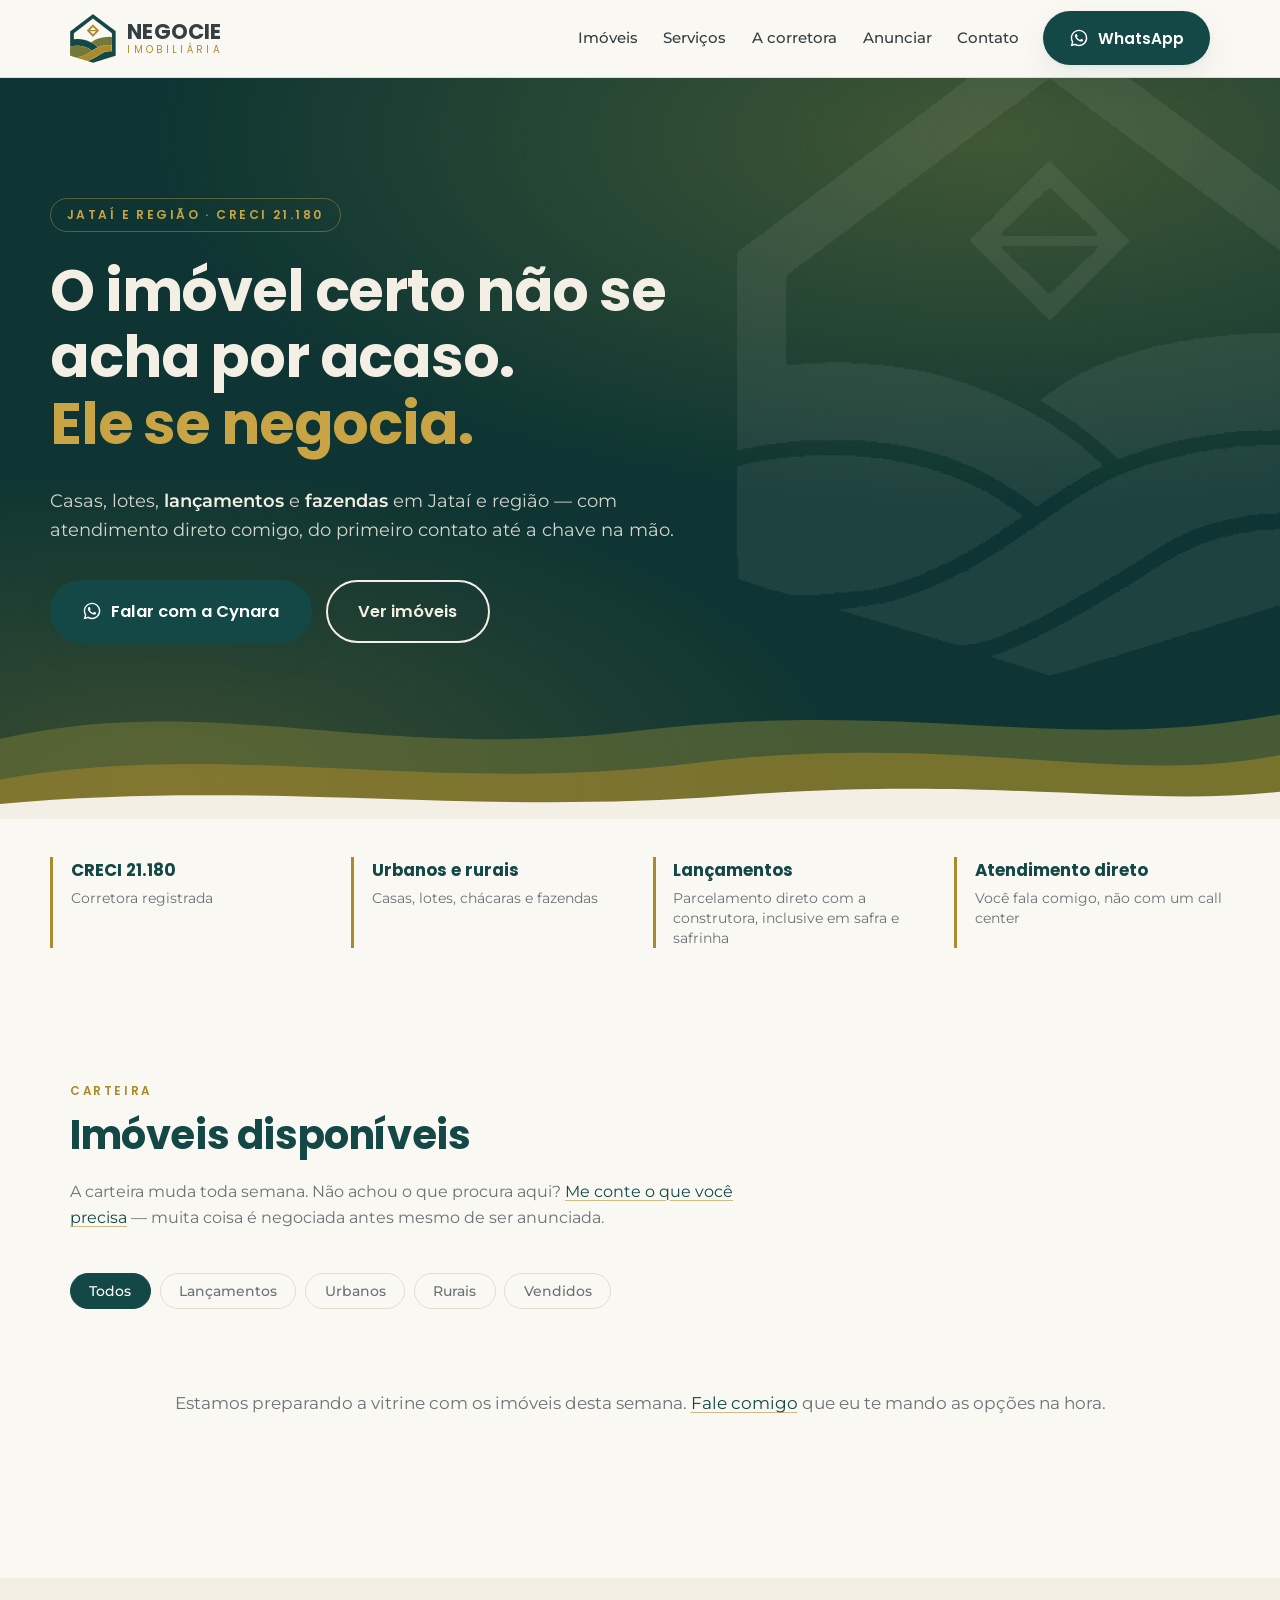
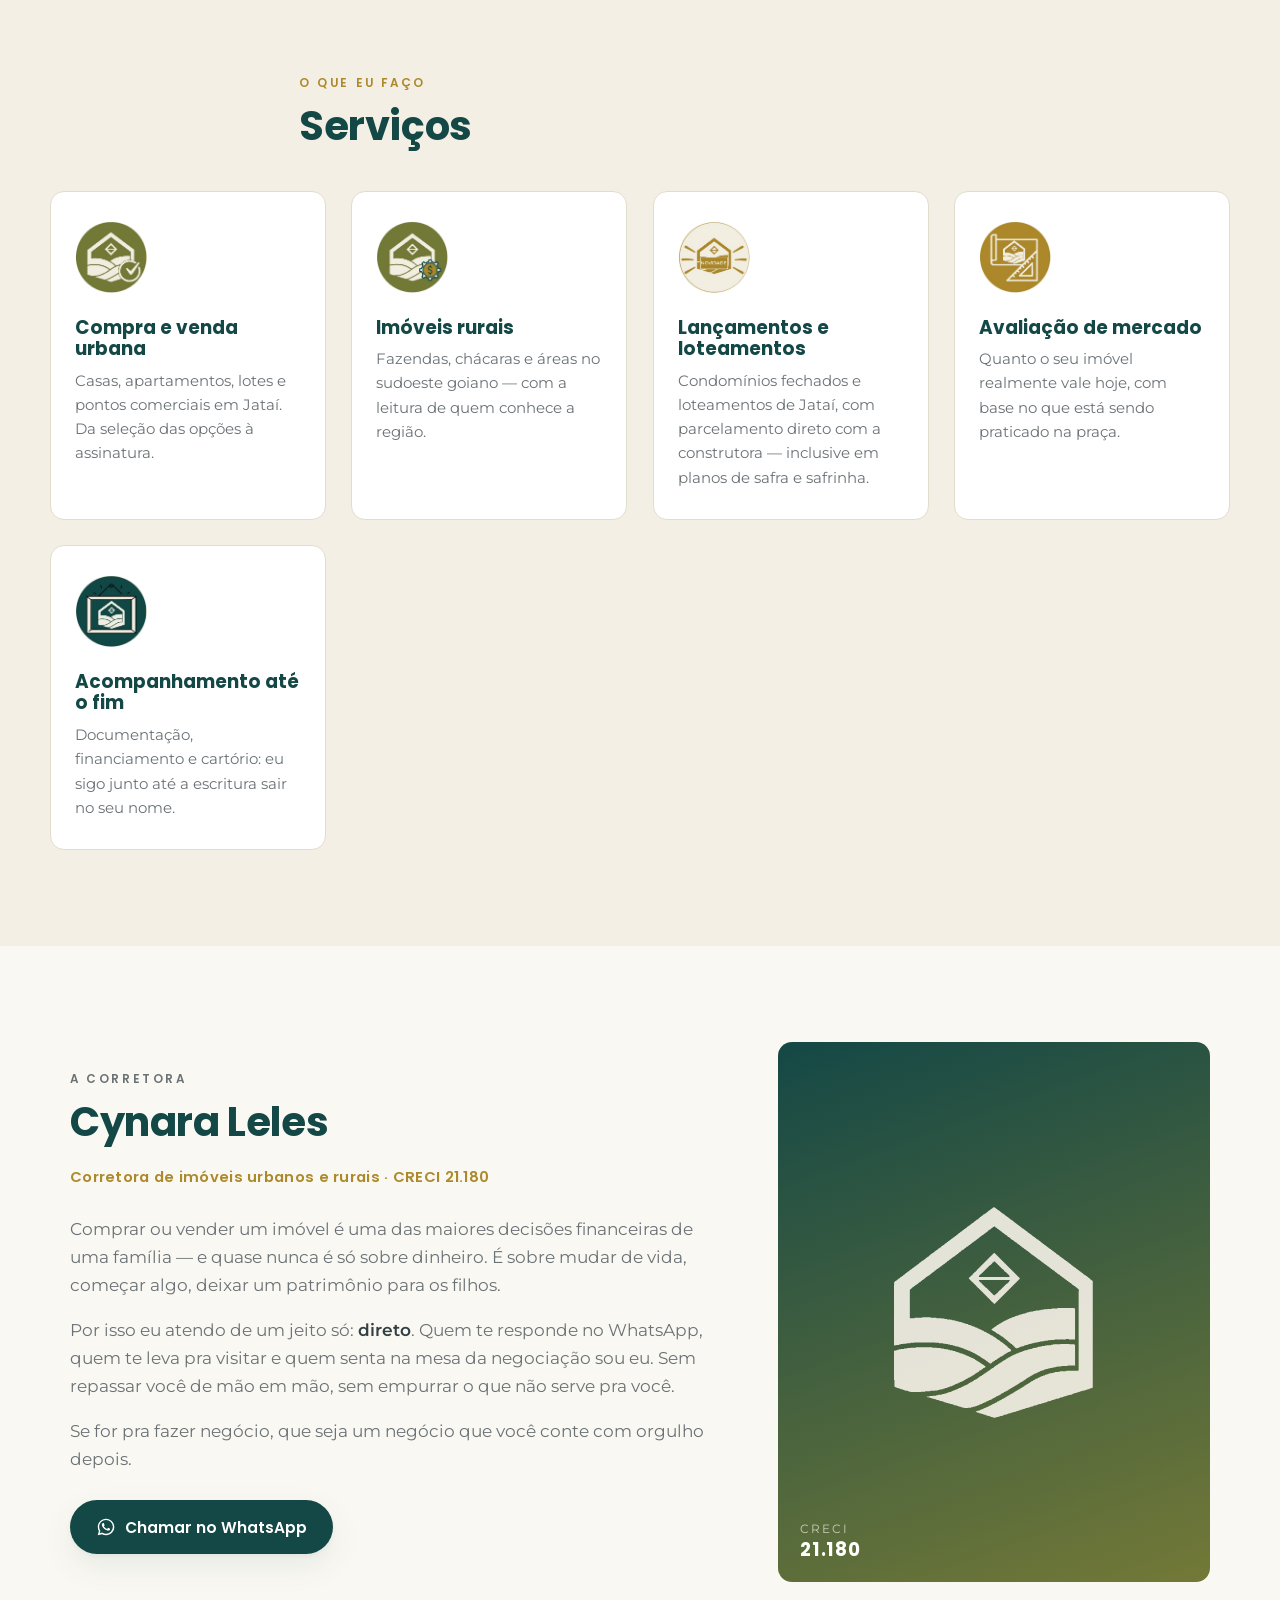
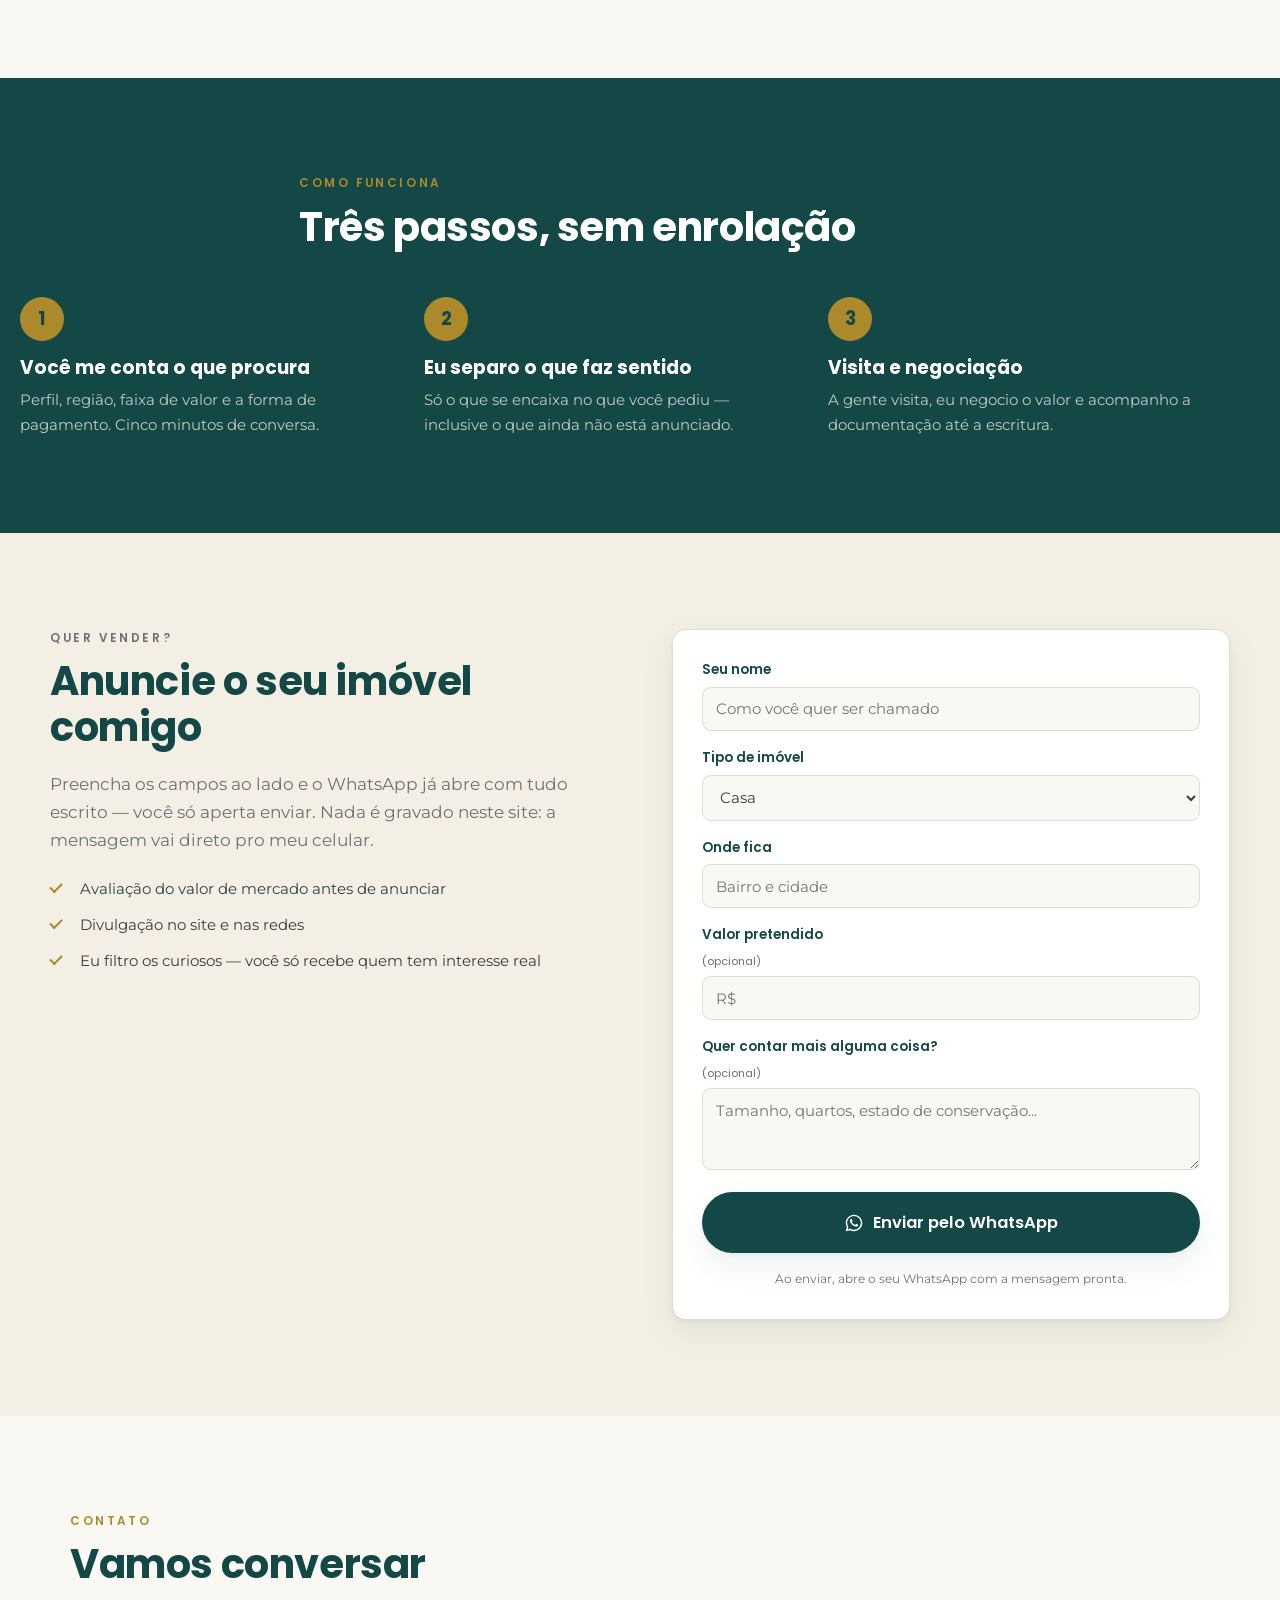
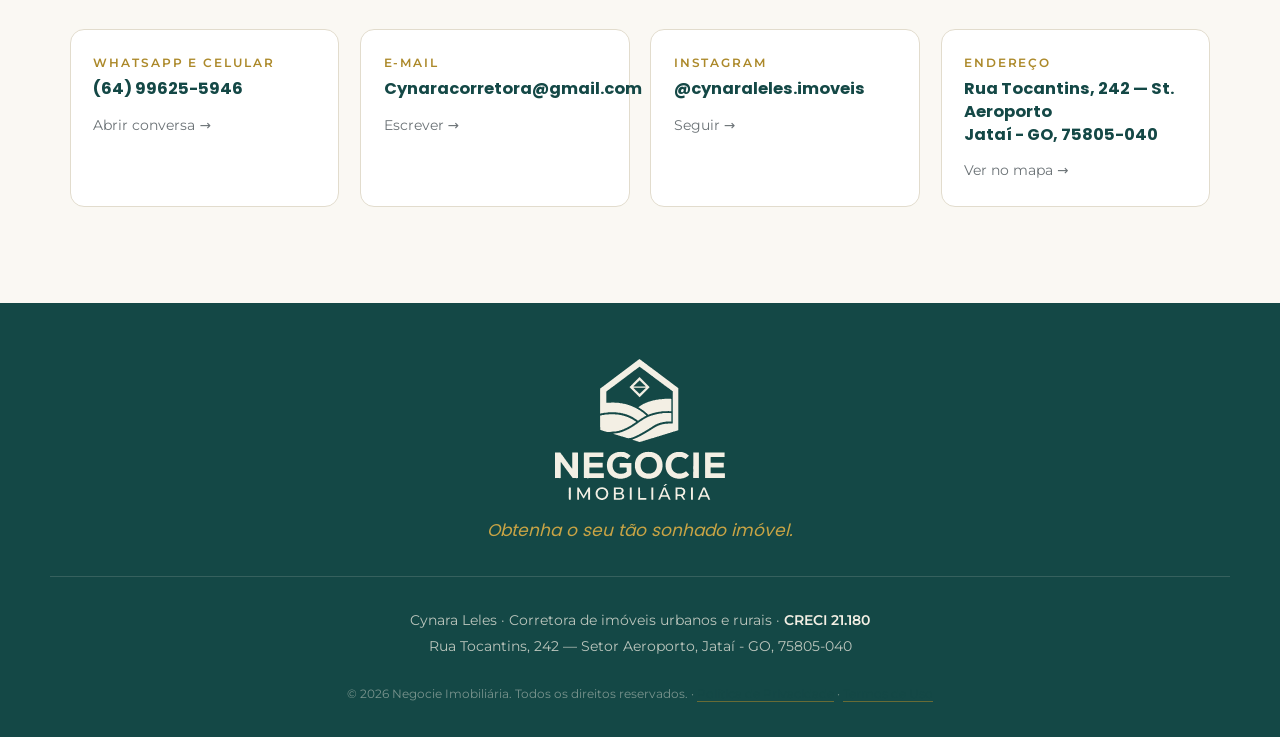
==== index.html @ e9efc26b "servidor: dominio proprio (canonical, sitemap, robots com AdsBot) + llms.txt - pronto pro zeles-serv" ====
<!DOCTYPE html>
<html lang="pt-BR">
<head>
<meta charset="utf-8">
<meta name="viewport" content="width=device-width, initial-scale=1">

<title>Negocie Imobiliária — Cynara Leles, corretora em Jataí-GO | CRECI 21.180</title>
<meta name="description" content="Compra, venda e avaliação de imóveis urbanos e rurais em Jataí e região. Atendimento direto com a corretora Cynara Leles, CRECI 21.180.">
<meta name="author" content="Cynara Leles">
<link rel="canonical" href="https://negocieimobiliaria.com.br/">

<!-- Compartilhamento em WhatsApp, Instagram e Facebook -->
<meta property="og:type" content="website">
<meta property="og:locale" content="pt_BR">
<meta property="og:site_name" content="Negocie Imobiliária">
<meta property="og:title" content="Negocie Imobiliária — Cynara Leles, corretora em Jataí-GO">
<meta property="og:description" content="Imóveis urbanos e rurais em Jataí e região. Atendimento direto com a corretora. CRECI 21.180.">
<meta property="og:image" content="https://negocieimobiliaria.com.br/img/marca/negocie_lockup.png">
<meta name="twitter:card" content="summary_large_image">
<meta name="theme-color" content="#144846">

<link rel="icon" href="img/marca/favicon.svg" type="image/svg+xml">
<link rel="apple-touch-icon" href="img/marca/apple-touch-icon.png">

<!-- Fontes da marca servidas pelo próprio site: sem depender do Google para renderizar a identidade dela. Ver fontes/fontes.css. -->
<link rel="stylesheet" href="fontes/fontes.css">

<link rel="stylesheet" href="css/estilo.css">

<!-- Ficha da empresa para o Google (rich result de negócio local) -->
<script type="application/ld+json">
{
  "@context": "https://schema.org",
  "@type": "RealEstateAgent",
  "name": "Negocie Imobiliária — Cynara Leles",
  "description": "Corretora de imóveis urbanos e rurais em Jataí e região. CRECI 21.180.",
  "url": "https://negocieimobiliaria.com.br/",
  "image": "https://negocieimobiliaria.com.br/img/marca/negocie_lockup.png",
  "telephone": "+5564996255946",
  "email": "Cynaracorretora@gmail.com",
  "address": {
    "@type": "PostalAddress",
    "streetAddress": "Rua Tocantins, 242 — Setor Aeroporto",
    "addressLocality": "Jataí",
    "addressRegion": "GO",
    "postalCode": "75805-040",
    "addressCountry": "BR"
  },
  "areaServed": "Jataí e região, Goiás",
  "sameAs": ["https://www.instagram.com/cynaraleles.imoveis/"]
}
</script>
</head>

<body data-pagina="home">

<a class="pular-para-conteudo" href="#imoveis">Pular para os imóveis</a>

<!-- ======================================================== CABEÇALHO -->
<header class="cabecalho" id="topo">
  <div class="faixa">
    <a class="marca" href="#topo" aria-label="Negocie Imobiliária — início">
      <img src="img/marca/negocie_marca.svg" alt="" class="marca__simbolo" width="60" height="64">
      <span class="marca__texto">
        <strong>NEGOCIE</strong>
        <em>IMOBILIÁRIA</em>
      </span>
    </a>

    <nav class="navegacao" id="menu" aria-label="Menu principal">
      <a href="#imoveis">Imóveis</a>
      <a href="#servicos">Serviços</a>
      <a href="#sobre">A corretora</a>
      <a href="#anunciar">Anunciar</a>
      <a href="#contato">Contato</a>
    </nav>

    <a class="botao botao--zap cabecalho__zap" data-zap="Olá, Cynara! Vim pelo site e gostaria de falar com você.">
      <svg class="icone-zap" viewBox="0 0 24 24" aria-hidden="true"><path d="M12.04 2C6.58 2 2.13 6.45 2.13 11.91c0 1.75.46 3.46 1.32 4.96L2 22l5.25-1.38a9.9 9.9 0 0 0 4.79 1.22h.01c5.46 0 9.91-4.45 9.91-9.91S17.5 2 12.04 2zm0 18.02h-.01a8.2 8.2 0 0 1-4.19-1.15l-.3-.18-3.12.82.83-3.04-.2-.31a8.19 8.19 0 0 1-1.26-4.37c0-4.54 3.7-8.23 8.25-8.23a8.23 8.23 0 0 1 0 16.46zm4.52-6.16c-.25-.12-1.47-.72-1.69-.81-.23-.08-.39-.12-.56.13-.16.24-.64.8-.79.97-.14.16-.29.18-.54.06-.25-.12-1.05-.39-1.99-1.23-.74-.66-1.23-1.47-1.38-1.72-.14-.25-.01-.38.11-.5.11-.11.25-.29.37-.43.13-.15.17-.25.25-.41.08-.17.04-.31-.02-.43-.06-.12-.56-1.34-.76-1.84-.2-.48-.4-.42-.56-.43h-.48c-.16 0-.43.06-.65.31-.22.25-.85.83-.85 2.03s.87 2.35.99 2.51c.12.16 1.71 2.61 4.14 3.66.58.25 1.03.4 1.38.51.58.19 1.11.16 1.53.1.47-.07 1.47-.6 1.67-1.18.21-.58.21-1.07.15-1.18-.06-.11-.22-.17-.47-.29z"/></svg>
      WhatsApp
    </a>

    <button class="menu-botao" type="button" aria-expanded="false" aria-controls="menu" aria-label="Abrir menu">
      <span></span><span></span><span></span>
    </button>
  </div>
</header>

<main>

<!-- ============================================================= HERO -->
<section class="hero">
  <div class="hero__conteudo">
    <p class="hero__selo">Jataí e região · CRECI 21.180</p>
    <h1>O imóvel certo não se acha por acaso.<br><span>Ele se negocia.</span></h1>
    <p class="hero__texto">
      Casas, lotes, <strong>lançamentos</strong> e <strong>fazendas</strong> em Jataí e região —
      com atendimento direto comigo, do primeiro contato até a chave na mão.
    </p>
    <div class="hero__acoes">
      <a class="botao botao--zap botao--grande" data-zap="Olá, Cynara! Vim pelo site e quero conversar sobre um imóvel.">
        <svg class="icone-zap" viewBox="0 0 24 24" aria-hidden="true"><path d="M12.04 2C6.58 2 2.13 6.45 2.13 11.91c0 1.75.46 3.46 1.32 4.96L2 22l5.25-1.38a9.9 9.9 0 0 0 4.79 1.22h.01c5.46 0 9.91-4.45 9.91-9.91S17.5 2 12.04 2zm0 18.02h-.01a8.2 8.2 0 0 1-4.19-1.15l-.3-.18-3.12.82.83-3.04-.2-.31a8.19 8.19 0 0 1-1.26-4.37c0-4.54 3.7-8.23 8.25-8.23a8.23 8.23 0 0 1 0 16.46zm4.52-6.16c-.25-.12-1.47-.72-1.69-.81-.23-.08-.39-.12-.56.13-.16.24-.64.8-.79.97-.14.16-.29.18-.54.06-.25-.12-1.05-.39-1.99-1.23-.74-.66-1.23-1.47-1.38-1.72-.14-.25-.01-.38.11-.5.11-.11.25-.29.37-.43.13-.15.17-.25.25-.41.08-.17.04-.31-.02-.43-.06-.12-.56-1.34-.76-1.84-.2-.48-.4-.42-.56-.43h-.48c-.16 0-.43.06-.65.31-.22.25-.85.83-.85 2.03s.87 2.35.99 2.51c.12.16 1.71 2.61 4.14 3.66.58.25 1.03.4 1.38.51.58.19 1.11.16 1.53.1.47-.07 1.47-.6 1.67-1.18.21-.58.21-1.07.15-1.18-.06-.11-.22-.17-.47-.29z"/></svg>
        Falar com a Cynara
      </a>
      <a class="botao botao--vazado botao--grande" href="#imoveis">Ver imóveis</a>
    </div>
  </div>

  <!-- Colinas da marca, redesenhadas em vetor para virar paisagem da página -->
  <svg class="hero__colinas" viewBox="0 0 1440 220" preserveAspectRatio="none" aria-hidden="true">
    <path fill="#737937" d="M0,120 C240,60 420,150 720,110 C1020,70 1200,140 1440,90 L1440,220 L0,220 Z"/>
    <path fill="#ac892a" d="M0,170 C260,120 480,190 780,150 C1080,110 1260,180 1440,140 L1440,220 L0,220 Z"/>
    <path fill="#f3efe4" d="M0,200 C300,170 520,215 820,190 C1120,165 1280,205 1440,185 L1440,220 L0,220 Z"/>
  </svg>
</section>

<!-- ====================================================== CREDENCIAIS -->
<section class="credenciais" aria-label="Credenciais">
  <ul>
    <li><strong>CRECI 21.180</strong><span>Corretora registrada</span></li>
    <li><strong>Urbanos e rurais</strong><span>Casas, lotes, chácaras e fazendas</span></li>
    <li><strong>Lançamentos</strong><span>Parcelamento direto com a construtora, inclusive em safra e safrinha</span></li>
    <li><strong>Atendimento direto</strong><span>Você fala comigo, não com um call center</span></li>
  </ul>
</section>

<!-- ========================================================== IMÓVEIS -->
<section class="secao" id="imoveis">
  <div class="secao__cabeca">
    <p class="olho">Carteira</p>
    <h2>Imóveis disponíveis</h2>
    <p class="secao__texto">
      A carteira muda toda semana. Não achou o que procura aqui?
      <a data-zap="Olá, Cynara! Procuro um imóvel com este perfil:">Me conte o que você precisa</a> — muita coisa
      é negociada antes mesmo de ser anunciada.
    </p>
  </div>

  <div class="filtros" role="group" aria-label="Filtrar imóveis">
    <button class="filtro filtro--ativo" data-filtro="todos">Todos</button>
    <button class="filtro" data-filtro="lancamento">Lançamentos</button>
    <button class="filtro" data-filtro="urbano">Urbanos</button>
    <button class="filtro" data-filtro="rural">Rurais</button>
    <button class="filtro" data-filtro="vendido">Vendidos</button>
  </div>

  <div class="grade" id="grade-imoveis" aria-live="polite"></div>

  <p class="grade__vazio" id="grade-vazio" hidden>
    Nenhum imóvel nesse filtro no momento.
    <a data-zap="Olá, Cynara! Não vi no site o que procuro. Pode me ajudar?">Fale comigo</a> que eu procuro pra você.
  </p>
</section>

<!-- ========================================================= SERVIÇOS -->
<section class="secao secao--creme" id="servicos">
  <div class="secao__cabeca">
    <p class="olho">O que eu faço</p>
    <h2>Serviços</h2>
  </div>

  <div class="servicos">
    <article class="servico">
      <img src="img/selos/selo_disponivel.png" alt="" width="72" height="72">
      <h3>Compra e venda urbana</h3>
      <p>Casas, apartamentos, lotes e pontos comerciais em Jataí. Da seleção das opções à assinatura.</p>
    </article>
    <article class="servico">
      <img src="img/selos/selo_projetos.png" alt="" width="72" height="72">
      <h3>Imóveis rurais</h3>
      <p>Fazendas, chácaras e áreas no sudoeste goiano — com a leitura de quem conhece a região.</p>
    </article>
    <article class="servico">
      <img src="img/selos/selo_novidade.png" alt="" width="72" height="72">
      <h3>Lançamentos e loteamentos</h3>
      <p>Condomínios fechados e loteamentos de Jataí, com parcelamento direto com a construtora — inclusive em planos de safra e safrinha.</p>
    </article>
    <article class="servico">
      <img src="img/selos/selo_arquitetura.png" alt="" width="72" height="72">
      <h3>Avaliação de mercado</h3>
      <p>Quanto o seu imóvel realmente vale hoje, com base no que está sendo praticado na praça.</p>
    </article>
    <article class="servico">
      <img src="img/selos/selo_decoracao.png" alt="" width="72" height="72">
      <h3>Acompanhamento até o fim</h3>
      <p>Documentação, financiamento e cartório: eu sigo junto até a escritura sair no seu nome.</p>
    </article>
  </div>
</section>

<!-- ============================================================ SOBRE -->
<section class="secao sobre" id="sobre">
  <div class="sobre__texto">
    <p class="olho">A corretora</p>
    <h2>Cynara Leles</h2>
    <p class="assinatura">Corretora de imóveis urbanos e rurais · CRECI 21.180</p>
    <p>
      Comprar ou vender um imóvel é uma das maiores decisões financeiras de uma família — e
      quase nunca é só sobre dinheiro. É sobre mudar de vida, começar algo, deixar um patrimônio
      para os filhos.
    </p>
    <p>
      Por isso eu atendo de um jeito só: <strong>direto</strong>. Quem te responde no WhatsApp,
      quem te leva pra visitar e quem senta na mesa da negociação sou eu. Sem repassar você de
      mão em mão, sem empurrar o que não serve pra você.
    </p>
    <p>
      Se for pra fazer negócio, que seja um negócio que você conte com orgulho depois.
    </p>
    <a class="botao botao--zap" data-zap="Olá, Cynara! Vim pelo site e quero conversar com você.">
      <svg class="icone-zap" viewBox="0 0 24 24" aria-hidden="true"><path d="M12.04 2C6.58 2 2.13 6.45 2.13 11.91c0 1.75.46 3.46 1.32 4.96L2 22l5.25-1.38a9.9 9.9 0 0 0 4.79 1.22h.01c5.46 0 9.91-4.45 9.91-9.91S17.5 2 12.04 2zm0 18.02h-.01a8.2 8.2 0 0 1-4.19-1.15l-.3-.18-3.12.82.83-3.04-.2-.31a8.19 8.19 0 0 1-1.26-4.37c0-4.54 3.7-8.23 8.25-8.23a8.23 8.23 0 0 1 0 16.46zm4.52-6.16c-.25-.12-1.47-.72-1.69-.81-.23-.08-.39-.12-.56.13-.16.24-.64.8-.79.97-.14.16-.29.18-.54.06-.25-.12-1.05-.39-1.99-1.23-.74-.66-1.23-1.47-1.38-1.72-.14-.25-.01-.38.11-.5.11-.11.25-.29.37-.43.13-.15.17-.25.25-.41.08-.17.04-.31-.02-.43-.06-.12-.56-1.34-.76-1.84-.2-.48-.4-.42-.56-.43h-.48c-.16 0-.43.06-.65.31-.22.25-.85.83-.85 2.03s.87 2.35.99 2.51c.12.16 1.71 2.61 4.14 3.66.58.25 1.03.4 1.38.51.58.19 1.11.16 1.53.1.47-.07 1.47-.6 1.67-1.18.21-.58.21-1.07.15-1.18-.06-.11-.22-.17-.47-.29z"/></svg>
      Chamar no WhatsApp
    </a>
  </div>

  <!-- TROCAR pela foto da Cynara: img/cynara.jpg (retrato, 900x1100 px) -->
  <div class="sobre__retrato" data-slot-foto>
    <span class="sobre__marca" aria-hidden="true"></span>
    <p class="sobre__legenda">CRECI<br><strong>21.180</strong></p>
  </div>
</section>

<!-- ====================================================== COMO FUNCIONA -->
<section class="secao secao--verde" id="como">
  <div class="secao__cabeca">
    <p class="olho">Como funciona</p>
    <h2>Três passos, sem enrolação</h2>
  </div>
  <ol class="passos">
    <li><span>1</span><h3>Você me conta o que procura</h3><p>Perfil, região, faixa de valor e a forma de pagamento. Cinco minutos de conversa.</p></li>
    <li><span>2</span><h3>Eu separo o que faz sentido</h3><p>Só o que se encaixa no que você pediu — inclusive o que ainda não está anunciado.</p></li>
    <li><span>3</span><h3>Visita e negociação</h3><p>A gente visita, eu negocio o valor e acompanho a documentação até a escritura.</p></li>
  </ol>
</section>

<!-- ========================================================= ANUNCIAR -->
<section class="secao secao--creme" id="anunciar">
  <div class="anunciar">
    <div class="anunciar__texto">
      <p class="olho">Quer vender?</p>
      <h2>Anuncie o seu imóvel comigo</h2>
      <p>
        Preencha os campos ao lado e o WhatsApp já abre com tudo escrito — você só aperta enviar.
        Nada é gravado neste site: a mensagem vai direto pro meu celular.
      </p>
      <ul class="anunciar__lista">
        <li>Avaliação do valor de mercado antes de anunciar</li>
        <li>Divulgação no site e nas redes</li>
        <li>Eu filtro os curiosos — você só recebe quem tem interesse real</li>
      </ul>
    </div>

    <form class="formulario" id="form-anunciar">
      <label>Seu nome
        <input type="text" name="nome" required autocomplete="name" placeholder="Como você quer ser chamado">
      </label>
      <label>Tipo de imóvel
        <select name="tipo">
          <option>Casa</option><option>Apartamento</option><option>Lote / terreno</option>
          <option>Ponto comercial</option><option>Chácara</option><option>Fazenda / área rural</option>
          <option>Outro</option>
        </select>
      </label>
      <label>Onde fica
        <input type="text" name="local" required placeholder="Bairro e cidade">
      </label>
      <label>Valor pretendido <small>(opcional)</small>
        <input type="text" name="valor" inputmode="numeric" placeholder="R$">
      </label>
      <label>Quer contar mais alguma coisa? <small>(opcional)</small>
        <textarea name="obs" rows="3" placeholder="Tamanho, quartos, estado de conservação..."></textarea>
      </label>
      <button class="botao botao--zap botao--grande" type="submit">
        <svg class="icone-zap" viewBox="0 0 24 24" aria-hidden="true"><path d="M12.04 2C6.58 2 2.13 6.45 2.13 11.91c0 1.75.46 3.46 1.32 4.96L2 22l5.25-1.38a9.9 9.9 0 0 0 4.79 1.22h.01c5.46 0 9.91-4.45 9.91-9.91S17.5 2 12.04 2zm0 18.02h-.01a8.2 8.2 0 0 1-4.19-1.15l-.3-.18-3.12.82.83-3.04-.2-.31a8.19 8.19 0 0 1-1.26-4.37c0-4.54 3.7-8.23 8.25-8.23a8.23 8.23 0 0 1 0 16.46zm4.52-6.16c-.25-.12-1.47-.72-1.69-.81-.23-.08-.39-.12-.56.13-.16.24-.64.8-.79.97-.14.16-.29.18-.54.06-.25-.12-1.05-.39-1.99-1.23-.74-.66-1.23-1.47-1.38-1.72-.14-.25-.01-.38.11-.5.11-.11.25-.29.37-.43.13-.15.17-.25.25-.41.08-.17.04-.31-.02-.43-.06-.12-.56-1.34-.76-1.84-.2-.48-.4-.42-.56-.43h-.48c-.16 0-.43.06-.65.31-.22.25-.85.83-.85 2.03s.87 2.35.99 2.51c.12.16 1.71 2.61 4.14 3.66.58.25 1.03.4 1.38.51.58.19 1.11.16 1.53.1.47-.07 1.47-.6 1.67-1.18.21-.58.21-1.07.15-1.18-.06-.11-.22-.17-.47-.29z"/></svg>
        Enviar pelo WhatsApp
      </button>
      <p class="formulario__aviso">Ao enviar, abre o seu WhatsApp com a mensagem pronta.</p>
    </form>
  </div>
</section>

<!-- ========================================================== CONTATO -->
<section class="secao" id="contato">
  <div class="secao__cabeca">
    <p class="olho">Contato</p>
    <h2>Vamos conversar</h2>
  </div>

  <div class="contatos">
    <a class="contato" data-zap="Olá, Cynara! Vim pelo site.">
      <span class="contato__rotulo">WhatsApp e celular</span>
      <strong>(64) 99625-5946</strong>
      <span class="contato__acao">Abrir conversa →</span>
    </a>
    <a class="contato" href="mailto:Cynaracorretora@gmail.com">
      <span class="contato__rotulo">E-mail</span>
      <strong>Cynaracorretora@gmail.com</strong>
      <span class="contato__acao">Escrever →</span>
    </a>
    <a class="contato" href="https://www.instagram.com/cynaraleles.imoveis/" target="_blank" rel="noopener">
      <span class="contato__rotulo">Instagram</span>
      <strong>@cynaraleles.imoveis</strong>
      <span class="contato__acao">Seguir →</span>
    </a>
    <a class="contato" href="https://www.google.com/maps/search/?api=1&query=Rua+Tocantins+242+Setor+Aeroporto+Jata%C3%AD+GO+75805-040" target="_blank" rel="noopener">
      <span class="contato__rotulo">Endereço</span>
      <strong>Rua Tocantins, 242 — St. Aeroporto<br>Jataí - GO, 75805-040</strong>
      <span class="contato__acao">Ver no mapa →</span>
    </a>
  </div>
</section>

</main>

<!-- ========================================================== RODAPÉ -->
<footer class="rodape">
  <div class="rodape__topo">
    <span class="rodape__marca" role="img" aria-label="Negocie Imobiliária"></span>
    <p class="rodape__lema">Obtenha o seu tão sonhado imóvel.</p>
  </div>
  <div class="rodape__linha">
    <p>Cynara Leles · Corretora de imóveis urbanos e rurais · <strong>CRECI 21.180</strong></p>
    <p>Rua Tocantins, 242 — Setor Aeroporto, Jataí - GO, 75805-040</p>
  </div>
  <p class="rodape__miudo">© <span id="ano"></span> Negocie Imobiliária. Todos os direitos reservados. · <a href="privacidade.html">Política de Privacidade</a> · <a href="termos.html">Termos de Uso</a></p>
</footer>

<!-- Botão flutuante de WhatsApp (celular) -->
<a class="zap-flutuante" data-zap="Olá, Cynara! Vim pelo site." aria-label="Falar no WhatsApp">
  <svg viewBox="0 0 24 24" aria-hidden="true"><path d="M12.04 2C6.58 2 2.13 6.45 2.13 11.91c0 1.75.46 3.46 1.32 4.96L2 22l5.25-1.38a9.9 9.9 0 0 0 4.79 1.22h.01c5.46 0 9.91-4.45 9.91-9.91S17.5 2 12.04 2zm0 18.02h-.01a8.2 8.2 0 0 1-4.19-1.15l-.3-.18-3.12.82.83-3.04-.2-.31a8.19 8.19 0 0 1-1.26-4.37c0-4.54 3.7-8.23 8.25-8.23a8.23 8.23 0 0 1 0 16.46zm4.52-6.16c-.25-.12-1.47-.72-1.69-.81-.23-.08-.39-.12-.56.13-.16.24-.64.8-.79.97-.14.16-.29.18-.54.06-.25-.12-1.05-.39-1.99-1.23-.74-.66-1.23-1.47-1.38-1.72-.14-.25-.01-.38.11-.5.11-.11.25-.29.37-.43.13-.15.17-.25.25-.41.08-.17.04-.31-.02-.43-.06-.12-.56-1.34-.76-1.84-.2-.48-.4-.42-.56-.43h-.48c-.16 0-.43.06-.65.31-.22.25-.85.83-.85 2.03s.87 2.35.99 2.51c.12.16 1.71 2.61 4.14 3.66.58.25 1.03.4 1.38.51.58.19 1.11.16 1.53.1.47-.07 1.47-.6 1.67-1.18.21-.58.21-1.07.15-1.18-.06-.11-.22-.17-.47-.29z"/></svg>
</a>

<script src="js/config.js"></script>
<script src="js/rastreio.js"></script>
<!-- A carteira de imóveis. É o arquivo que muda toda semana — veja o comentário no topo dele. -->
<script src="js/imoveis.js"></script>
<script src="js/site.js"></script>
</body>
</html>
---- fontes/fontes.css ----
/* =============================================================================
   FONTES DA MARCA — Poppins e Montserrat, servidas pelo proprio site
   =============================================================================
   Baixadas do Google Fonts em 09/08/2026 e guardadas aqui de proposito.

   Por que nao usar o CDN do Google:
   - o site deixa de depender de um terceiro para renderizar a propria marca;
   - carrega mais rapido (uma conexao a menos) e funciona offline;
   - nao entrega o IP de cada visitante ao Google sem necessidade;
   - e a pre-visualizacao local e a copia de arquivo unico passam a mostrar a
     tipografia CERTA, em vez de cair calada numa fonte do sistema.

   Licenca: SIL Open Font License 1.1 — uso comercial e redistribuicao
   permitidos. Poppins: Indian Type Foundry / Jonny Pinhorn.
   Montserrat: Julieta Ulanovsky e colaboradores.

   Este arquivo e GERADO. Para atualizar, rode de novo o download e remonte.
   ========================================================================== */

/* cyrillic-ext */
@font-face {
  font-family: 'Montserrat';
  font-style: normal;
  font-weight: 400;
  font-display: swap;
  src: url('JTUSjIg1_i6t8kCHKm459WRhyzbi.woff2') format('woff2');
  unicode-range: U+0460-052F, U+1C80-1C8A, U+20B4, U+2DE0-2DFF, U+A640-A69F, U+FE2E-FE2F;
}

/* cyrillic */
@font-face {
  font-family: 'Montserrat';
  font-style: normal;
  font-weight: 400;
  font-display: swap;
  src: url('JTUSjIg1_i6t8kCHKm459W1hyzbi.woff2') format('woff2');
  unicode-range: U+0301, U+0400-045F, U+0490-0491, U+04B0-04B1, U+2116;
}

/* vietnamese */
@font-face {
  font-family: 'Montserrat';
  font-style: normal;
  font-weight: 400;
  font-display: swap;
  src: url('JTUSjIg1_i6t8kCHKm459WZhyzbi.woff2') format('woff2');
  unicode-range: U+0102-0103, U+0110-0111, U+0128-0129, U+0168-0169, U+01A0-01A1, U+01AF-01B0, U+0300-0301, U+0303-0304, U+0308-0309, U+0323, U+0329, U+1EA0-1EF9, U+20AB;
}

/* latin-ext */
@font-face {
  font-family: 'Montserrat';
  font-style: normal;
  font-weight: 400;
  font-display: swap;
  src: url('JTUSjIg1_i6t8kCHKm459Wdhyzbi.woff2') format('woff2');
  unicode-range: U+0100-02BA, U+02BD-02C5, U+02C7-02CC, U+02CE-02D7, U+02DD-02FF, U+0304, U+0308, U+0329, U+1D00-1DBF, U+1E00-1E9F, U+1EF2-1EFF, U+2020, U+20A0-20AB, U+20AD-20C0, U+2113, U+2C60-2C7F, U+A720-A7FF;
}

/* latin */
@font-face {
  font-family: 'Montserrat';
  font-style: normal;
  font-weight: 400;
  font-display: swap;
  src: url('JTUSjIg1_i6t8kCHKm459Wlhyw.woff2') format('woff2');
  unicode-range: U+0000-00FF, U+0131, U+0152-0153, U+02BB-02BC, U+02C6, U+02DA, U+02DC, U+0304, U+0308, U+0329, U+2000-206F, U+20AC, U+2122, U+2191, U+2193, U+2212, U+2215, U+FEFF, U+FFFD;
}

/* cyrillic-ext */
@font-face {
  font-family: 'Montserrat';
  font-style: normal;
  font-weight: 500;
  font-display: swap;
  src: url('JTUSjIg1_i6t8kCHKm459WRhyzbi.woff2') format('woff2');
  unicode-range: U+0460-052F, U+1C80-1C8A, U+20B4, U+2DE0-2DFF, U+A640-A69F, U+FE2E-FE2F;
}

/* cyrillic */
@font-face {
  font-family: 'Montserrat';
  font-style: normal;
  font-weight: 500;
  font-display: swap;
  src: url('JTUSjIg1_i6t8kCHKm459W1hyzbi.woff2') format('woff2');
  unicode-range: U+0301, U+0400-045F, U+0490-0491, U+04B0-04B1, U+2116;
}

/* vietnamese */
@font-face {
  font-family: 'Montserrat';
  font-style: normal;
  font-weight: 500;
  font-display: swap;
  src: url('JTUSjIg1_i6t8kCHKm459WZhyzbi.woff2') format('woff2');
  unicode-range: U+0102-0103, U+0110-0111, U+0128-0129, U+0168-0169, U+01A0-01A1, U+01AF-01B0, U+0300-0301, U+0303-0304, U+0308-0309, U+0323, U+0329, U+1EA0-1EF9, U+20AB;
}

/* latin-ext */
@font-face {
  font-family: 'Montserrat';
  font-style: normal;
  font-weight: 500;
  font-display: swap;
  src: url('JTUSjIg1_i6t8kCHKm459Wdhyzbi.woff2') format('woff2');
  unicode-range: U+0100-02BA, U+02BD-02C5, U+02C7-02CC, U+02CE-02D7, U+02DD-02FF, U+0304, U+0308, U+0329, U+1D00-1DBF, U+1E00-1E9F, U+1EF2-1EFF, U+2020, U+20A0-20AB, U+20AD-20C0, U+2113, U+2C60-2C7F, U+A720-A7FF;
}

/* latin */
@font-face {
  font-family: 'Montserrat';
  font-style: normal;
  font-weight: 500;
  font-display: swap;
  src: url('JTUSjIg1_i6t8kCHKm459Wlhyw.woff2') format('woff2');
  unicode-range: U+0000-00FF, U+0131, U+0152-0153, U+02BB-02BC, U+02C6, U+02DA, U+02DC, U+0304, U+0308, U+0329, U+2000-206F, U+20AC, U+2122, U+2191, U+2193, U+2212, U+2215, U+FEFF, U+FFFD;
}

/* cyrillic-ext */
@font-face {
  font-family: 'Montserrat';
  font-style: normal;
  font-weight: 600;
  font-display: swap;
  src: url('JTUSjIg1_i6t8kCHKm459WRhyzbi.woff2') format('woff2');
  unicode-range: U+0460-052F, U+1C80-1C8A, U+20B4, U+2DE0-2DFF, U+A640-A69F, U+FE2E-FE2F;
}

/* cyrillic */
@font-face {
  font-family: 'Montserrat';
  font-style: normal;
  font-weight: 600;
  font-display: swap;
  src: url('JTUSjIg1_i6t8kCHKm459W1hyzbi.woff2') format('woff2');
  unicode-range: U+0301, U+0400-045F, U+0490-0491, U+04B0-04B1, U+2116;
}

/* vietnamese */
@font-face {
  font-family: 'Montserrat';
  font-style: normal;
  font-weight: 600;
  font-display: swap;
  src: url('JTUSjIg1_i6t8kCHKm459WZhyzbi.woff2') format('woff2');
  unicode-range: U+0102-0103, U+0110-0111, U+0128-0129, U+0168-0169, U+01A0-01A1, U+01AF-01B0, U+0300-0301, U+0303-0304, U+0308-0309, U+0323, U+0329, U+1EA0-1EF9, U+20AB;
}

/* latin-ext */
@font-face {
  font-family: 'Montserrat';
  font-style: normal;
  font-weight: 600;
  font-display: swap;
  src: url('JTUSjIg1_i6t8kCHKm459Wdhyzbi.woff2') format('woff2');
  unicode-range: U+0100-02BA, U+02BD-02C5, U+02C7-02CC, U+02CE-02D7, U+02DD-02FF, U+0304, U+0308, U+0329, U+1D00-1DBF, U+1E00-1E9F, U+1EF2-1EFF, U+2020, U+20A0-20AB, U+20AD-20C0, U+2113, U+2C60-2C7F, U+A720-A7FF;
}

/* latin */
@font-face {
  font-family: 'Montserrat';
  font-style: normal;
  font-weight: 600;
  font-display: swap;
  src: url('JTUSjIg1_i6t8kCHKm459Wlhyw.woff2') format('woff2');
  unicode-range: U+0000-00FF, U+0131, U+0152-0153, U+02BB-02BC, U+02C6, U+02DA, U+02DC, U+0304, U+0308, U+0329, U+2000-206F, U+20AC, U+2122, U+2191, U+2193, U+2212, U+2215, U+FEFF, U+FFFD;
}

/* devanagari */
@font-face {
  font-family: 'Poppins';
  font-style: normal;
  font-weight: 400;
  font-display: swap;
  src: url('pxiEyp8kv8JHgFVrJJbecmNE.woff2') format('woff2');
  unicode-range: U+0900-097F, U+1CD0-1CF9, U+200C-200D, U+20A8, U+20B9, U+20F0, U+25CC, U+A830-A839, U+A8E0-A8FF, U+11B00-11B09;
}

/* latin-ext */
@font-face {
  font-family: 'Poppins';
  font-style: normal;
  font-weight: 400;
  font-display: swap;
  src: url('pxiEyp8kv8JHgFVrJJnecmNE.woff2') format('woff2');
  unicode-range: U+0100-02BA, U+02BD-02C5, U+02C7-02CC, U+02CE-02D7, U+02DD-02FF, U+0304, U+0308, U+0329, U+1D00-1DBF, U+1E00-1E9F, U+1EF2-1EFF, U+2020, U+20A0-20AB, U+20AD-20C0, U+2113, U+2C60-2C7F, U+A720-A7FF;
}

/* latin */
@font-face {
  font-family: 'Poppins';
  font-style: normal;
  font-weight: 400;
  font-display: swap;
  src: url('pxiEyp8kv8JHgFVrJJfecg.woff2') format('woff2');
  unicode-range: U+0000-00FF, U+0131, U+0152-0153, U+02BB-02BC, U+02C6, U+02DA, U+02DC, U+0304, U+0308, U+0329, U+2000-206F, U+20AC, U+2122, U+2191, U+2193, U+2212, U+2215, U+FEFF, U+FFFD;
}

/* devanagari */
@font-face {
  font-family: 'Poppins';
  font-style: normal;
  font-weight: 600;
  font-display: swap;
  src: url('pxiByp8kv8JHgFVrLEj6Z11lFc-K.woff2') format('woff2');
  unicode-range: U+0900-097F, U+1CD0-1CF9, U+200C-200D, U+20A8, U+20B9, U+20F0, U+25CC, U+A830-A839, U+A8E0-A8FF, U+11B00-11B09;
}

/* latin-ext */
@font-face {
  font-family: 'Poppins';
  font-style: normal;
  font-weight: 600;
  font-display: swap;
  src: url('pxiByp8kv8JHgFVrLEj6Z1JlFc-K.woff2') format('woff2');
  unicode-range: U+0100-02BA, U+02BD-02C5, U+02C7-02CC, U+02CE-02D7, U+02DD-02FF, U+0304, U+0308, U+0329, U+1D00-1DBF, U+1E00-1E9F, U+1EF2-1EFF, U+2020, U+20A0-20AB, U+20AD-20C0, U+2113, U+2C60-2C7F, U+A720-A7FF;
}

/* latin */
@font-face {
  font-family: 'Poppins';
  font-style: normal;
  font-weight: 600;
  font-display: swap;
  src: url('pxiByp8kv8JHgFVrLEj6Z1xlFQ.woff2') format('woff2');
  unicode-range: U+0000-00FF, U+0131, U+0152-0153, U+02BB-02BC, U+02C6, U+02DA, U+02DC, U+0304, U+0308, U+0329, U+2000-206F, U+20AC, U+2122, U+2191, U+2193, U+2212, U+2215, U+FEFF, U+FFFD;
}

/* devanagari */
@font-face {
  font-family: 'Poppins';
  font-style: normal;
  font-weight: 700;
  font-display: swap;
  src: url('pxiByp8kv8JHgFVrLCz7Z11lFc-K.woff2') format('woff2');
  unicode-range: U+0900-097F, U+1CD0-1CF9, U+200C-200D, U+20A8, U+20B9, U+20F0, U+25CC, U+A830-A839, U+A8E0-A8FF, U+11B00-11B09;
}

/* latin-ext */
@font-face {
  font-family: 'Poppins';
  font-style: normal;
  font-weight: 700;
  font-display: swap;
  src: url('pxiByp8kv8JHgFVrLCz7Z1JlFc-K.woff2') format('woff2');
  unicode-range: U+0100-02BA, U+02BD-02C5, U+02C7-02CC, U+02CE-02D7, U+02DD-02FF, U+0304, U+0308, U+0329, U+1D00-1DBF, U+1E00-1E9F, U+1EF2-1EFF, U+2020, U+20A0-20AB, U+20AD-20C0, U+2113, U+2C60-2C7F, U+A720-A7FF;
}

/* latin */
@font-face {
  font-family: 'Poppins';
  font-style: normal;
  font-weight: 700;
  font-display: swap;
  src: url('pxiByp8kv8JHgFVrLCz7Z1xlFQ.woff2') format('woff2');
  unicode-range: U+0000-00FF, U+0131, U+0152-0153, U+02BB-02BC, U+02C6, U+02DA, U+02DC, U+0304, U+0308, U+0329, U+2000-206F, U+20AC, U+2122, U+2191, U+2193, U+2212, U+2215, U+FEFF, U+FFFD;
}
---- css/estilo.css ----
/* =============================================================================
   NEGOCIE IMOBILIÁRIA — folha de estilo v1
   Cores e tipografia vêm do manual de marca (pasta Logo\, agosto/2026).
   Nada de cor solta: tudo sai das variáveis abaixo.
   ========================================================================== */

:root {
  /* Paleta oficial do manual */
  --verde-escuro: #144846;
  --verde-oliva:  #737937;
  --dourado:      #ac892a;
  --grafite:      #333f43;
  --creme:        #f3efe4;

  /* Derivadas — só clareamento/escurecimento das oficiais */
  --verde-fundo:  #0e3533;
  --creme-claro:  #faf8f3;
  --dourado-claro:#c9a445;
  --borda:        #e2dccd;
  --texto:        #333f43;
  --texto-suave:  #6b7276;
  --zap:          #25d366;

  --largura: 1180px;
  --raio: 14px;
  --sombra: 0 2px 4px rgba(20,72,70,.05), 0 12px 32px rgba(20,72,70,.08);
  --sombra-alta: 0 4px 8px rgba(20,72,70,.06), 0 20px 48px rgba(20,72,70,.14);
  --transicao: .22s cubic-bezier(.4,0,.2,1);

  --fonte-titulo: 'Poppins', 'Segoe UI', system-ui, -apple-system, sans-serif;
  --fonte-texto:  'Montserrat', 'Segoe UI', system-ui, -apple-system, sans-serif;
}

*, *::before, *::after { box-sizing: border-box; }

html { scroll-behavior: smooth; scroll-padding-top: 90px; }

body {
  margin: 0;
  background: var(--creme-claro);
  color: var(--texto);
  font-family: var(--fonte-texto);
  font-size: 17px;
  line-height: 1.65;
  -webkit-font-smoothing: antialiased;
}

h1, h2, h3 { font-family: var(--fonte-titulo); font-weight: 700; line-height: 1.15; margin: 0 0 .5em; }
h1 { font-size: clamp(2.1rem, 5.2vw, 3.6rem); letter-spacing: -.02em; }
h2 { font-size: clamp(1.7rem, 3.4vw, 2.5rem); letter-spacing: -.01em; color: var(--verde-escuro); }
h3 { font-size: 1.16rem; }
p  { margin: 0 0 1em; }
a  { color: var(--verde-escuro); text-decoration-color: rgba(172,137,42,.55); text-underline-offset: 3px; }
img, svg { max-width: 100%; }

.pular-para-conteudo {
  position: absolute; left: -9999px; top: 0; z-index: 200;
  background: var(--verde-escuro); color: #fff; padding: .8rem 1.2rem; border-radius: 0 0 8px 0;
}
.pular-para-conteudo:focus { left: 0; }

/* ------------------------------------------------------------------ BOTÕES */
.botao {
  display: inline-flex; align-items: center; gap: .55rem;
  padding: .78rem 1.5rem; border: 2px solid transparent; border-radius: 999px;
  font-family: var(--fonte-titulo); font-weight: 600; font-size: .96rem;
  text-decoration: none; cursor: pointer; white-space: nowrap;
  transition: transform var(--transicao), box-shadow var(--transicao), background var(--transicao);
}
.botao:hover { transform: translateY(-2px); }
.botao--grande { padding: 1rem 1.9rem; font-size: 1.03rem; }

.botao--zap { background: var(--verde-escuro); color: #fff; box-shadow: var(--sombra); }
.botao--zap:hover { background: #1a5b58; box-shadow: var(--sombra-alta); }

.botao--vazado { border-color: currentColor; color: var(--creme); background: transparent; }
.botao--vazado:hover { background: rgba(243,239,228,.12); }

.icone-zap { width: 20px; height: 20px; fill: currentColor; flex: none; }

/* --------------------------------------------------------------- CABEÇALHO */
.cabecalho {
  position: sticky; top: 0; z-index: 100;
  background: rgba(250,248,243,.92);
  backdrop-filter: saturate(180%) blur(12px);
  border-bottom: 1px solid var(--borda);
}
.faixa {
  max-width: var(--largura); margin: 0 auto; padding: .7rem 1.25rem;
  display: flex; align-items: center; gap: 1.5rem;
}
.marca { display: flex; align-items: center; gap: .7rem; text-decoration: none; margin-right: auto; }
.marca__simbolo { width: 46px; height: auto; display: block; }
.marca__texto { display: flex; flex-direction: column; line-height: 1; font-family: var(--fonte-titulo); }
.marca__texto strong { font-size: 1.32rem; font-weight: 700; letter-spacing: .01em; color: var(--grafite); }
.marca__texto em {
  font-style: normal; font-size: .615rem; font-weight: 500;
  letter-spacing: .34em; color: var(--dourado); margin-top: 3px;
}

.navegacao { display: flex; gap: 1.6rem; }
.navegacao a {
  font-size: .93rem; font-weight: 500; text-decoration: none; color: var(--texto);
  position: relative; padding: .25rem 0;
}
.navegacao a::after {
  content: ''; position: absolute; left: 0; right: 100%; bottom: 0; height: 2px;
  background: var(--dourado); transition: right var(--transicao);
}
.navegacao a:hover::after { right: 0; }

.menu-botao {
  display: none; flex-direction: column; gap: 5px; background: none; border: 0;
  padding: .5rem; cursor: pointer;
}
.menu-botao span { width: 24px; height: 2px; background: var(--verde-escuro); border-radius: 2px; transition: var(--transicao); }
.menu-botao[aria-expanded="true"] span:nth-child(1) { transform: translateY(7px) rotate(45deg); }
.menu-botao[aria-expanded="true"] span:nth-child(2) { opacity: 0; }
.menu-botao[aria-expanded="true"] span:nth-child(3) { transform: translateY(-7px) rotate(-45deg); }

/* -------------------------------------------------------------------- HERO */
.hero {
  position: relative; overflow: hidden;
  background:
    radial-gradient(120% 90% at 78% 8%, rgba(115,121,55,.5) 0%, transparent 55%),
    radial-gradient(90% 70% at 12% 95%, rgba(172,137,42,.28) 0%, transparent 60%),
    var(--verde-fundo);
  color: var(--creme);
  padding: clamp(4rem, 11vw, 7.5rem) 1.25rem clamp(8rem, 15vw, 11rem);
}
/* Marca d'água do símbolo, como no papel timbrado do manual.

   Por que usamos o arquivo _creme.svg e não uma máscara colorida pelo CSS:
   duas armadilhas medidas em 09/08/2026.
   1) SVG com fill="currentColor" só obedece o CSS quando entra INLINE no HTML.
      Carregado por <img> ou background-image, ele ignora a página e cai no
      preto — foi o defeito que apareceu no rodapé no primeiro print.
   2) A saída óbvia (mask-image + background-color) é pior: máscara com SVG
      externo NÃO carrega em file://, porque cada arquivo local é uma origem
      opaca. Funcionaria no servidor e falharia calada na pré-visualização.
   Por isso a cor vai gravada dentro do arquivo, em variantes geradas pelo
   01_marca\00_extrair_logo_v1.py. Funciona nos dois mundos. */
.hero::before {
  content: ''; position: absolute; top: -8%; right: -6%; width: min(58vw, 620px); aspect-ratio: 472/501;
  background: url('../img/marca/negocie_simbolo_creme.svg') center/contain no-repeat;
  opacity: .07; pointer-events: none;
}
.hero__conteudo { position: relative; max-width: var(--largura); margin: 0 auto; }
.hero__selo {
  display: inline-block; font-family: var(--fonte-titulo); font-size: .76rem; font-weight: 600;
  letter-spacing: .2em; text-transform: uppercase; color: var(--dourado-claro);
  border: 1px solid rgba(201,164,69,.4); border-radius: 999px; padding: .4rem 1rem; margin-bottom: 1.6rem;
}
.hero h1 { max-width: 16ch; }
.hero h1 span { color: var(--dourado-claro); }
.hero__texto { max-width: 52ch; font-size: 1.12rem; color: rgba(243,239,228,.86); margin-bottom: 2.2rem; }
.hero__texto strong { color: var(--creme); font-weight: 600; }
.hero__acoes { display: flex; flex-wrap: wrap; gap: .9rem; }

.hero__colinas { position: absolute; left: 0; right: 0; bottom: -1px; width: 100%; height: clamp(90px, 14vw, 190px); display: block; }
.hero__colinas path:first-child { opacity: .55; }
.hero__colinas path:nth-child(2) { opacity: .5; }

/* ------------------------------------------------------------- CREDENCIAIS */
.credenciais { background: var(--creme-claro); padding: 0 1.25rem; }
.credenciais ul {
  max-width: var(--largura); margin: 0 auto; padding: 2.4rem 0; list-style: none;
  display: grid; grid-template-columns: repeat(auto-fit, minmax(190px, 1fr)); gap: 1.6rem;
}
.credenciais li {
  display: flex; flex-direction: column; gap: .15rem;
  padding-left: 1.1rem; border-left: 3px solid var(--dourado);
}
.credenciais strong { font-family: var(--fonte-titulo); font-size: 1.05rem; color: var(--verde-escuro); }
.credenciais span { font-size: .87rem; color: var(--texto-suave); line-height: 1.45; }

/* ------------------------------------------------------------------ SEÇÕES */
.secao { max-width: var(--largura); margin: 0 auto; padding: clamp(3.5rem, 8vw, 6rem) 1.25rem; }
.secao--creme { max-width: none; background: var(--creme); }
.secao--creme > * { max-width: var(--largura); margin-left: auto; margin-right: auto; }
.secao--verde { max-width: none; background: var(--verde-escuro); color: var(--creme); }
.secao--verde h2 { color: #fff; }
.secao--verde > * { max-width: var(--largura); margin-left: auto; margin-right: auto; }

.secao__cabeca { margin-bottom: 2.6rem; max-width: 62ch; }
.olho {
  font-family: var(--fonte-titulo); font-size: .74rem; font-weight: 600;
  letter-spacing: .22em; text-transform: uppercase; color: var(--dourado); margin-bottom: .6rem;
}
.secao__texto { color: var(--texto-suave); font-size: 1.02rem; }
.secao--verde .secao__texto { color: rgba(243,239,228,.8); }

/* ----------------------------------------------------------------- FILTROS */
.filtros { display: flex; flex-wrap: wrap; gap: .55rem; margin-bottom: 2rem; }
.filtro {
  background: transparent; border: 1.5px solid var(--borda); border-radius: 999px;
  padding: .5rem 1.15rem; font-family: var(--fonte-texto); font-size: .9rem; font-weight: 500;
  color: var(--texto-suave); cursor: pointer; transition: var(--transicao);
}
.filtro:hover { border-color: var(--dourado); color: var(--verde-escuro); }
.filtro--ativo { background: var(--verde-escuro); border-color: var(--verde-escuro); color: #fff; }

/* -------------------------------------------------- GRADE DE IMÓVEIS */
.grade { display: grid; grid-template-columns: repeat(auto-fill, minmax(310px, 1fr)); gap: 1.8rem; }
.grade__vazio { text-align: center; color: var(--texto-suave); padding: 3rem 1rem; }

.card {
  background: #fff; border: 1px solid var(--borda); border-radius: var(--raio);
  overflow: hidden; display: flex; flex-direction: column;
  box-shadow: var(--sombra); transition: transform var(--transicao), box-shadow var(--transicao);
}
.card:hover { transform: translateY(-4px); box-shadow: var(--sombra-alta); }
.card--vendido { opacity: .82; }

.card__foto { position: relative; aspect-ratio: 4/3; overflow: hidden; background: var(--creme); }
/* só a FOTO ocupa o quadro; o selo tem tamanho próprio (ver .card__selo) */
.card__foto > img.card__imagem { width: 100%; height: 100%; object-fit: cover; display: block; }

/* Sem foto: paisagem da marca, em vez de um retângulo cinza */
.card__foto--marca {
  background:
    linear-gradient(180deg, #1a5b58 0%, var(--verde-escuro) 55%, var(--verde-oliva) 100%);
  display: flex; align-items: center; justify-content: center;
}
.card__foto--marca::after {
  content: ''; position: absolute; inset: 0; opacity: .3;
  background: url('../img/marca/negocie_simbolo_creme.svg') center/34% no-repeat;
}
.card__foto--marca .card__semfoto {
  position: absolute; bottom: .7rem; left: 0; right: 0; text-align: center;
  font-size: .72rem; letter-spacing: .16em; text-transform: uppercase; color: rgba(243,239,228,.6);
}

.card__selo {
  position: absolute; top: .8rem; left: .8rem; z-index: 2;
  width: 58px; height: 58px; object-fit: contain;
  filter: drop-shadow(0 3px 8px rgba(0,0,0,.28));
}
.card__exemplo {
  position: absolute; top: .95rem; right: .8rem; background: var(--grafite); color: #fff;
  font-family: var(--fonte-titulo); font-size: .64rem; font-weight: 700; letter-spacing: .16em;
  padding: .28rem .6rem; border-radius: 4px;
}

.card__corpo { padding: 1.3rem 1.4rem 1.5rem; display: flex; flex-direction: column; flex: 1; }
.card__codigo { font-size: .72rem; letter-spacing: .14em; text-transform: uppercase; color: var(--dourado); font-weight: 600; }
.card__titulo { font-size: 1.15rem; margin: .35rem 0 .3rem; color: var(--verde-escuro); }
.card__local { font-size: .89rem; color: var(--texto-suave); margin-bottom: .9rem; }
.card__preco { font-family: var(--fonte-titulo); font-size: 1.42rem; font-weight: 700; color: var(--grafite); margin-bottom: .9rem; }
.card__preco small { font-size: .78rem; font-weight: 500; color: var(--texto-suave); display: block; letter-spacing: .04em; }

.card__atributos { list-style: none; margin: 0 0 1.2rem; padding: .85rem 0 0; border-top: 1px solid var(--borda);
  display: flex; flex-wrap: wrap; gap: .35rem 1.1rem; font-size: .85rem; color: var(--texto-suave); }
.card__atributos li strong { color: var(--texto); font-weight: 600; }

.card__acao { margin-top: auto; }
.card .botao { width: 100%; justify-content: center; }

/* ---------------------------------------------------------------- SERVIÇOS */
.servicos { display: grid; grid-template-columns: repeat(auto-fit, minmax(230px, 1fr)); gap: 1.6rem; }
.servico { background: #fff; border: 1px solid var(--borda); border-radius: var(--raio); padding: 1.8rem 1.5rem; }
.servico img { margin-bottom: 1rem; }
.servico h3 { color: var(--verde-escuro); }
.servico p { font-size: .92rem; color: var(--texto-suave); margin: 0; }

/* ------------------------------------------------------------------- SOBRE */
.sobre { display: grid; grid-template-columns: 1.25fr .85fr; gap: clamp(2rem, 6vw, 4.5rem); align-items: center; }
.sobre__texto p { color: var(--texto-suave); }
.sobre__texto .assinatura {
  font-family: var(--fonte-titulo); font-weight: 600; color: var(--dourado);
  font-size: .92rem; letter-spacing: .02em; margin-bottom: 1.6rem;
}
.sobre__texto strong { color: var(--texto); }
.sobre__texto .botao { margin-top: .6rem; }

.sobre__retrato {
  position: relative; aspect-ratio: 4/5; border-radius: var(--raio); overflow: hidden;
  background: linear-gradient(160deg, var(--verde-escuro), var(--verde-oliva));
  display: flex; align-items: center; justify-content: center;
}
.sobre__retrato img.sobre__foto { width: 100%; height: 100%; object-fit: cover; }
.sobre__marca {
  width: 46%; aspect-ratio: 472/501; opacity: .92;
  background: url('../img/marca/negocie_simbolo_creme.svg') center/contain no-repeat;
}
.sobre__legenda {
  position: absolute; bottom: 1.2rem; left: 1.4rem; margin: 0;
  font-size: .72rem; letter-spacing: .18em; text-transform: uppercase; color: rgba(243,239,228,.75); line-height: 1.4;
}
.sobre__legenda strong { font-family: var(--fonte-titulo); font-size: 1.15rem; letter-spacing: .04em; color: #fff; }

/* ------------------------------------------------------------------ PASSOS */
.passos { list-style: none; margin: 0; padding: 0; display: grid; grid-template-columns: repeat(auto-fit, minmax(240px, 1fr)); gap: 2rem; }
.passos li { position: relative; padding-top: .4rem; }
.passos span {
  display: flex; align-items: center; justify-content: center;
  width: 44px; height: 44px; border-radius: 50%; margin-bottom: 1rem;
  background: var(--dourado); color: var(--verde-escuro);
  font-family: var(--fonte-titulo); font-weight: 700; font-size: 1.15rem;
}
.passos h3 { color: #fff; }
.passos p { color: rgba(243,239,228,.78); font-size: .93rem; margin: 0; }

/* ---------------------------------------------------------------- ANUNCIAR */
.anunciar { display: grid; grid-template-columns: 1fr 1fr; gap: clamp(2rem, 5vw, 4rem); align-items: start; }
.anunciar__texto p { color: var(--texto-suave); }
.anunciar__lista { list-style: none; padding: 0; margin: 1.4rem 0 0; }
.anunciar__lista li { position: relative; padding-left: 1.9rem; margin-bottom: .7rem; font-size: .94rem; color: var(--texto); }
.anunciar__lista li::before {
  content: ''; position: absolute; left: 0; top: .42em; width: 12px; height: 7px;
  border-left: 2.5px solid var(--dourado); border-bottom: 2.5px solid var(--dourado); transform: rotate(-45deg);
}

.formulario {
  background: #fff; border: 1px solid var(--borda); border-radius: var(--raio);
  padding: 1.8rem; box-shadow: var(--sombra); display: flex; flex-direction: column; gap: 1rem;
}
.formulario label {
  display: flex; flex-direction: column; gap: .35rem;
  font-family: var(--fonte-titulo); font-size: .84rem; font-weight: 600; color: var(--verde-escuro);
}
.formulario small { font-weight: 400; color: var(--texto-suave); }
.formulario input, .formulario select, .formulario textarea {
  font-family: var(--fonte-texto); font-size: .96rem; color: var(--texto);
  padding: .72rem .85rem; border: 1.5px solid var(--borda); border-radius: 9px;
  background: var(--creme-claro); transition: var(--transicao); width: 100%;
}
.formulario input:focus, .formulario select:focus, .formulario textarea:focus {
  outline: none; border-color: var(--dourado); background: #fff;
  box-shadow: 0 0 0 3px rgba(172,137,42,.15);
}
.formulario textarea { resize: vertical; }
.formulario .botao { justify-content: center; margin-top: .4rem; }
.formulario__aviso { font-size: .78rem; color: var(--texto-suave); text-align: center; margin: 0; }

/* ---------------------------------------------------------------- CONTATOS */
.contatos { display: grid; grid-template-columns: repeat(auto-fit, minmax(250px, 1fr)); gap: 1.3rem; }
.contato {
  display: flex; flex-direction: column; gap: .3rem; text-decoration: none; cursor: pointer;
  background: #fff; border: 1px solid var(--borda); border-radius: var(--raio);
  padding: 1.5rem 1.4rem; transition: var(--transicao);
}
.contato:hover { border-color: var(--dourado); transform: translateY(-3px); box-shadow: var(--sombra); }
.contato__rotulo { font-size: .74rem; letter-spacing: .16em; text-transform: uppercase; color: var(--dourado); font-weight: 600; }
.contato strong { font-family: var(--fonte-titulo); font-size: 1.02rem; color: var(--verde-escuro); line-height: 1.4; }
.contato__acao { font-size: .85rem; color: var(--texto-suave); margin-top: .5rem; }

/* ------------------------------------------------------------------ RODAPÉ */
.rodape { background: var(--verde-escuro); color: rgba(243,239,228,.75); padding: 3.5rem 1.25rem 2rem; text-align: center; }
.rodape__topo { max-width: var(--largura); margin: 0 auto 2rem; }
.rodape__marca {
  display: block; width: 170px; aspect-ratio: 1025/850; margin: 0 auto;
  background: url('../img/marca/negocie_lockup_creme.svg') center/contain no-repeat;
}
.rodape__lema { font-family: var(--fonte-titulo); font-style: italic; color: var(--dourado-claro); margin-top: 1rem; }
.rodape__linha { max-width: var(--largura); margin: 0 auto; padding-top: 1.8rem; border-top: 1px solid rgba(243,239,228,.15); font-size: .89rem; }
.rodape__linha strong { color: var(--creme); }
.rodape__linha p { margin: .2rem 0; }
.rodape__miudo { font-size: .78rem; color: rgba(243,239,228,.45); margin: 1.6rem 0 0; }

/* -------------------------------------------------------- ZAP FLUTUANTE */
.zap-flutuante {
  position: fixed; right: 1.1rem; bottom: 1.1rem; z-index: 90;
  width: 56px; height: 56px; border-radius: 50%; background: var(--zap); color: #fff;
  display: none; align-items: center; justify-content: center; cursor: pointer;
  box-shadow: 0 6px 20px rgba(37,211,102,.4);
}
.zap-flutuante svg { width: 30px; height: 30px; fill: currentColor; }

/* ------------------------------------------------------------ RESPONSIVO */
@media (max-width: 900px) {
  .sobre, .anunciar { grid-template-columns: 1fr; }
  .sobre__retrato { max-width: 360px; }
}

@media (max-width: 780px) {
  .cabecalho__zap { display: none; }
  .menu-botao { display: flex; }
  .navegacao {
    position: absolute; top: 100%; left: 0; right: 0; flex-direction: column; gap: 0;
    background: var(--creme-claro); border-bottom: 1px solid var(--borda);
    padding: .5rem 1.25rem 1.2rem; display: none;
  }
  .navegacao[data-aberto="sim"] { display: flex; }
  .navegacao a { padding: .85rem 0; border-bottom: 1px solid var(--borda); font-size: 1rem; }
  .navegacao a::after { display: none; }
  .zap-flutuante { display: flex; }
  .rodape { padding-bottom: 5.5rem; }
}

@media (prefers-reduced-motion: reduce) {
  html { scroll-behavior: auto; }
  *, *::before, *::after { transition-duration: .01ms !important; animation-duration: .01ms !important; }
}

/* Imprimir: sem fundo escuro, sem botão flutuante */
@media print {
  .cabecalho, .zap-flutuante, .filtros, .formulario { display: none; }
  body { background: #fff; }
  .hero, .secao--verde, .rodape { background: #fff !important; color: #000 !important; }
}

/* =============================================================================
   PÁGINAS DE DESTINO DO GOOGLE ADS (geradas por 01_gerar_landings_v1.py)

   Diferença de propósito em relação à home: a home apresenta o negócio, a
   landing responde a UMA busca. Por isso ela não tem menu — quem chegou por
   "fazenda à venda em jataí" precisa de uma ação possível, não de sete saídas.
   ========================================================================== */

.cabecalho--landing .faixa { gap: 1rem; }
.cabecalho__creci {
  margin-left: auto; margin-right: .6rem;
  font-family: var(--fonte-titulo); font-size: .82rem; font-weight: 600; color: var(--dourado);
}

.hero--landing { padding-top: clamp(3rem, 8vw, 5.5rem); }
.hero--landing h1 { max-width: 18ch; }

.hero__bullets { list-style: none; padding: 0; margin: 0 0 2.2rem; max-width: 54ch; }
.hero__bullets li {
  position: relative; padding-left: 2rem; margin-bottom: .7rem;
  color: rgba(243,239,228,.9); font-size: 1.02rem;
}
.hero__bullets li::before {
  content: ''; position: absolute; left: 0; top: .45em; width: 13px; height: 7px;
  border-left: 2.5px solid var(--dourado-claro); border-bottom: 2.5px solid var(--dourado-claro);
  transform: rotate(-45deg);
}

.hero__miudo { margin-top: 1.2rem; font-size: .86rem; color: rgba(243,239,228,.6); }

/* ------------------------------------------------------------------- FAQ
   Não é enfeite: conteúdo em texto é o que o Google lê para julgar se a página
   responde à busca — e é onde a objeção morre antes de custar um clique. */
.faq { display: grid; gap: .8rem; max-width: 820px; }
.faq__item {
  background: #fff; border: 1px solid var(--borda); border-radius: var(--raio);
  padding: 1.1rem 1.4rem; transition: var(--transicao);
}
.faq__item[open] { border-color: var(--dourado); box-shadow: var(--sombra); }
.faq__item summary {
  cursor: pointer; list-style: none; font-family: var(--fonte-titulo);
  font-weight: 600; font-size: 1.02rem; color: var(--verde-escuro);
  display: flex; justify-content: space-between; align-items: center; gap: 1rem;
}
.faq__item summary::-webkit-details-marker { display: none; }
.faq__item summary::after {
  content: '+'; font-size: 1.5rem; font-weight: 400; color: var(--dourado);
  line-height: 1; flex: none; transition: transform var(--transicao);
}
.faq__item[open] summary::after { transform: rotate(45deg); }
.faq__item p { margin: .9rem 0 0; color: var(--texto-suave); font-size: .96rem; }

/* -------------------------------------------------------- CHAMADA FINAL */
.chamada-final { text-align: center; }
.chamada-final h2 { color: #fff; }
.chamada-final p { color: rgba(243,239,228,.82); margin-bottom: 1.8rem; }
.chamada-final .botao--zap { background: var(--dourado); color: var(--verde-escuro); }
.chamada-final .botao--zap:hover { background: var(--dourado-claro); }

.rodape__linha a { color: var(--dourado-claro); }

@media (max-width: 780px) {
  .cabecalho__creci { display: none; }
  .cabecalho--landing .botao--zap { display: inline-flex; margin-left: auto; }
}
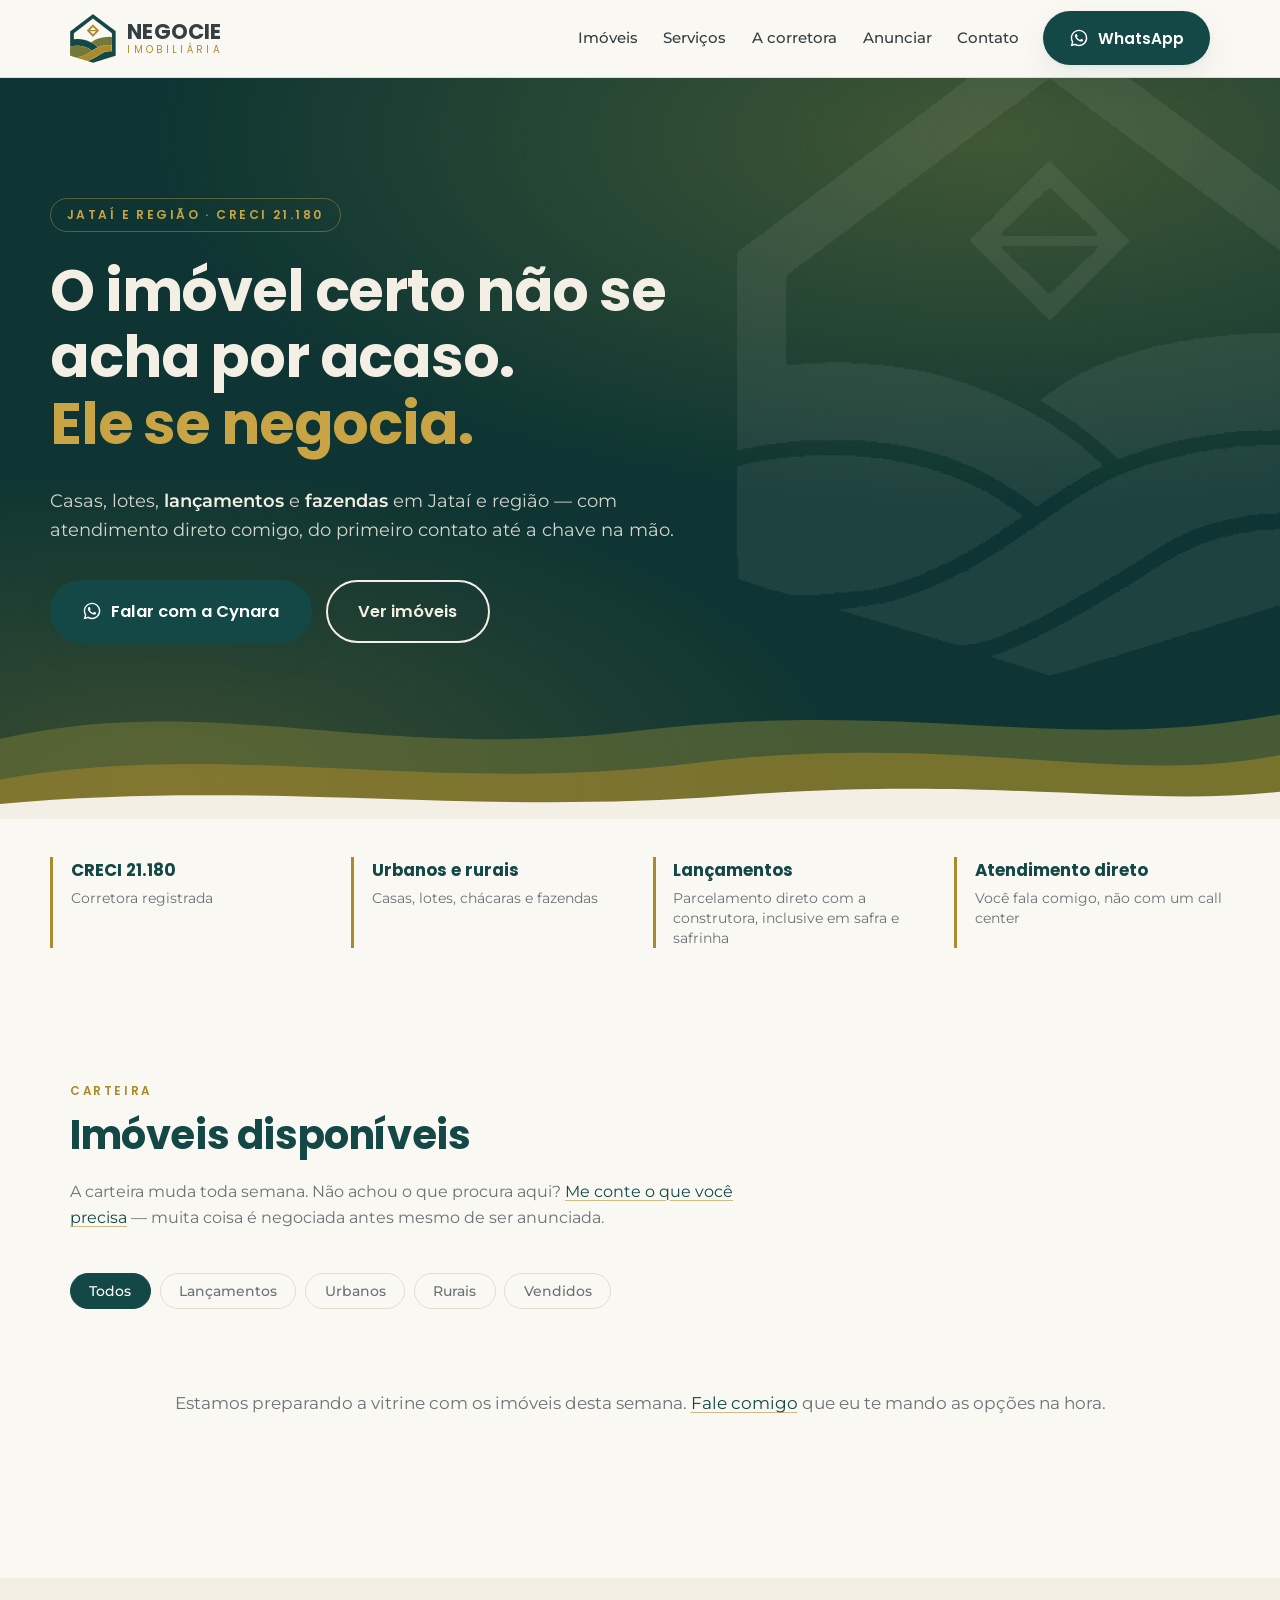
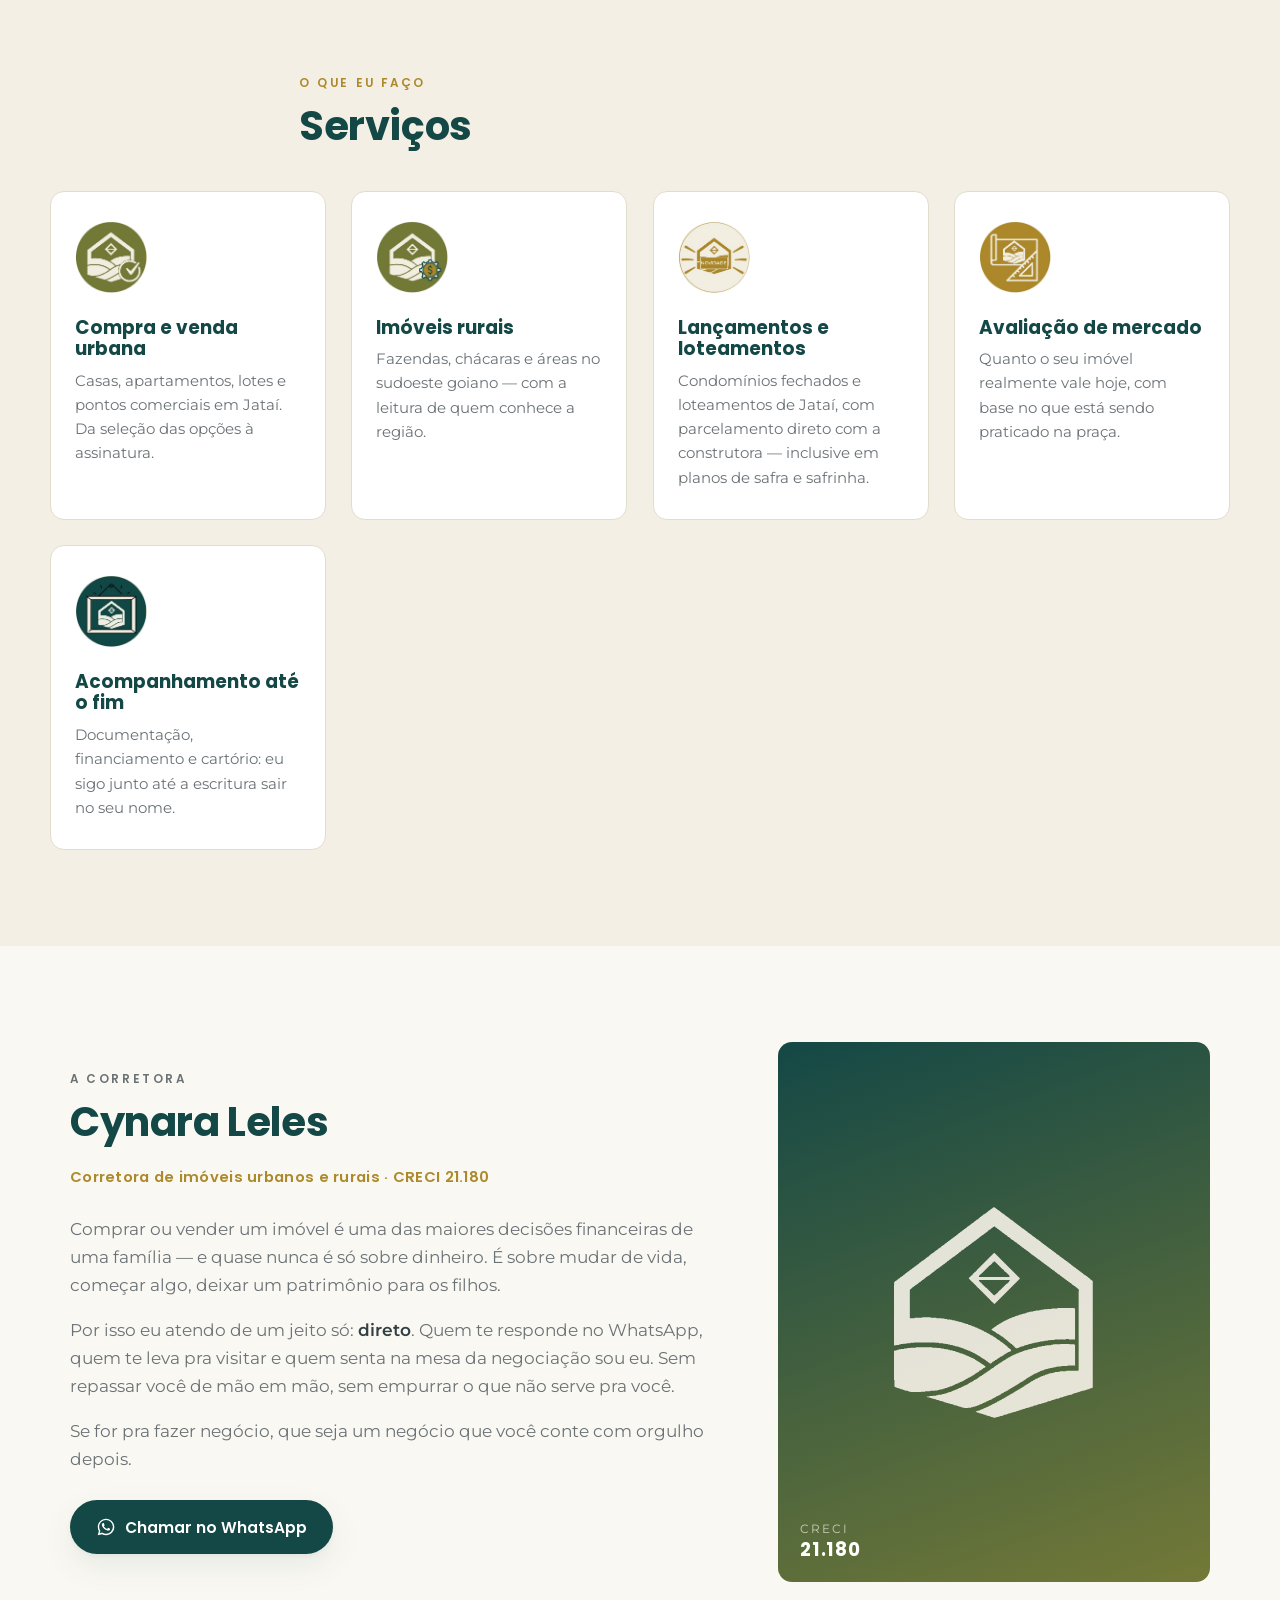
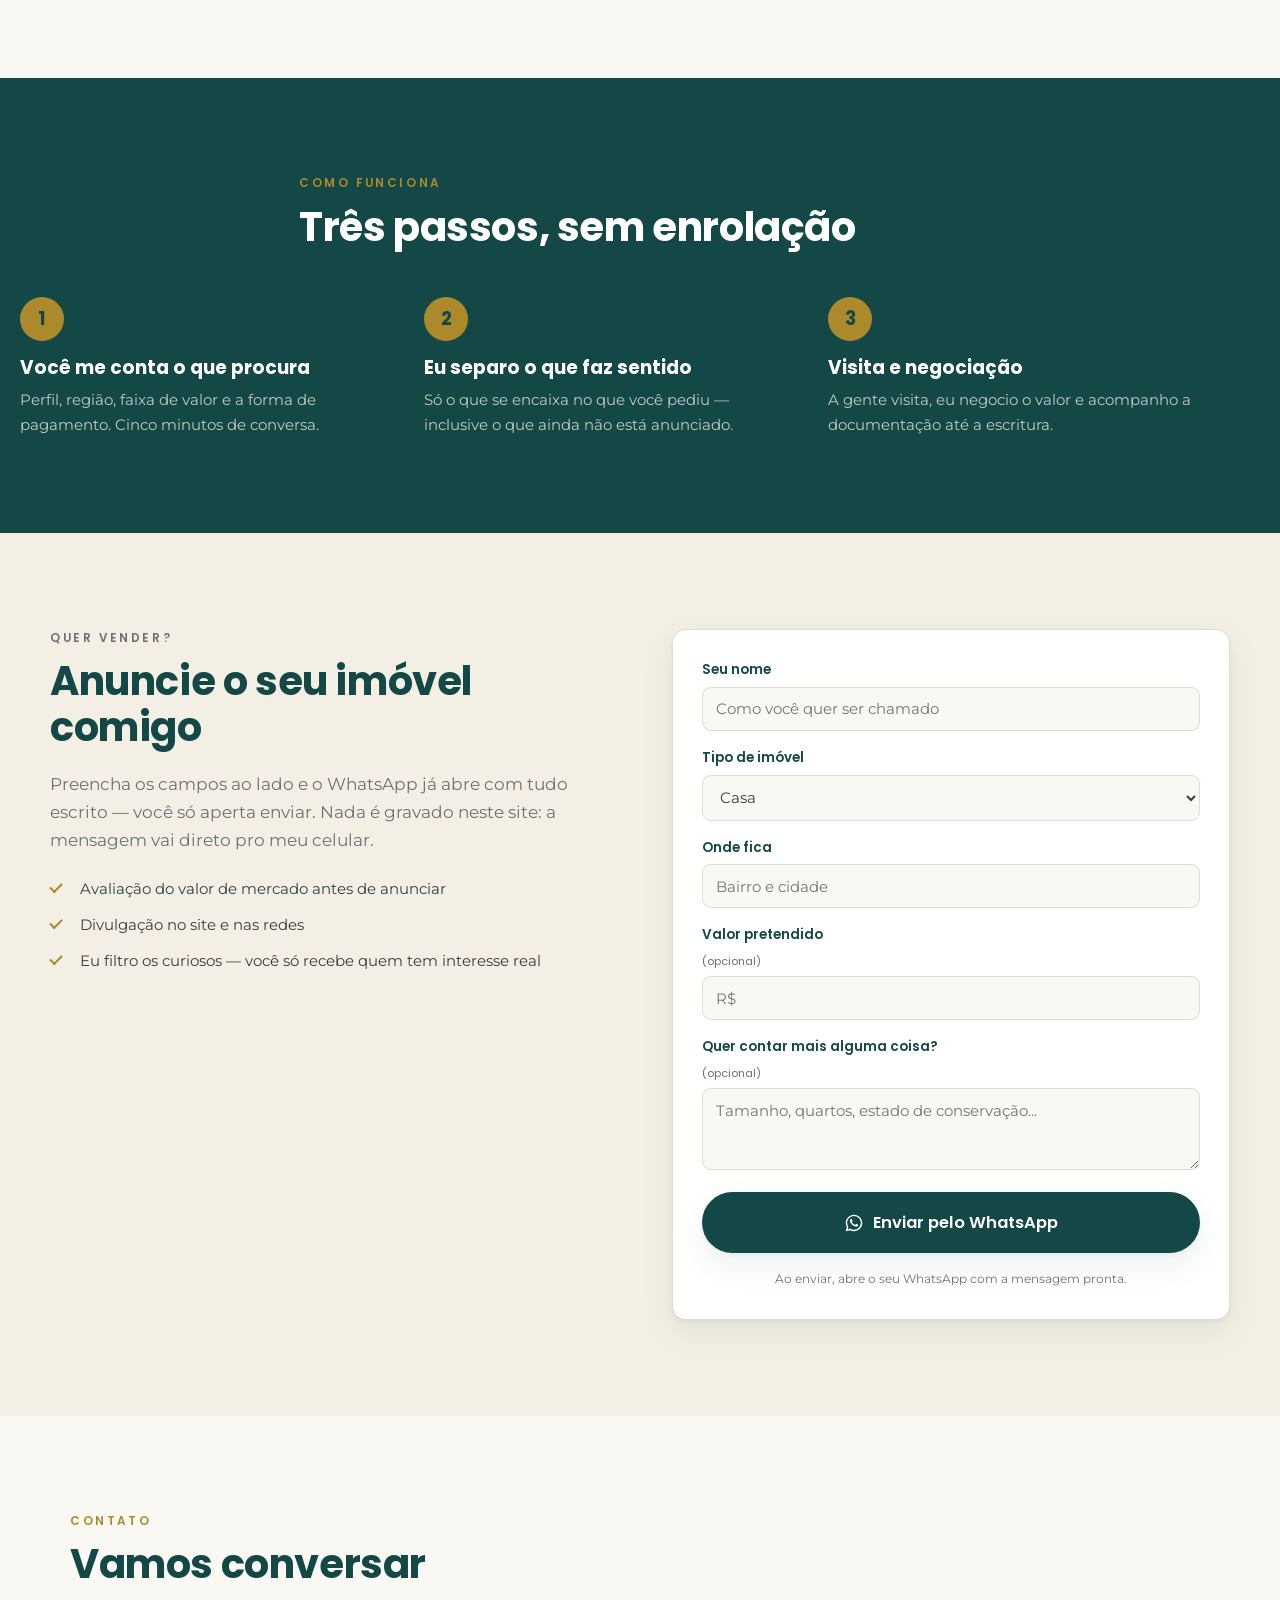
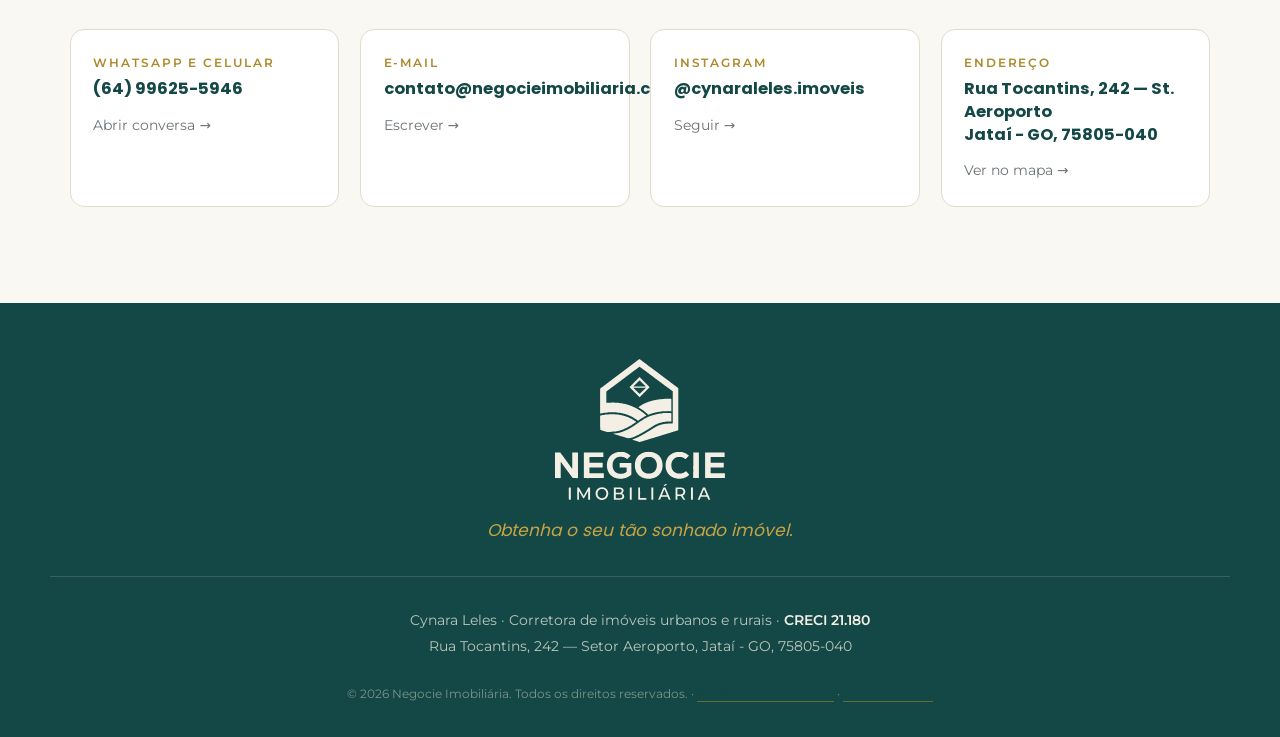
==== commit d32f3dfe: "contato oficial: contato@negocieimobiliaria.com.br no lugar do Gmail pessoal (ordem dele 09/10 17:25" ====
--- a/index.html
+++ b/index.html
@@ -37,7 +37,7 @@
   "url": "https://negocieimobiliaria.com.br/",
   "image": "https://negocieimobiliaria.com.br/img/marca/negocie_lockup.png",
   "telephone": "+5564996255946",
-  "email": "Cynaracorretora@gmail.com",
+  "email": "contato@negocieimobiliaria.com.br",
   "address": {
     "@type": "PostalAddress",
     "streetAddress": "Rua Tocantins, 242 — Setor Aeroporto",
@@ -292,9 +292,9 @@
       <strong>(64) 99625-5946</strong>
       <span class="contato__acao">Abrir conversa →</span>
     </a>
-    <a class="contato" href="mailto:Cynaracorretora@gmail.com">
+    <a class="contato" href="mailto:contato@negocieimobiliaria.com.br">
       <span class="contato__rotulo">E-mail</span>
-      <strong>Cynaracorretora@gmail.com</strong>
+      <strong>contato@negocieimobiliaria.com.br</strong>
       <span class="contato__acao">Escrever →</span>
     </a>
     <a class="contato" href="https://www.instagram.com/cynaraleles.imoveis/" target="_blank" rel="noopener">
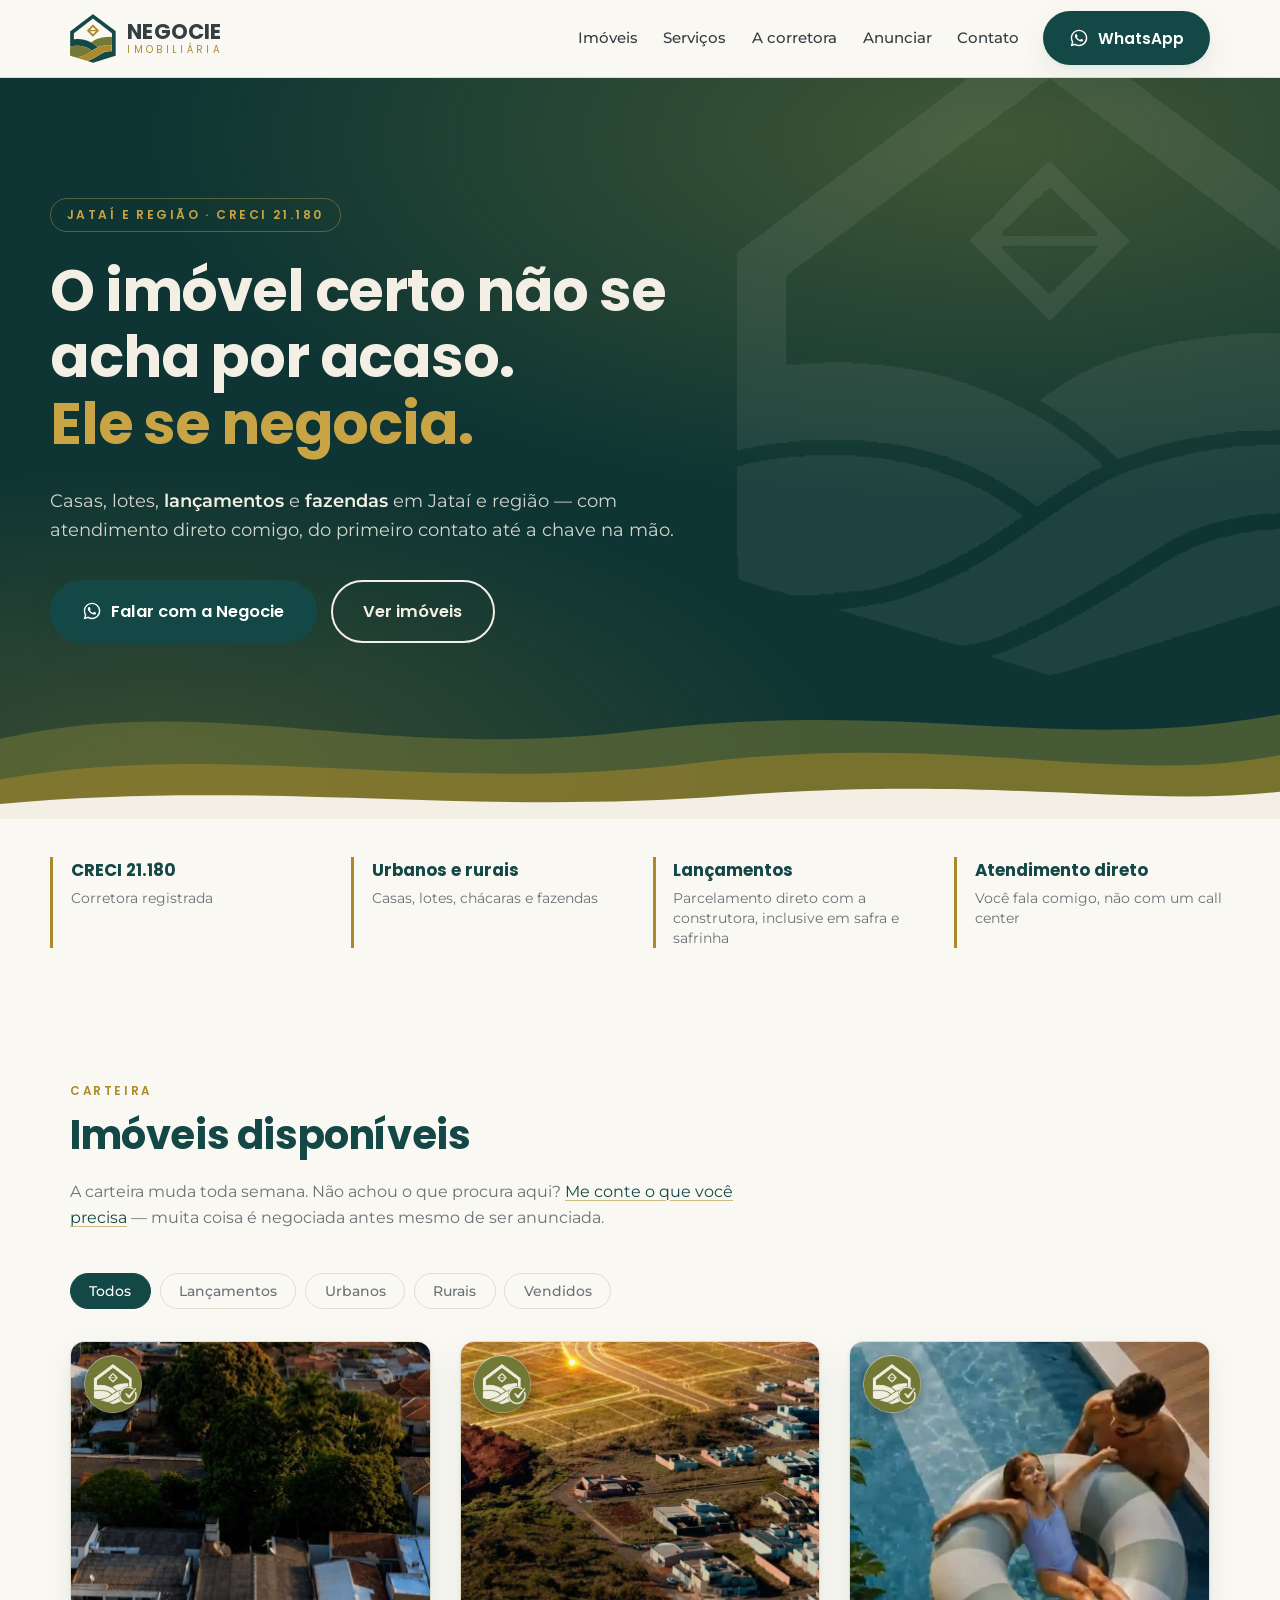
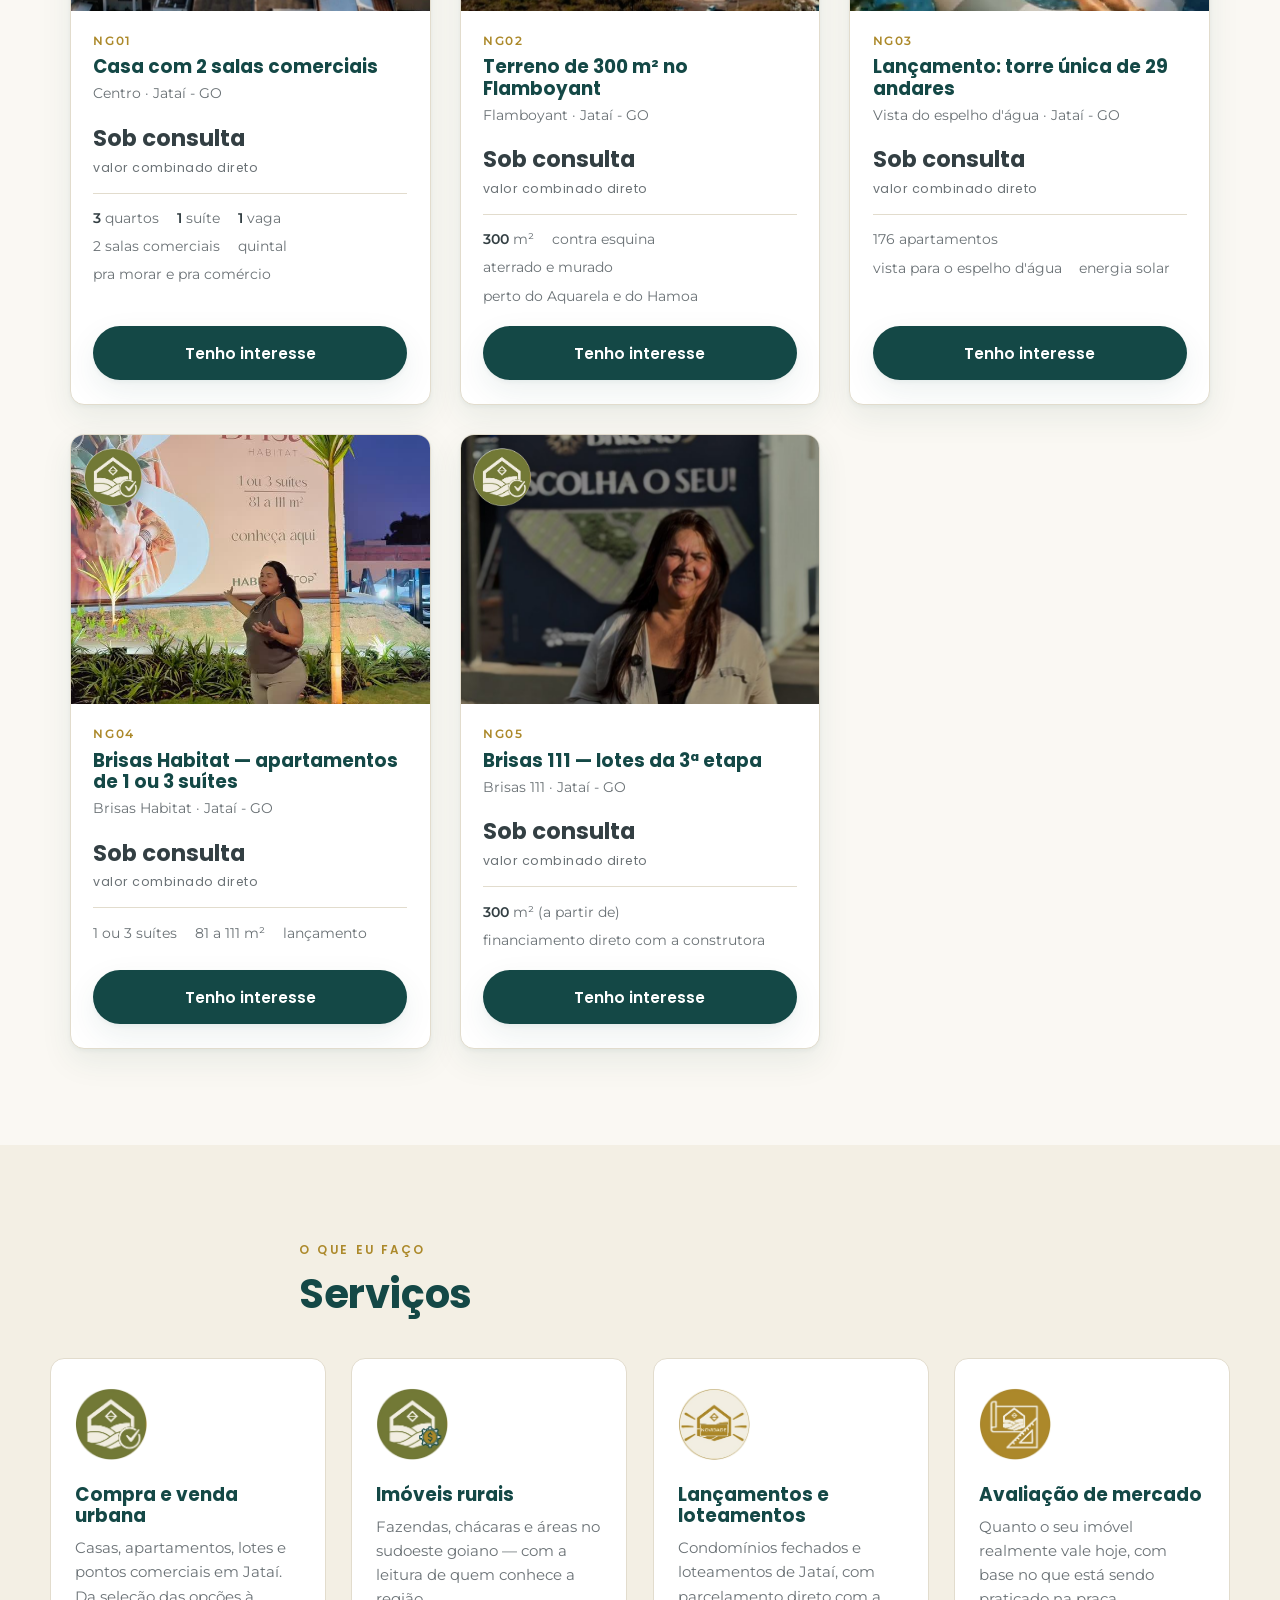
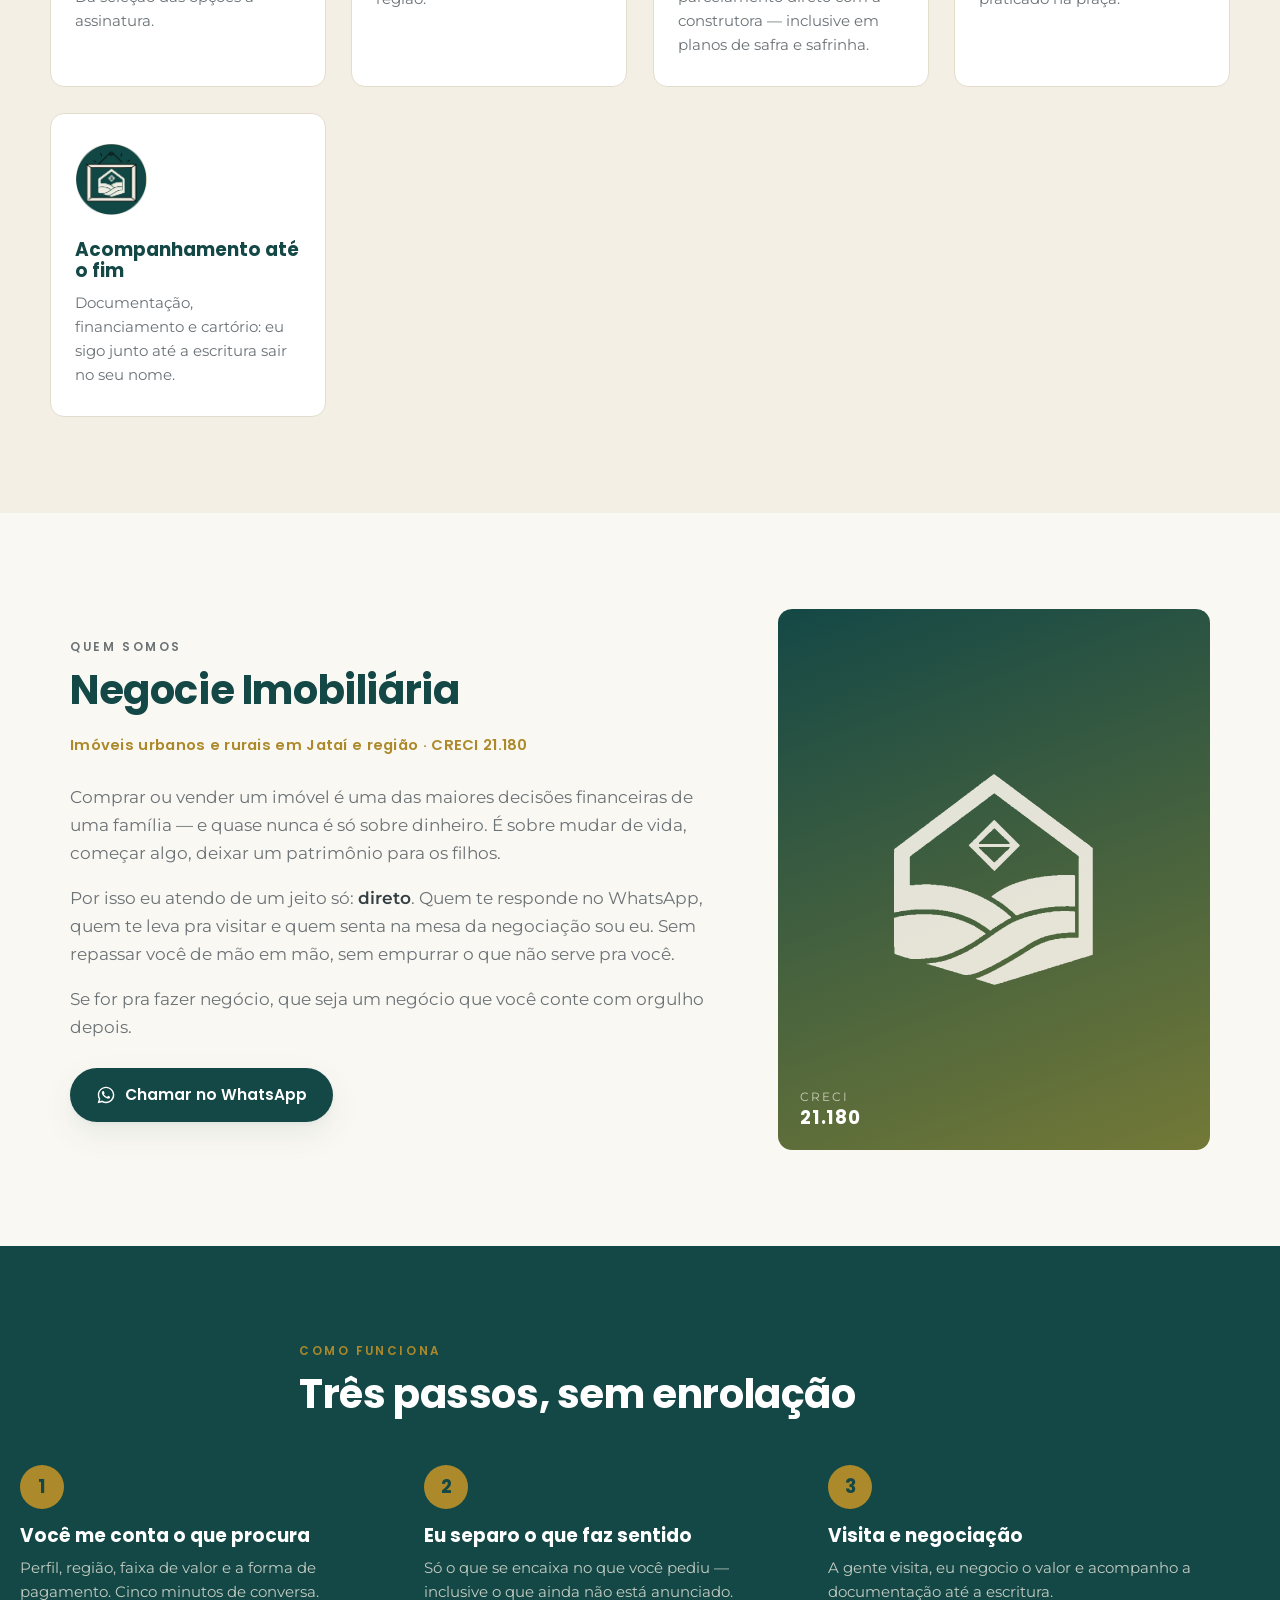
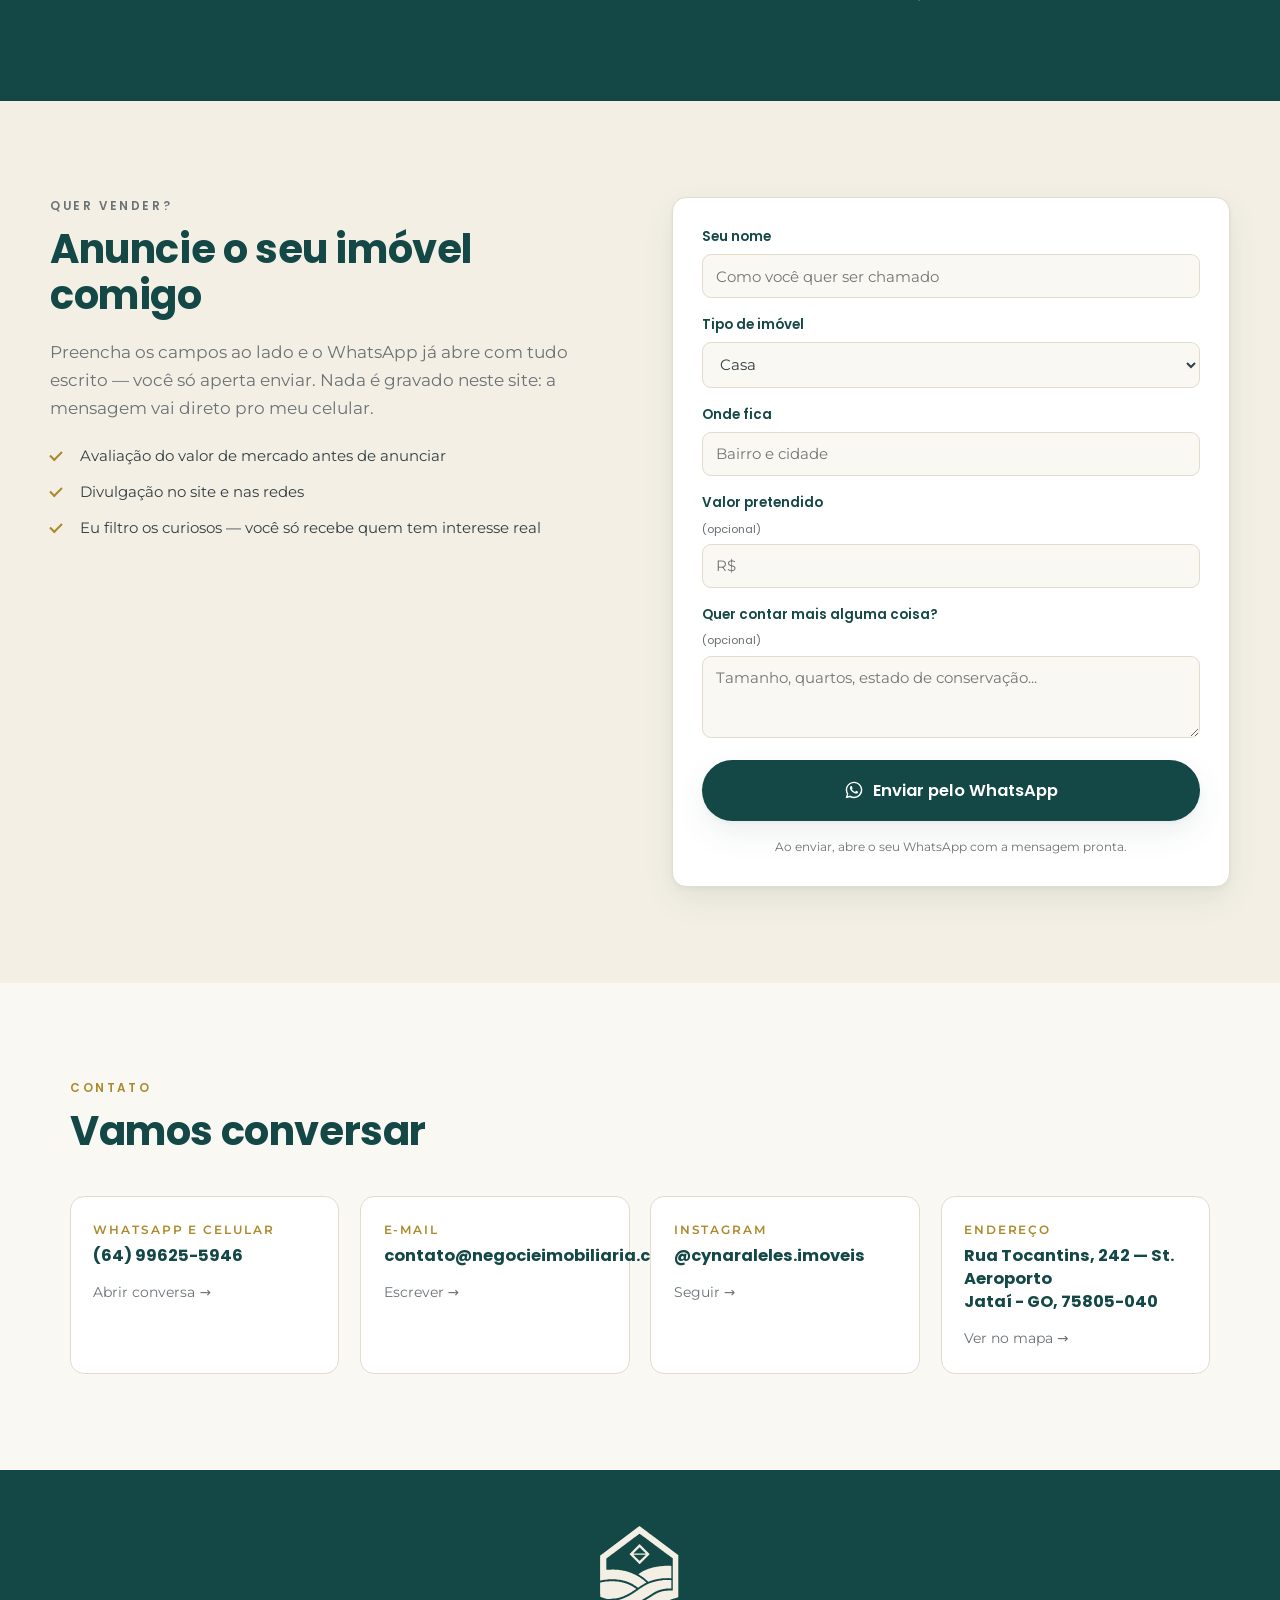
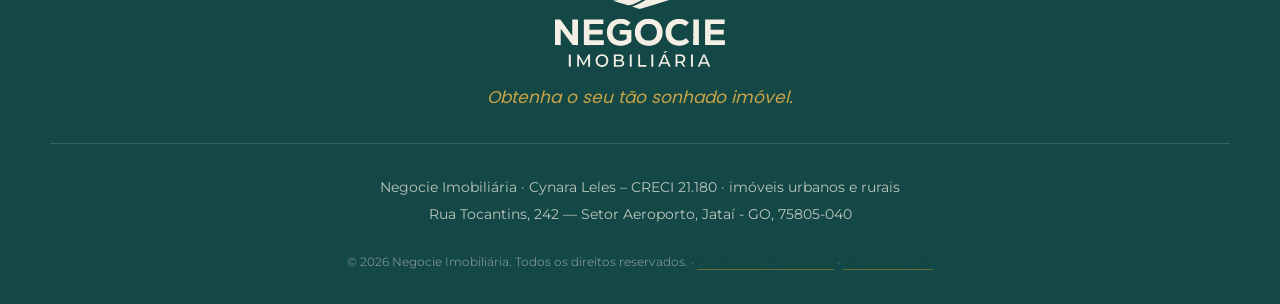
==== commit df4c3949: "nome publico = Negocie Imobiliaria (opcao 1, ordem dele 09/10): titulos, botoes, WhatsApp e Quem som" ====
--- a/index.html
+++ b/index.html
@@ -4,16 +4,16 @@
 <meta charset="utf-8">
 <meta name="viewport" content="width=device-width, initial-scale=1">
 
-<title>Negocie Imobiliária — Cynara Leles, corretora em Jataí-GO | CRECI 21.180</title>
-<meta name="description" content="Compra, venda e avaliação de imóveis urbanos e rurais em Jataí e região. Atendimento direto com a corretora Cynara Leles, CRECI 21.180.">
-<meta name="author" content="Cynara Leles">
+<title>Negocie Imobiliária — imóveis em Jataí-GO | CRECI 21.180</title>
+<meta name="description" content="Compra, venda e avaliação de imóveis urbanos e rurais em Jataí e região. Atendimento direto pelo WhatsApp. CRECI 21.180.">
+<meta name="author" content="Negocie Imobiliária">
 <link rel="canonical" href="https://negocieimobiliaria.com.br/">
 
 <!-- Compartilhamento em WhatsApp, Instagram e Facebook -->
 <meta property="og:type" content="website">
 <meta property="og:locale" content="pt_BR">
 <meta property="og:site_name" content="Negocie Imobiliária">
-<meta property="og:title" content="Negocie Imobiliária — Cynara Leles, corretora em Jataí-GO">
+<meta property="og:title" content="Negocie Imobiliária — imóveis em Jataí-GO">
 <meta property="og:description" content="Imóveis urbanos e rurais em Jataí e região. Atendimento direto com a corretora. CRECI 21.180.">
 <meta property="og:image" content="https://negocieimobiliaria.com.br/img/marca/negocie_lockup.png">
 <meta name="twitter:card" content="summary_large_image">
@@ -32,7 +32,8 @@
 {
   "@context": "https://schema.org",
   "@type": "RealEstateAgent",
-  "name": "Negocie Imobiliária — Cynara Leles",
+  "name": "Negocie Imobiliária",
+  "legalName": "Negocie Imobiliária · Cynara Leles – CRECI 21.180",
   "description": "Corretora de imóveis urbanos e rurais em Jataí e região. CRECI 21.180.",
   "url": "https://negocieimobiliaria.com.br/",
   "image": "https://negocieimobiliaria.com.br/img/marca/negocie_lockup.png",
@@ -75,7 +76,7 @@
       <a href="#contato">Contato</a>
     </nav>
 
-    <a class="botao botao--zap cabecalho__zap" data-zap="Olá, Cynara! Vim pelo site e gostaria de falar com você.">
+    <a class="botao botao--zap cabecalho__zap" data-zap="Olá, Negocie Imobiliária! Vim pelo site e gostaria de falar com você.">
       <svg class="icone-zap" viewBox="0 0 24 24" aria-hidden="true"><path d="M12.04 2C6.58 2 2.13 6.45 2.13 11.91c0 1.75.46 3.46 1.32 4.96L2 22l5.25-1.38a9.9 9.9 0 0 0 4.79 1.22h.01c5.46 0 9.91-4.45 9.91-9.91S17.5 2 12.04 2zm0 18.02h-.01a8.2 8.2 0 0 1-4.19-1.15l-.3-.18-3.12.82.83-3.04-.2-.31a8.19 8.19 0 0 1-1.26-4.37c0-4.54 3.7-8.23 8.25-8.23a8.23 8.23 0 0 1 0 16.46zm4.52-6.16c-.25-.12-1.47-.72-1.69-.81-.23-.08-.39-.12-.56.13-.16.24-.64.8-.79.97-.14.16-.29.18-.54.06-.25-.12-1.05-.39-1.99-1.23-.74-.66-1.23-1.47-1.38-1.72-.14-.25-.01-.38.11-.5.11-.11.25-.29.37-.43.13-.15.17-.25.25-.41.08-.17.04-.31-.02-.43-.06-.12-.56-1.34-.76-1.84-.2-.48-.4-.42-.56-.43h-.48c-.16 0-.43.06-.65.31-.22.25-.85.83-.85 2.03s.87 2.35.99 2.51c.12.16 1.71 2.61 4.14 3.66.58.25 1.03.4 1.38.51.58.19 1.11.16 1.53.1.47-.07 1.47-.6 1.67-1.18.21-.58.21-1.07.15-1.18-.06-.11-.22-.17-.47-.29z"/></svg>
       WhatsApp
     </a>
@@ -98,9 +99,9 @@
       com atendimento direto comigo, do primeiro contato até a chave na mão.
     </p>
     <div class="hero__acoes">
-      <a class="botao botao--zap botao--grande" data-zap="Olá, Cynara! Vim pelo site e quero conversar sobre um imóvel.">
+      <a class="botao botao--zap botao--grande" data-zap="Olá, Negocie Imobiliária! Vim pelo site e quero conversar sobre um imóvel.">
         <svg class="icone-zap" viewBox="0 0 24 24" aria-hidden="true"><path d="M12.04 2C6.58 2 2.13 6.45 2.13 11.91c0 1.75.46 3.46 1.32 4.96L2 22l5.25-1.38a9.9 9.9 0 0 0 4.79 1.22h.01c5.46 0 9.91-4.45 9.91-9.91S17.5 2 12.04 2zm0 18.02h-.01a8.2 8.2 0 0 1-4.19-1.15l-.3-.18-3.12.82.83-3.04-.2-.31a8.19 8.19 0 0 1-1.26-4.37c0-4.54 3.7-8.23 8.25-8.23a8.23 8.23 0 0 1 0 16.46zm4.52-6.16c-.25-.12-1.47-.72-1.69-.81-.23-.08-.39-.12-.56.13-.16.24-.64.8-.79.97-.14.16-.29.18-.54.06-.25-.12-1.05-.39-1.99-1.23-.74-.66-1.23-1.47-1.38-1.72-.14-.25-.01-.38.11-.5.11-.11.25-.29.37-.43.13-.15.17-.25.25-.41.08-.17.04-.31-.02-.43-.06-.12-.56-1.34-.76-1.84-.2-.48-.4-.42-.56-.43h-.48c-.16 0-.43.06-.65.31-.22.25-.85.83-.85 2.03s.87 2.35.99 2.51c.12.16 1.71 2.61 4.14 3.66.58.25 1.03.4 1.38.51.58.19 1.11.16 1.53.1.47-.07 1.47-.6 1.67-1.18.21-.58.21-1.07.15-1.18-.06-.11-.22-.17-.47-.29z"/></svg>
-        Falar com a Cynara
+        Falar com a Negocie
       </a>
       <a class="botao botao--vazado botao--grande" href="#imoveis">Ver imóveis</a>
     </div>
@@ -131,7 +132,7 @@
     <h2>Imóveis disponíveis</h2>
     <p class="secao__texto">
       A carteira muda toda semana. Não achou o que procura aqui?
-      <a data-zap="Olá, Cynara! Procuro um imóvel com este perfil:">Me conte o que você precisa</a> — muita coisa
+      <a data-zap="Olá, Negocie Imobiliária! Procuro um imóvel com este perfil:">Me conte o que você precisa</a> — muita coisa
       é negociada antes mesmo de ser anunciada.
     </p>
   </div>
@@ -148,7 +149,7 @@
 
   <p class="grade__vazio" id="grade-vazio" hidden>
     Nenhum imóvel nesse filtro no momento.
-    <a data-zap="Olá, Cynara! Não vi no site o que procuro. Pode me ajudar?">Fale comigo</a> que eu procuro pra você.
+    <a data-zap="Olá, Negocie Imobiliária! Não vi no site o que procuro. Pode me ajudar?">Fale comigo</a> que eu procuro pra você.
   </p>
 </section>
 
@@ -191,9 +192,9 @@
 <!-- ============================================================ SOBRE -->
 <section class="secao sobre" id="sobre">
   <div class="sobre__texto">
-    <p class="olho">A corretora</p>
-    <h2>Cynara Leles</h2>
-    <p class="assinatura">Corretora de imóveis urbanos e rurais · CRECI 21.180</p>
+    <p class="olho">Quem somos</p>
+    <h2>Negocie Imobiliária</h2>
+    <p class="assinatura">Imóveis urbanos e rurais em Jataí e região · CRECI 21.180</p>
     <p>
       Comprar ou vender um imóvel é uma das maiores decisões financeiras de uma família — e
       quase nunca é só sobre dinheiro. É sobre mudar de vida, começar algo, deixar um patrimônio
@@ -207,7 +208,7 @@
     <p>
       Se for pra fazer negócio, que seja um negócio que você conte com orgulho depois.
     </p>
-    <a class="botao botao--zap" data-zap="Olá, Cynara! Vim pelo site e quero conversar com você.">
+    <a class="botao botao--zap" data-zap="Olá, Negocie Imobiliária! Vim pelo site e quero conversar com você.">
       <svg class="icone-zap" viewBox="0 0 24 24" aria-hidden="true"><path d="M12.04 2C6.58 2 2.13 6.45 2.13 11.91c0 1.75.46 3.46 1.32 4.96L2 22l5.25-1.38a9.9 9.9 0 0 0 4.79 1.22h.01c5.46 0 9.91-4.45 9.91-9.91S17.5 2 12.04 2zm0 18.02h-.01a8.2 8.2 0 0 1-4.19-1.15l-.3-.18-3.12.82.83-3.04-.2-.31a8.19 8.19 0 0 1-1.26-4.37c0-4.54 3.7-8.23 8.25-8.23a8.23 8.23 0 0 1 0 16.46zm4.52-6.16c-.25-.12-1.47-.72-1.69-.81-.23-.08-.39-.12-.56.13-.16.24-.64.8-.79.97-.14.16-.29.18-.54.06-.25-.12-1.05-.39-1.99-1.23-.74-.66-1.23-1.47-1.38-1.72-.14-.25-.01-.38.11-.5.11-.11.25-.29.37-.43.13-.15.17-.25.25-.41.08-.17.04-.31-.02-.43-.06-.12-.56-1.34-.76-1.84-.2-.48-.4-.42-.56-.43h-.48c-.16 0-.43.06-.65.31-.22.25-.85.83-.85 2.03s.87 2.35.99 2.51c.12.16 1.71 2.61 4.14 3.66.58.25 1.03.4 1.38.51.58.19 1.11.16 1.53.1.47-.07 1.47-.6 1.67-1.18.21-.58.21-1.07.15-1.18-.06-.11-.22-.17-.47-.29z"/></svg>
       Chamar no WhatsApp
     </a>
@@ -287,7 +288,7 @@
   </div>
 
   <div class="contatos">
-    <a class="contato" data-zap="Olá, Cynara! Vim pelo site.">
+    <a class="contato" data-zap="Olá, Negocie Imobiliária! Vim pelo site.">
       <span class="contato__rotulo">WhatsApp e celular</span>
       <strong>(64) 99625-5946</strong>
       <span class="contato__acao">Abrir conversa →</span>
@@ -319,14 +320,14 @@
     <p class="rodape__lema">Obtenha o seu tão sonhado imóvel.</p>
   </div>
   <div class="rodape__linha">
-    <p>Cynara Leles · Corretora de imóveis urbanos e rurais · <strong>CRECI 21.180</strong></p>
+    <p class="rodape__legal">Negocie Imobiliária · Cynara Leles – CRECI 21.180 · imóveis urbanos e rurais</p>
     <p>Rua Tocantins, 242 — Setor Aeroporto, Jataí - GO, 75805-040</p>
   </div>
   <p class="rodape__miudo">© <span id="ano"></span> Negocie Imobiliária. Todos os direitos reservados. · <a href="privacidade.html">Política de Privacidade</a> · <a href="termos.html">Termos de Uso</a></p>
 </footer>
 
 <!-- Botão flutuante de WhatsApp (celular) -->
-<a class="zap-flutuante" data-zap="Olá, Cynara! Vim pelo site." aria-label="Falar no WhatsApp">
+<a class="zap-flutuante" data-zap="Olá, Negocie Imobiliária! Vim pelo site." aria-label="Falar no WhatsApp">
   <svg viewBox="0 0 24 24" aria-hidden="true"><path d="M12.04 2C6.58 2 2.13 6.45 2.13 11.91c0 1.75.46 3.46 1.32 4.96L2 22l5.25-1.38a9.9 9.9 0 0 0 4.79 1.22h.01c5.46 0 9.91-4.45 9.91-9.91S17.5 2 12.04 2zm0 18.02h-.01a8.2 8.2 0 0 1-4.19-1.15l-.3-.18-3.12.82.83-3.04-.2-.31a8.19 8.19 0 0 1-1.26-4.37c0-4.54 3.7-8.23 8.25-8.23a8.23 8.23 0 0 1 0 16.46zm4.52-6.16c-.25-.12-1.47-.72-1.69-.81-.23-.08-.39-.12-.56.13-.16.24-.64.8-.79.97-.14.16-.29.18-.54.06-.25-.12-1.05-.39-1.99-1.23-.74-.66-1.23-1.47-1.38-1.72-.14-.25-.01-.38.11-.5.11-.11.25-.29.37-.43.13-.15.17-.25.25-.41.08-.17.04-.31-.02-.43-.06-.12-.56-1.34-.76-1.84-.2-.48-.4-.42-.56-.43h-.48c-.16 0-.43.06-.65.31-.22.25-.85.83-.85 2.03s.87 2.35.99 2.51c.12.16 1.71 2.61 4.14 3.66.58.25 1.03.4 1.38.51.58.19 1.11.16 1.53.1.47-.07 1.47-.6 1.67-1.18.21-.58.21-1.07.15-1.18-.06-.11-.22-.17-.47-.29z"/></svg>
 </a>
 
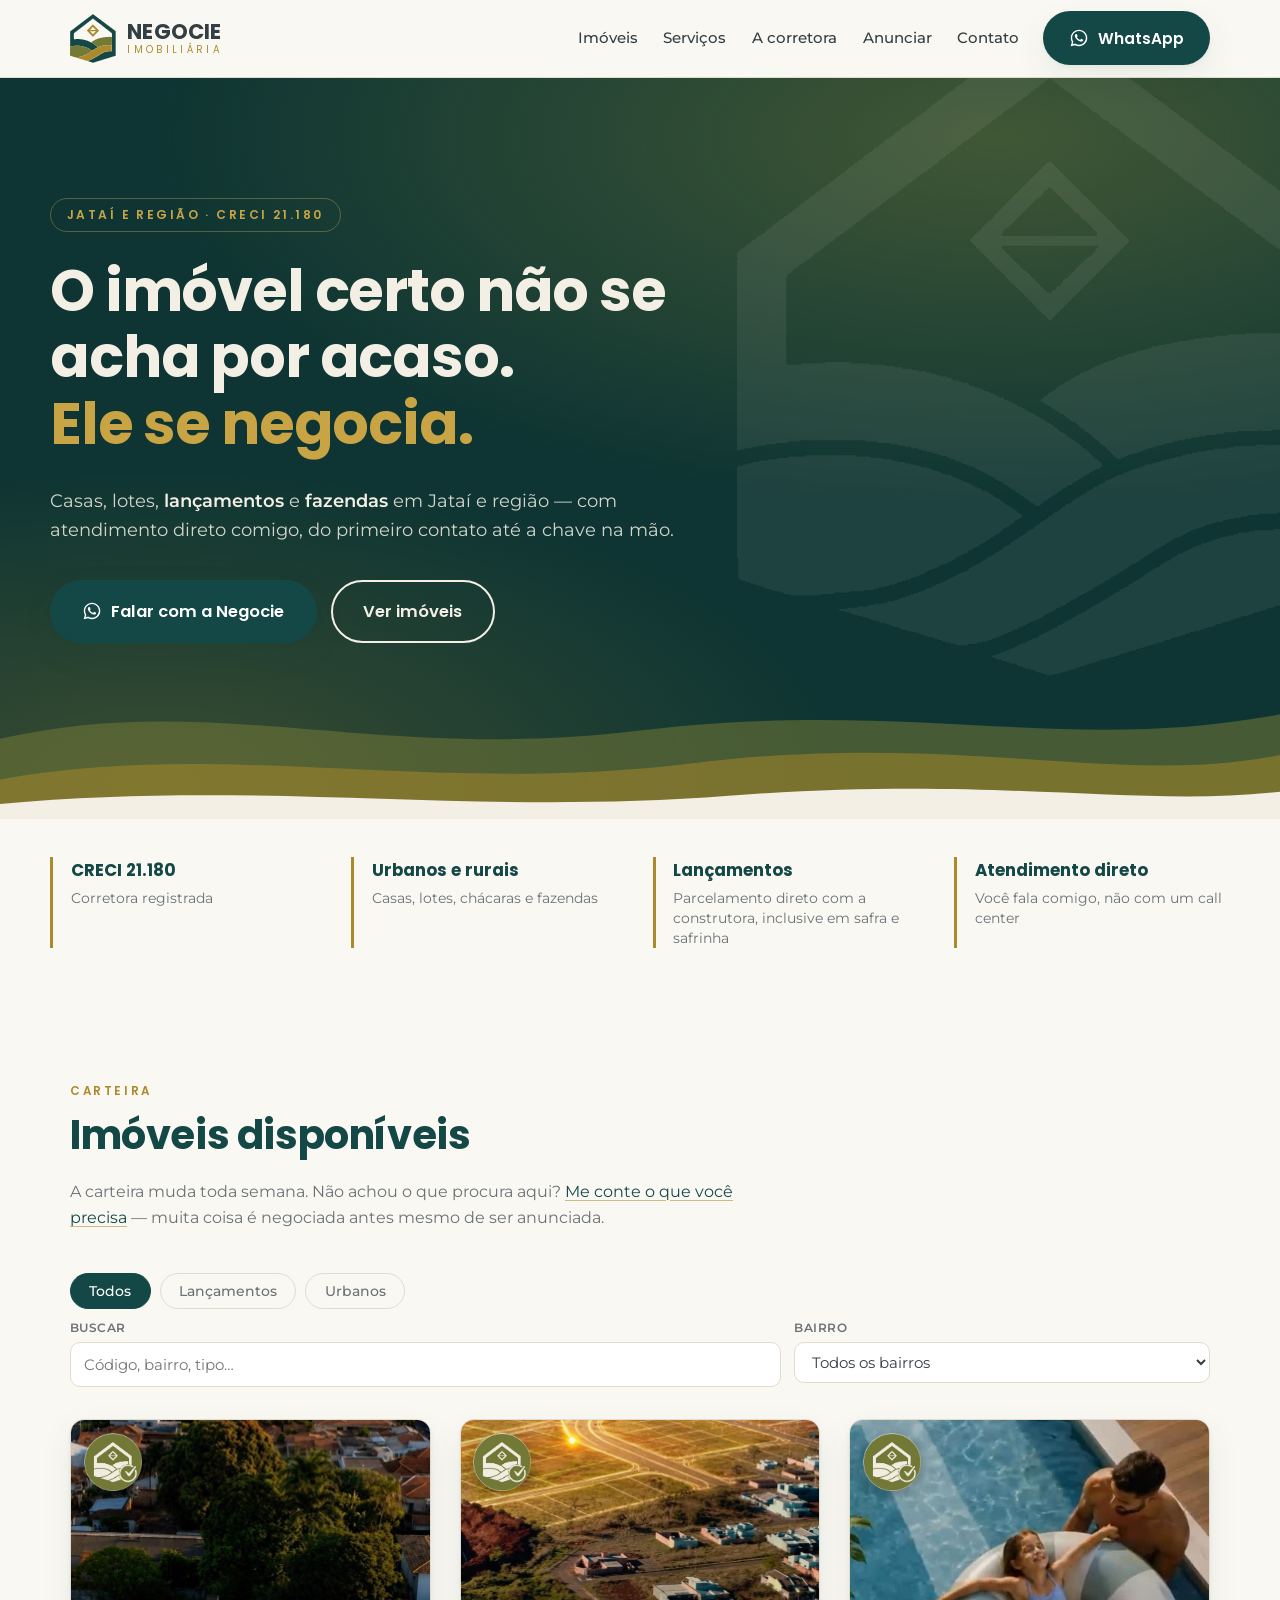
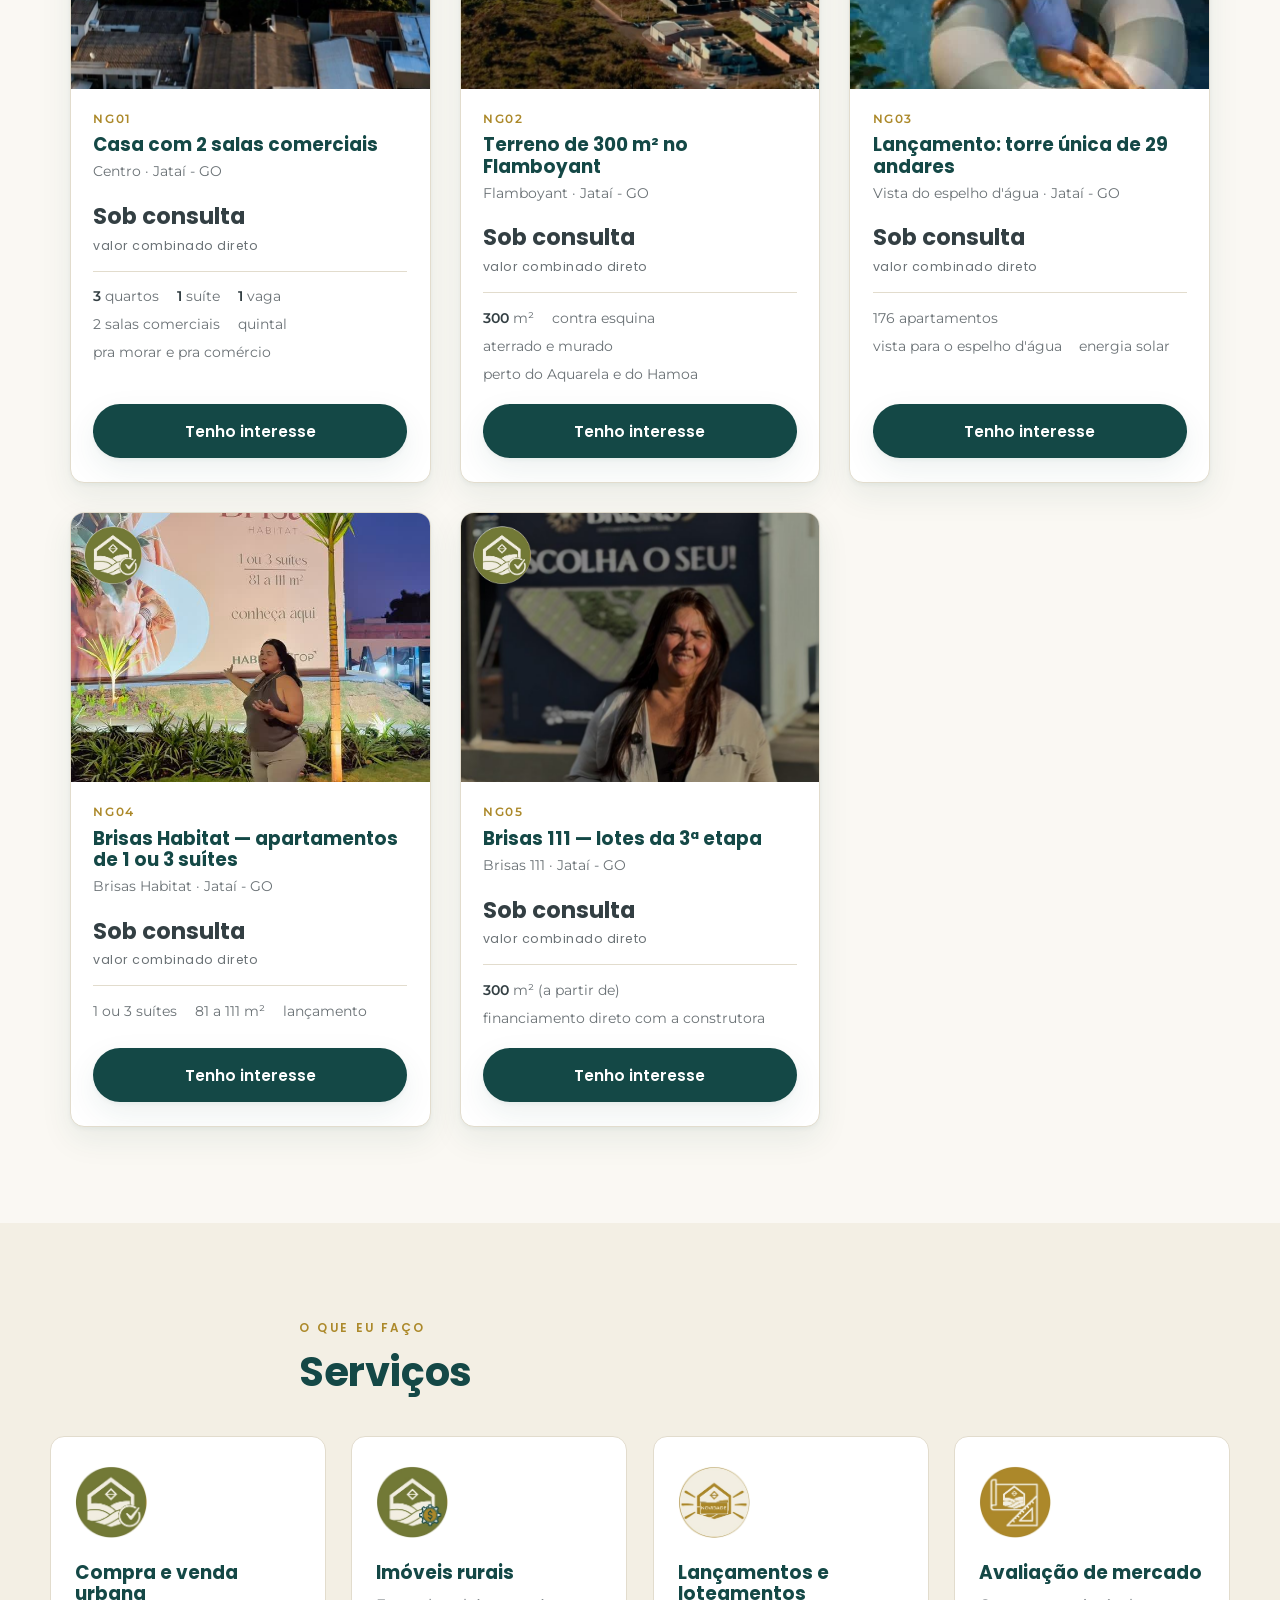
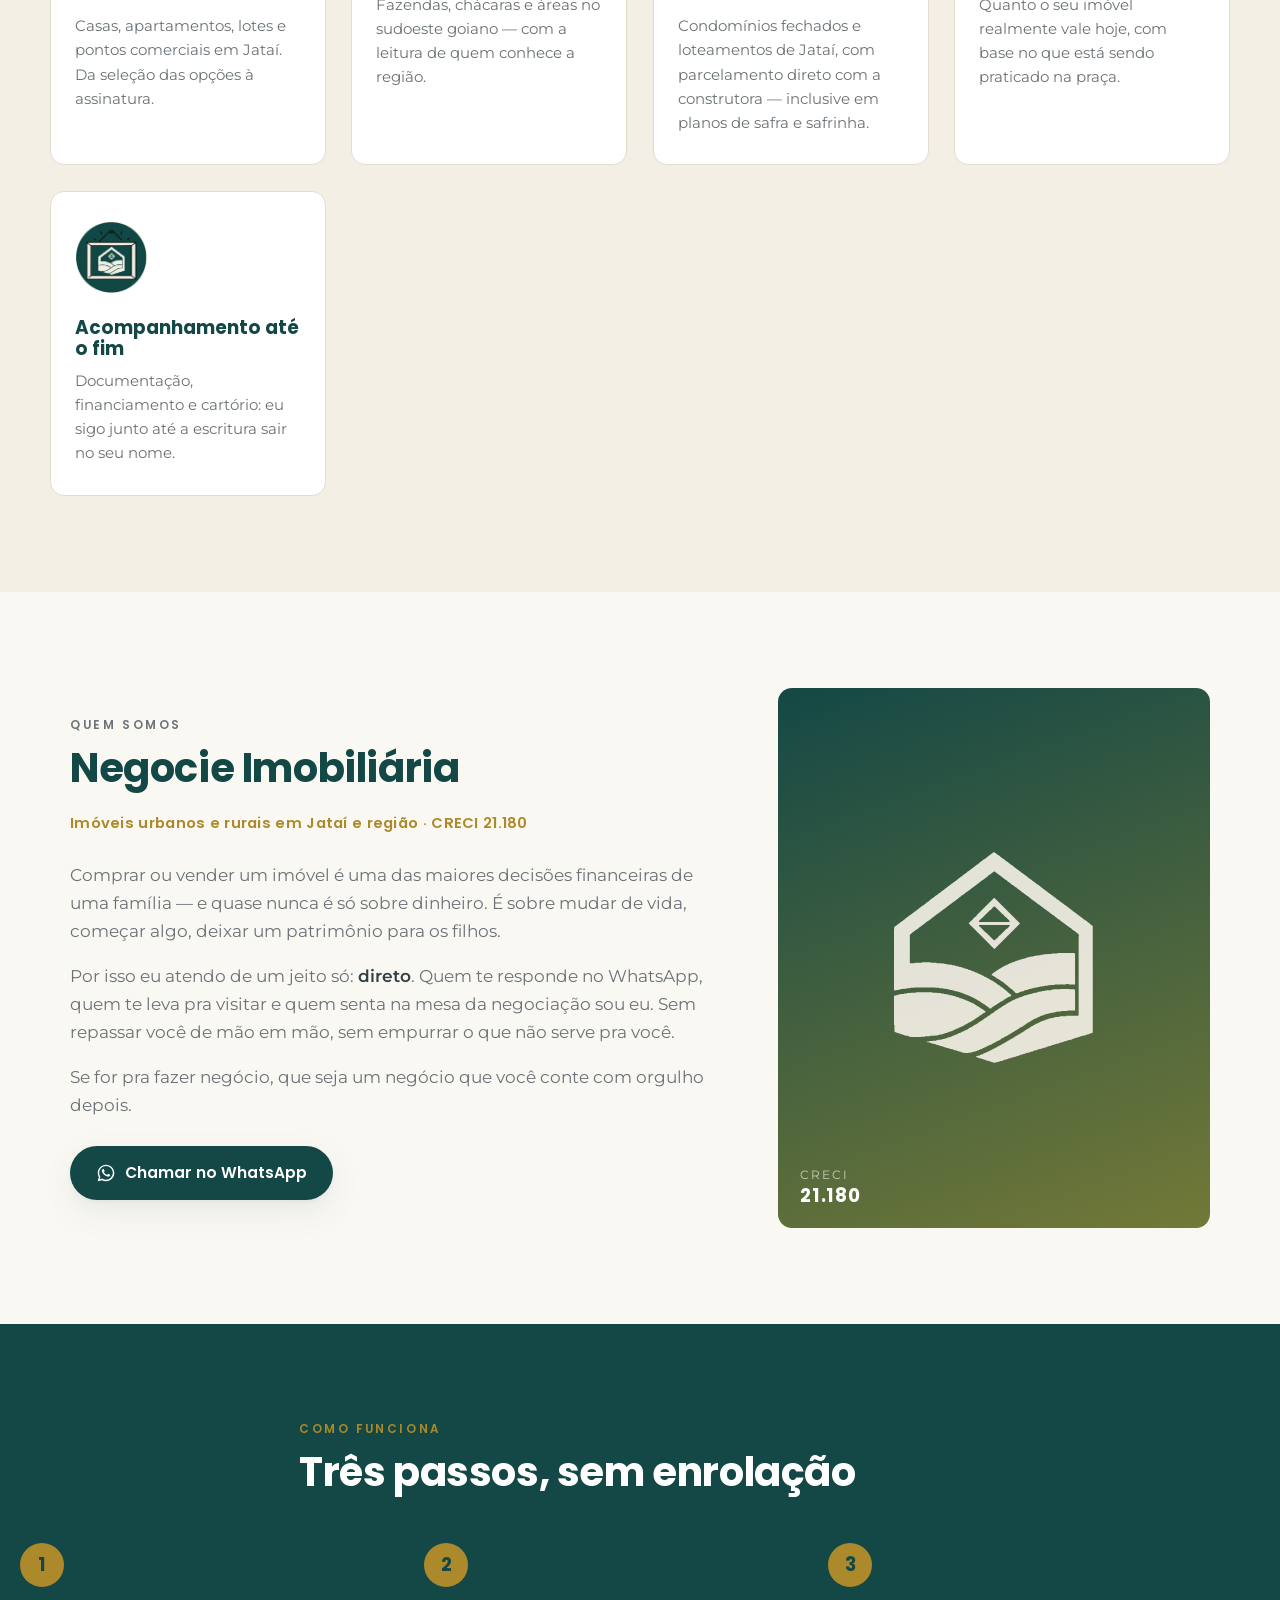
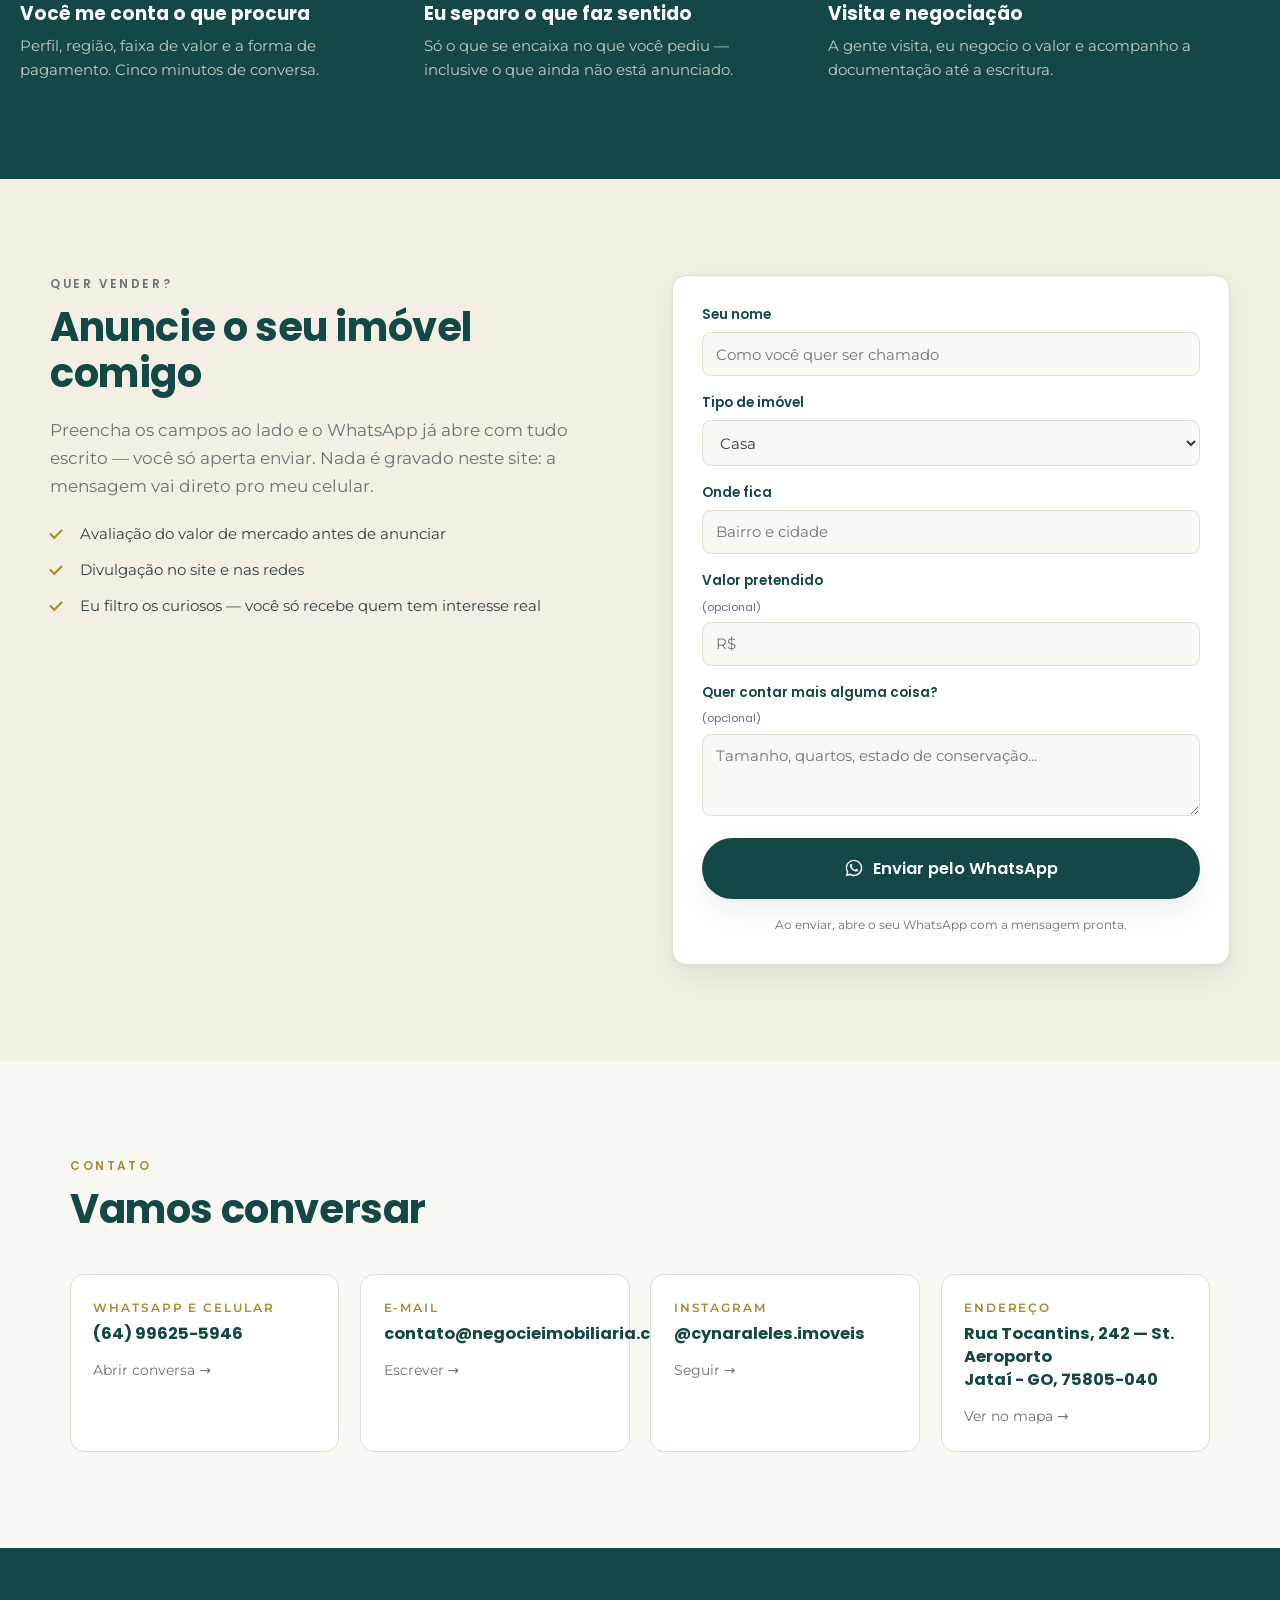
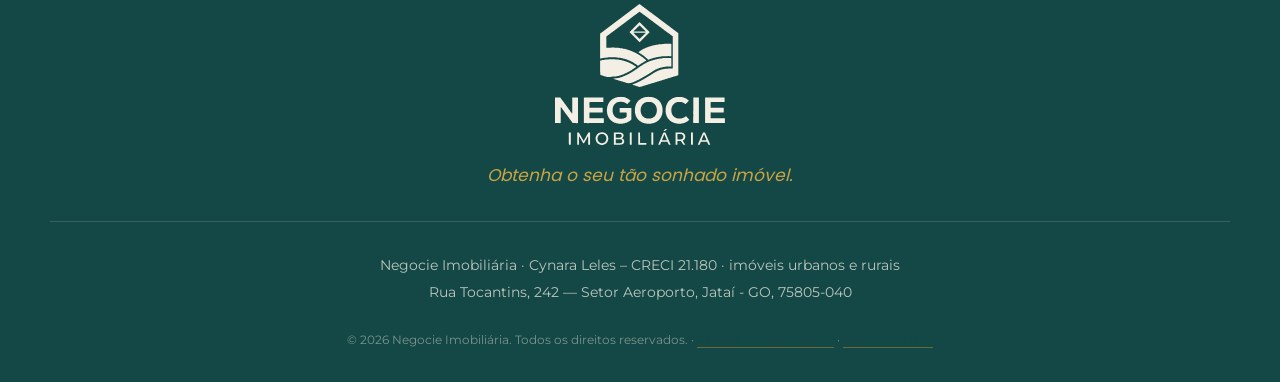
==== commit 54f15ba9: "LEGO: filtros e busca saem dos dados (parametros.js), tipo novo vira filtro e pagina Ordem dele 10/1" ====
--- a/index.html
+++ b/index.html
@@ -138,11 +138,7 @@
   </div>
 
   <div class="filtros" role="group" aria-label="Filtrar imóveis">
-    <button class="filtro filtro--ativo" data-filtro="todos">Todos</button>
-    <button class="filtro" data-filtro="lancamento">Lançamentos</button>
-    <button class="filtro" data-filtro="urbano">Urbanos</button>
-    <button class="filtro" data-filtro="rural">Rurais</button>
-    <button class="filtro" data-filtro="vendido">Vendidos</button>
+    <!-- botões e busca montados pelo js/site.js a partir de js/parametros.js + js/imoveis.js (LEGO, 10/10/2026) -->
   </div>
 
   <div class="grade" id="grade-imoveis" aria-live="polite"></div>
@@ -334,6 +330,7 @@
 <script src="js/config.js"></script>
 <script src="js/rastreio.js"></script>
 <!-- A carteira de imóveis. É o arquivo que muda toda semana — veja o comentário no topo dele. -->
+<script src="js/parametros.js"></script>
 <script src="js/imoveis.js"></script>
 <script src="js/site.js"></script>
 </body>
--- a/css/estilo.css
+++ b/css/estilo.css
@@ -198,7 +198,25 @@
   color: var(--texto-suave); cursor: pointer; transition: var(--transicao);
 }
 .filtro:hover { border-color: var(--dourado); color: var(--verde-escuro); }
-.filtro--ativo { background: var(--verde-escuro); border-color: var(--verde-escuro); color: #fff; }
+.filtro--ativo, .filtro--ativo:hover { background: var(--verde-escuro); border-color: var(--verde-escuro); color: #fff; }
+.card__preco .card__sufixo { display: inline; font-size: .8em; font-weight: 500; color: var(--texto-suave); margin-left: .15rem; }
+
+/* [hidden] tem que vencer o display:flex do .card e do .filtros: sem isto o filtro
+   marcava o card como escondido e ele continuava na tela (achado 10/10/2026). */
+[hidden] { display: none !important; }
+
+/* Busca da vitrine (LEGO, 10/10/2026): montada pelo site.js a partir dos dados */
+.filtros { flex-direction: column; align-items: stretch; }
+.filtros__tipos { display: flex; flex-wrap: wrap; gap: .55rem; }
+.busca { display: flex; flex-wrap: wrap; gap: .8rem; }
+.busca__campo { display: flex; flex-direction: column; gap: .25rem; flex: 1 1 180px; min-width: 0;
+  font-size: .78rem; font-weight: 600; color: var(--texto-suave); text-transform: uppercase; letter-spacing: .04em; }
+.busca__campo--texto { flex: 2 1 240px; }
+.busca__campo input, .busca__campo select {
+  width: 100%; max-width: 100%; font: inherit; font-size: .95rem; font-weight: 400; text-transform: none; letter-spacing: 0;
+  color: var(--texto); background: #fff; border: 1.5px solid var(--borda); border-radius: 10px; padding: .55rem .8rem;
+}
+.busca__campo input:focus, .busca__campo select:focus { outline: none; border-color: var(--dourado); }
 
 /* -------------------------------------------------- GRADE DE IMÓVEIS */
 .grade { display: grid; grid-template-columns: repeat(auto-fill, minmax(310px, 1fr)); gap: 1.8rem; }
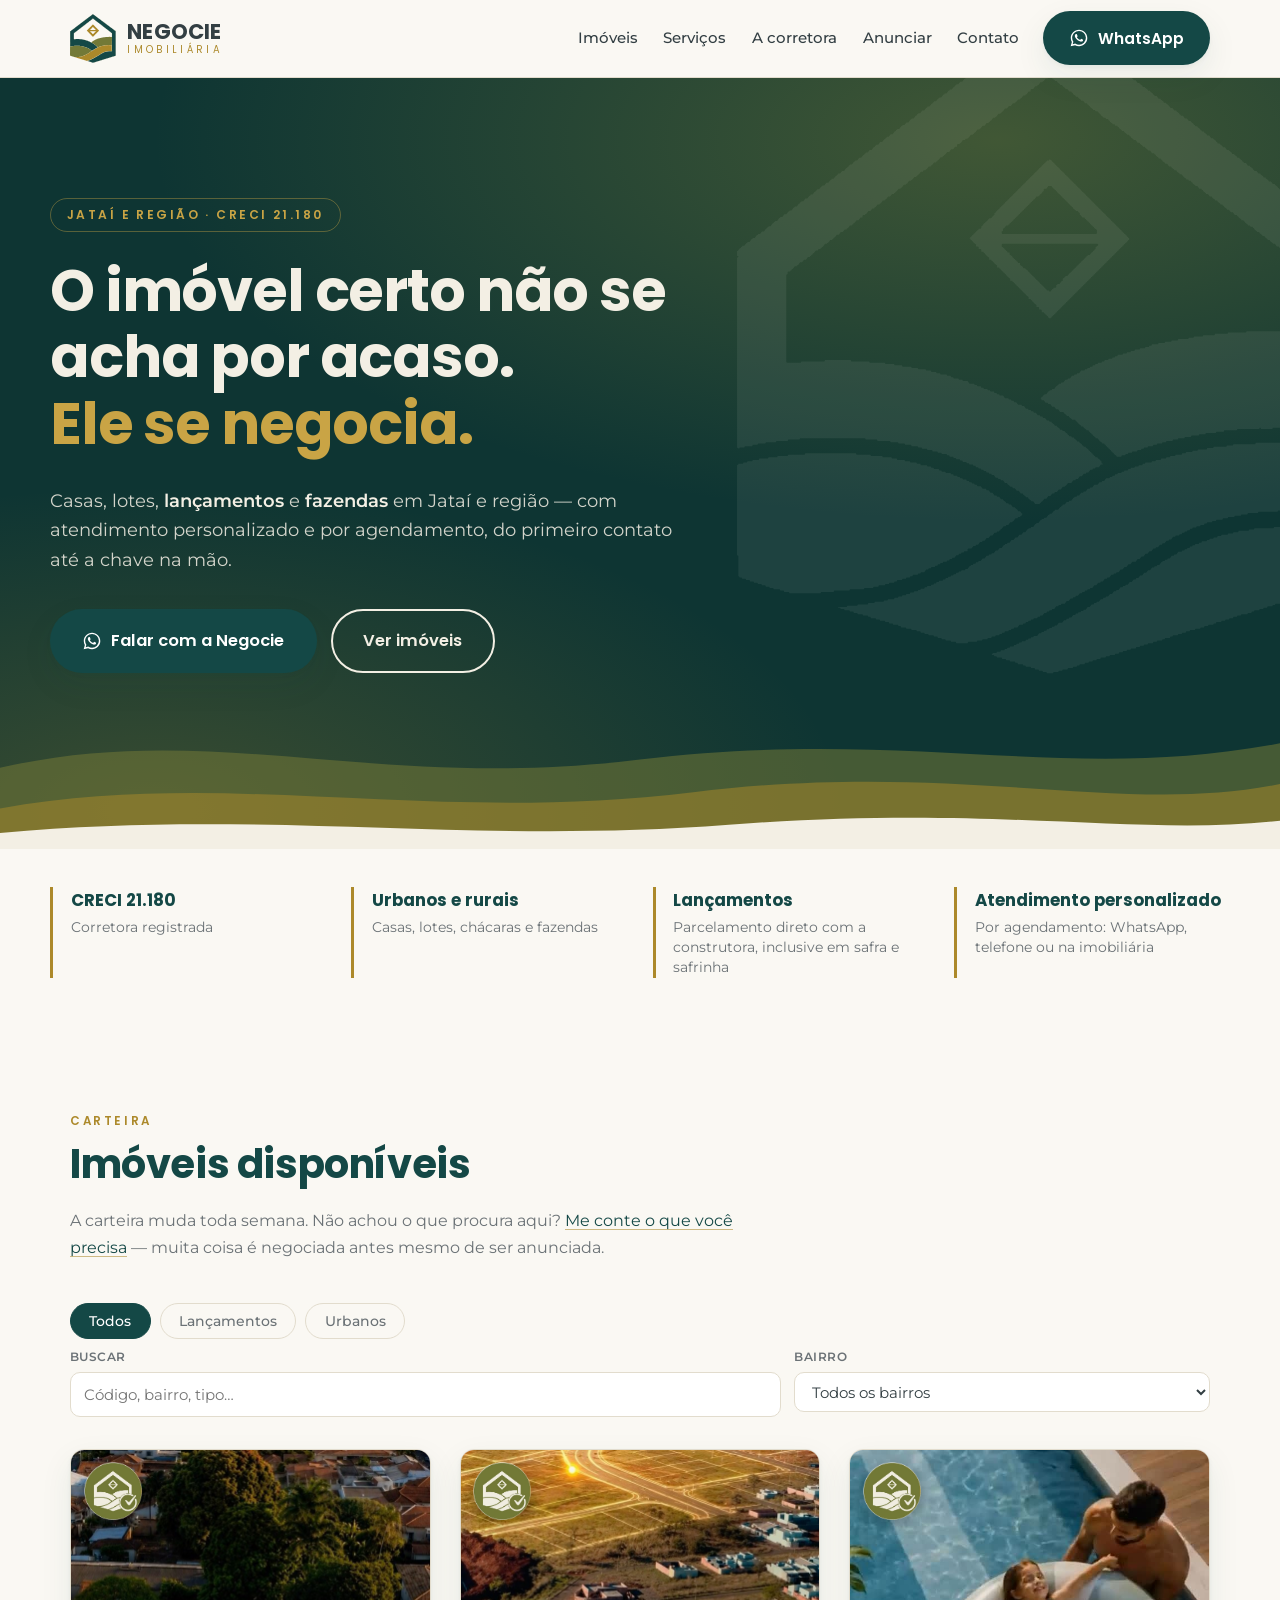
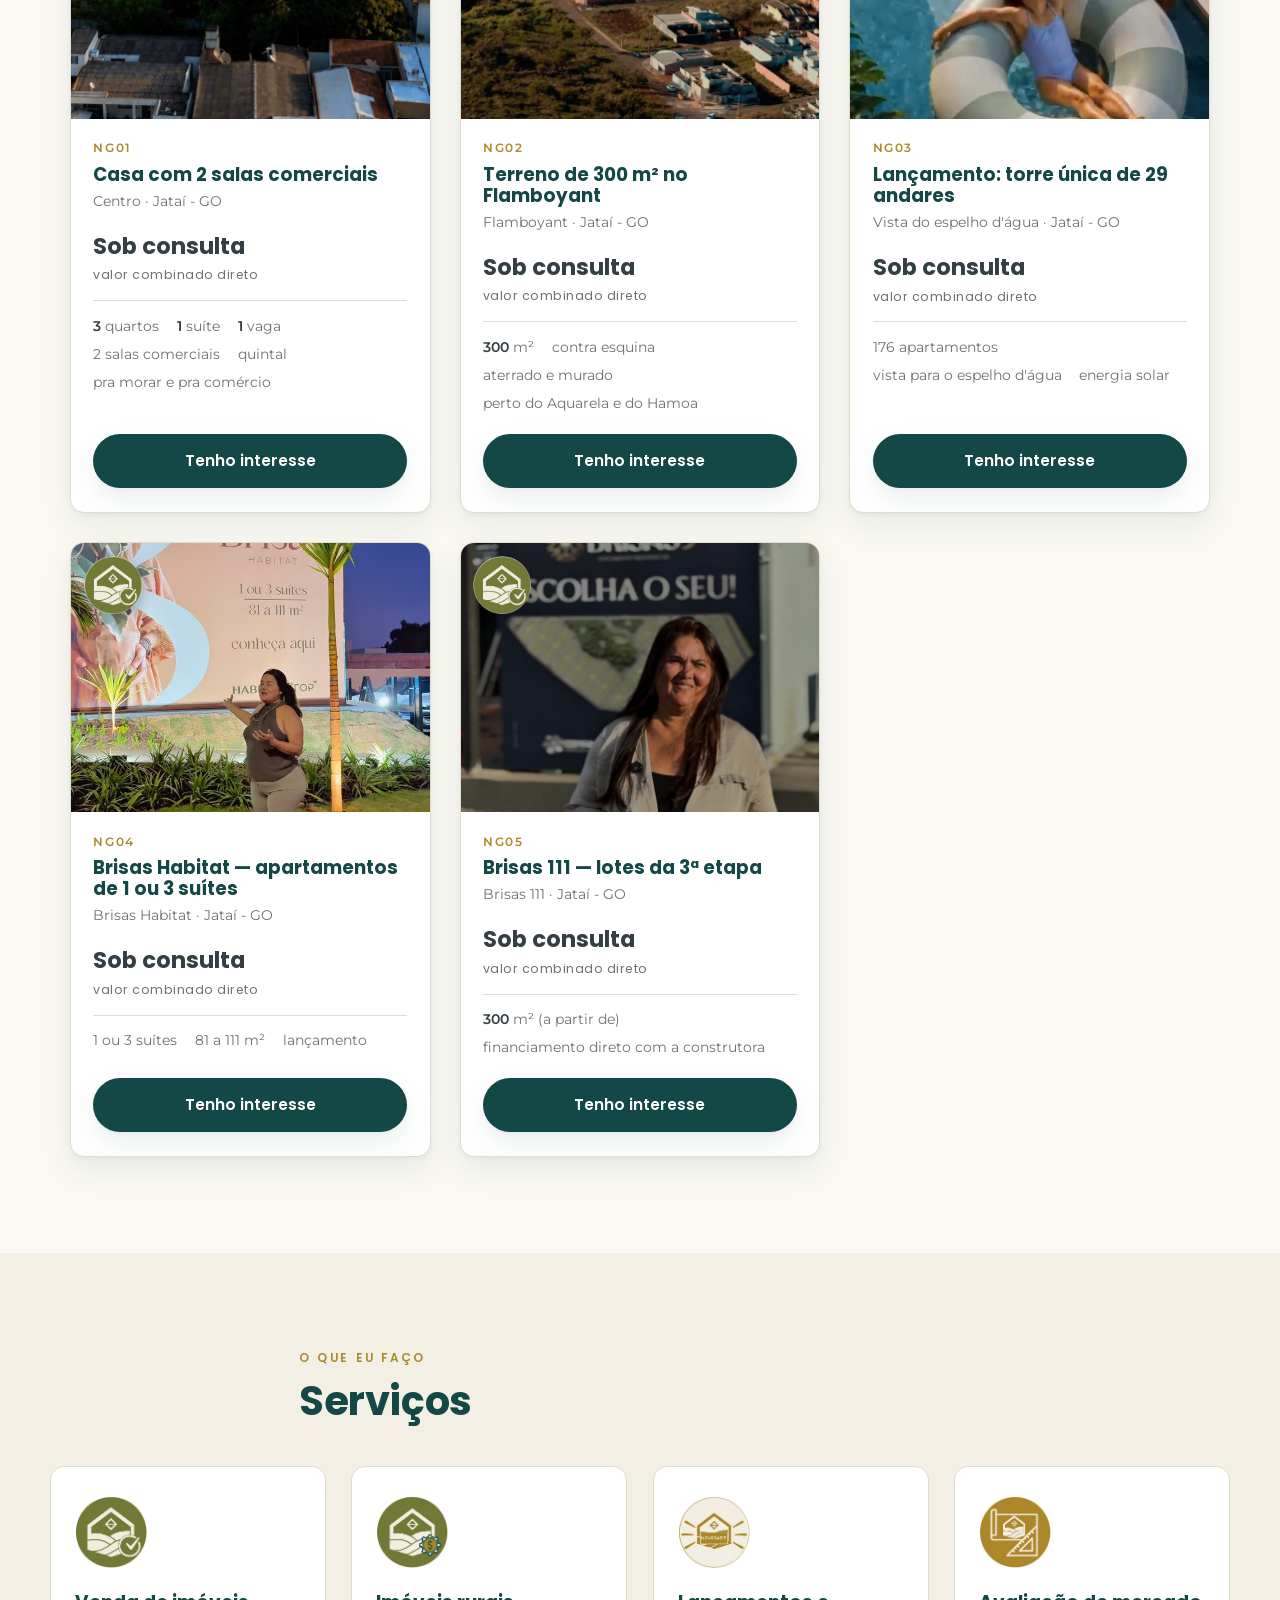
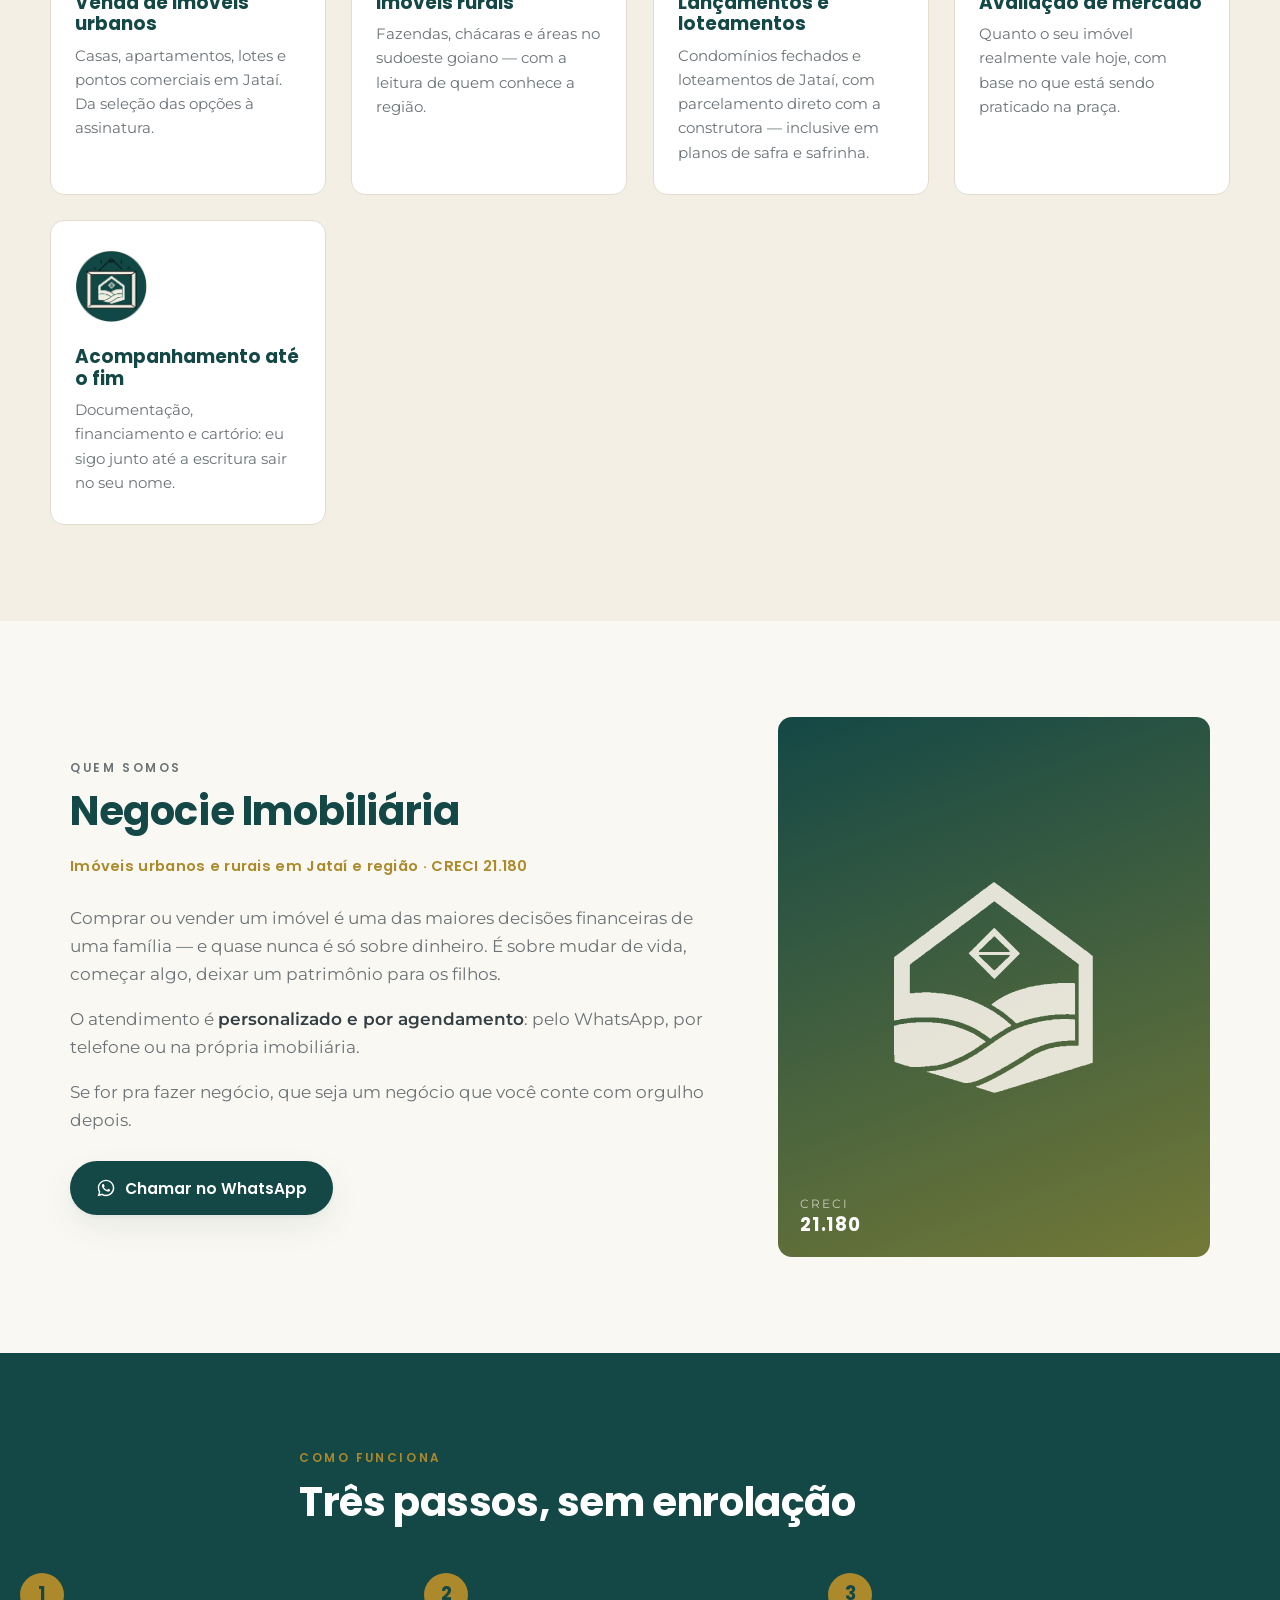
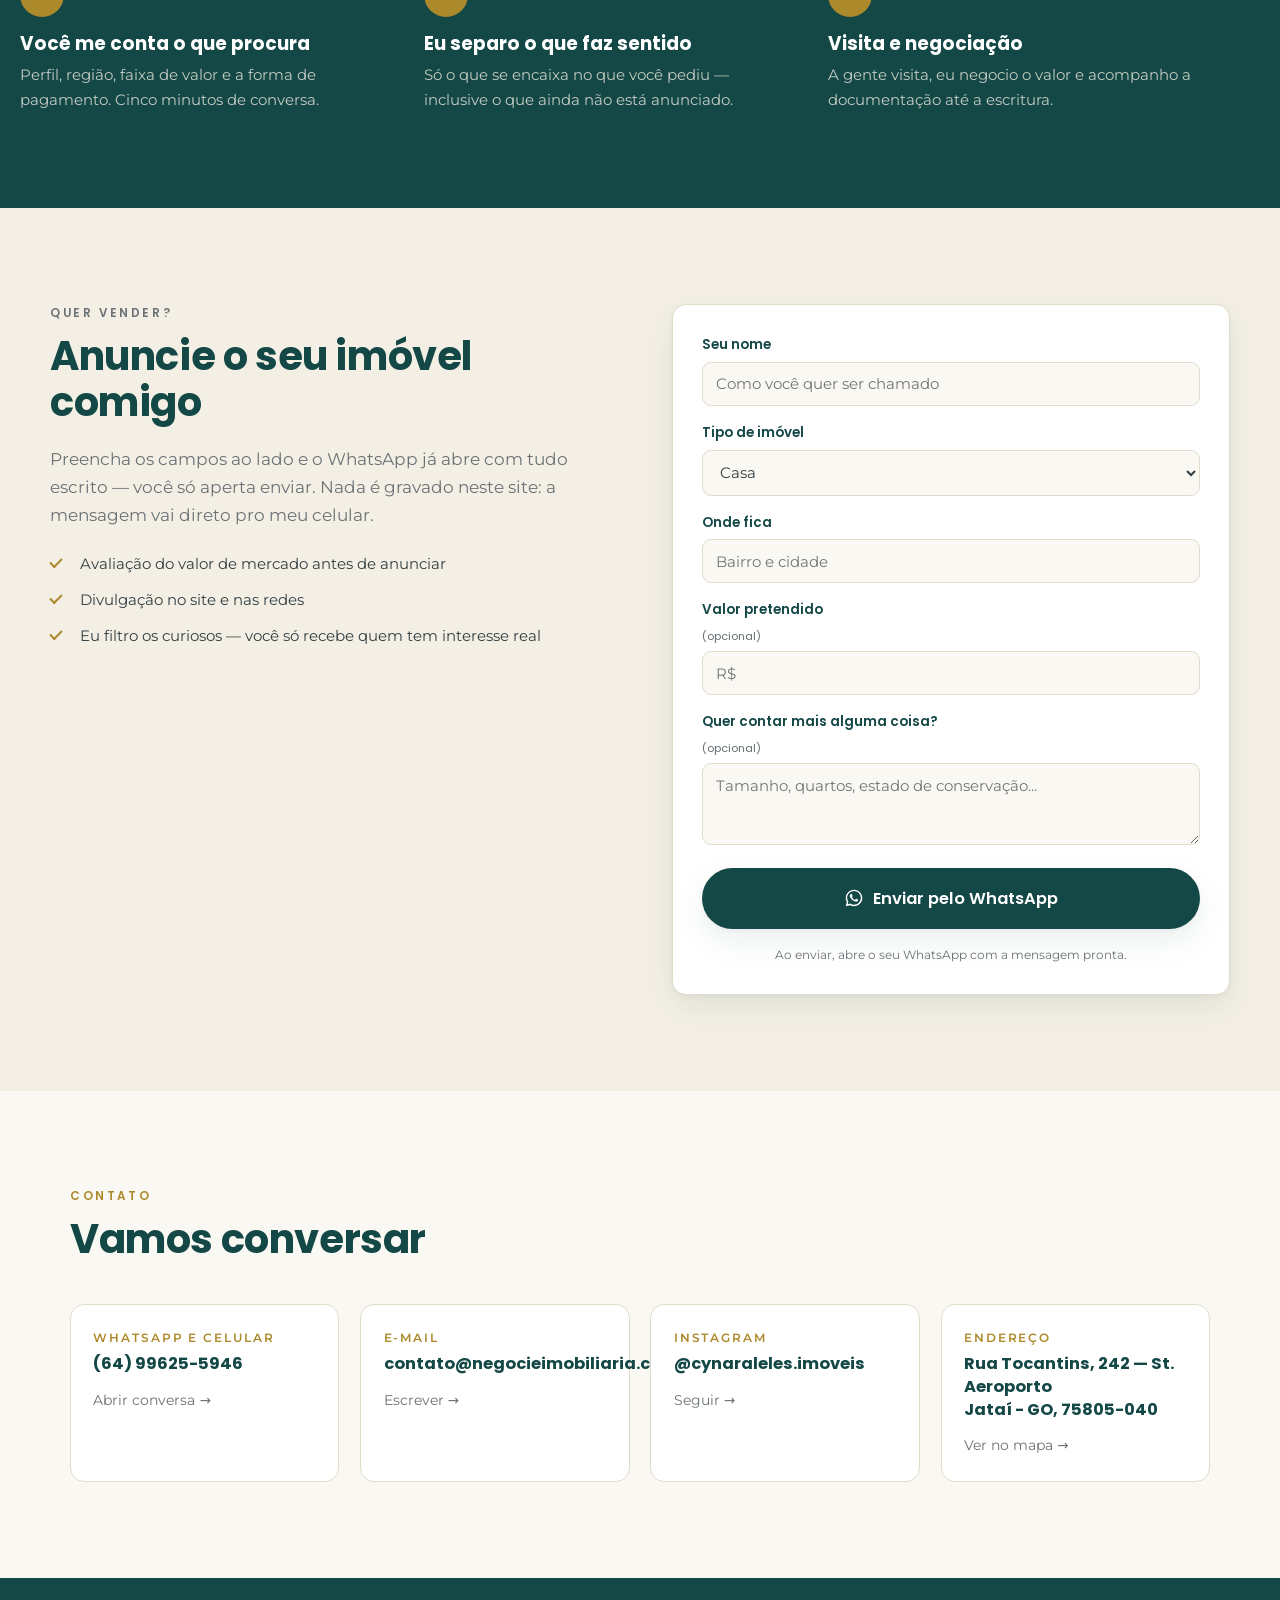
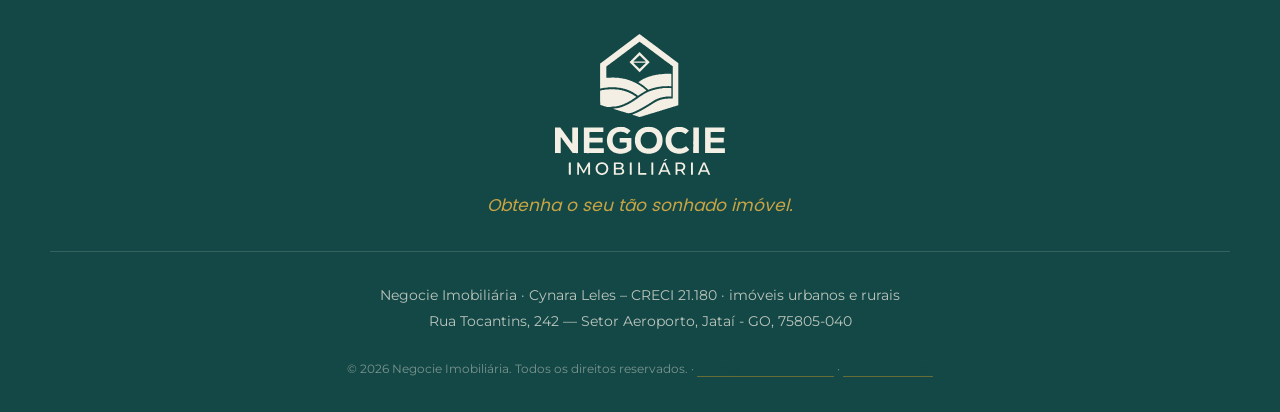
==== commit 457b49a6: "texto do site = descricao v3 aprovada pela Cynara: so venda, atendimento personalizado e por agendam" ====
--- a/index.html
+++ b/index.html
@@ -5,7 +5,7 @@
 <meta name="viewport" content="width=device-width, initial-scale=1">
 
 <title>Negocie Imobiliária — imóveis em Jataí-GO | CRECI 21.180</title>
-<meta name="description" content="Compra, venda e avaliação de imóveis urbanos e rurais em Jataí e região. Atendimento direto pelo WhatsApp. CRECI 21.180.">
+<meta name="description" content="Venda de imóveis urbanos e rurais em Jataí e região e avaliação de imóveis. Atendimento personalizado e por agendamento: WhatsApp, telefone ou na imobiliária. CRECI 21.180.">
 <meta name="author" content="Negocie Imobiliária">
 <link rel="canonical" href="https://negocieimobiliaria.com.br/">
 
@@ -14,7 +14,7 @@
 <meta property="og:locale" content="pt_BR">
 <meta property="og:site_name" content="Negocie Imobiliária">
 <meta property="og:title" content="Negocie Imobiliária — imóveis em Jataí-GO">
-<meta property="og:description" content="Imóveis urbanos e rurais em Jataí e região. Atendimento direto com a corretora. CRECI 21.180.">
+<meta property="og:description" content="Venda de imóveis urbanos e rurais em Jataí e região e avaliação de imóveis. Atendimento personalizado e por agendamento: WhatsApp, telefone ou na imobiliária. CRECI 21.180.">
 <meta property="og:image" content="https://negocieimobiliaria.com.br/img/marca/negocie_lockup.png">
 <meta name="twitter:card" content="summary_large_image">
 <meta name="theme-color" content="#144846">
@@ -96,7 +96,7 @@
     <h1>O imóvel certo não se acha por acaso.<br><span>Ele se negocia.</span></h1>
     <p class="hero__texto">
       Casas, lotes, <strong>lançamentos</strong> e <strong>fazendas</strong> em Jataí e região —
-      com atendimento direto comigo, do primeiro contato até a chave na mão.
+      com atendimento personalizado e por agendamento, do primeiro contato até a chave na mão.
     </p>
     <div class="hero__acoes">
       <a class="botao botao--zap botao--grande" data-zap="Olá, Negocie Imobiliária! Vim pelo site e quero conversar sobre um imóvel.">
@@ -121,7 +121,7 @@
     <li><strong>CRECI 21.180</strong><span>Corretora registrada</span></li>
     <li><strong>Urbanos e rurais</strong><span>Casas, lotes, chácaras e fazendas</span></li>
     <li><strong>Lançamentos</strong><span>Parcelamento direto com a construtora, inclusive em safra e safrinha</span></li>
-    <li><strong>Atendimento direto</strong><span>Você fala comigo, não com um call center</span></li>
+    <li><strong>Atendimento personalizado</strong><span>Por agendamento: WhatsApp, telefone ou na imobiliária</span></li>
   </ul>
 </section>
 
@@ -159,7 +159,7 @@
   <div class="servicos">
     <article class="servico">
       <img src="img/selos/selo_disponivel.png" alt="" width="72" height="72">
-      <h3>Compra e venda urbana</h3>
+      <h3>Venda de imóveis urbanos</h3>
       <p>Casas, apartamentos, lotes e pontos comerciais em Jataí. Da seleção das opções à assinatura.</p>
     </article>
     <article class="servico">
@@ -197,9 +197,8 @@
       para os filhos.
     </p>
     <p>
-      Por isso eu atendo de um jeito só: <strong>direto</strong>. Quem te responde no WhatsApp,
-      quem te leva pra visitar e quem senta na mesa da negociação sou eu. Sem repassar você de
-      mão em mão, sem empurrar o que não serve pra você.
+      O atendimento é <strong>personalizado e por agendamento</strong>: pelo WhatsApp, por telefone ou na
+      própria imobiliária.
     </p>
     <p>
       Se for pra fazer negócio, que seja um negócio que você conte com orgulho depois.
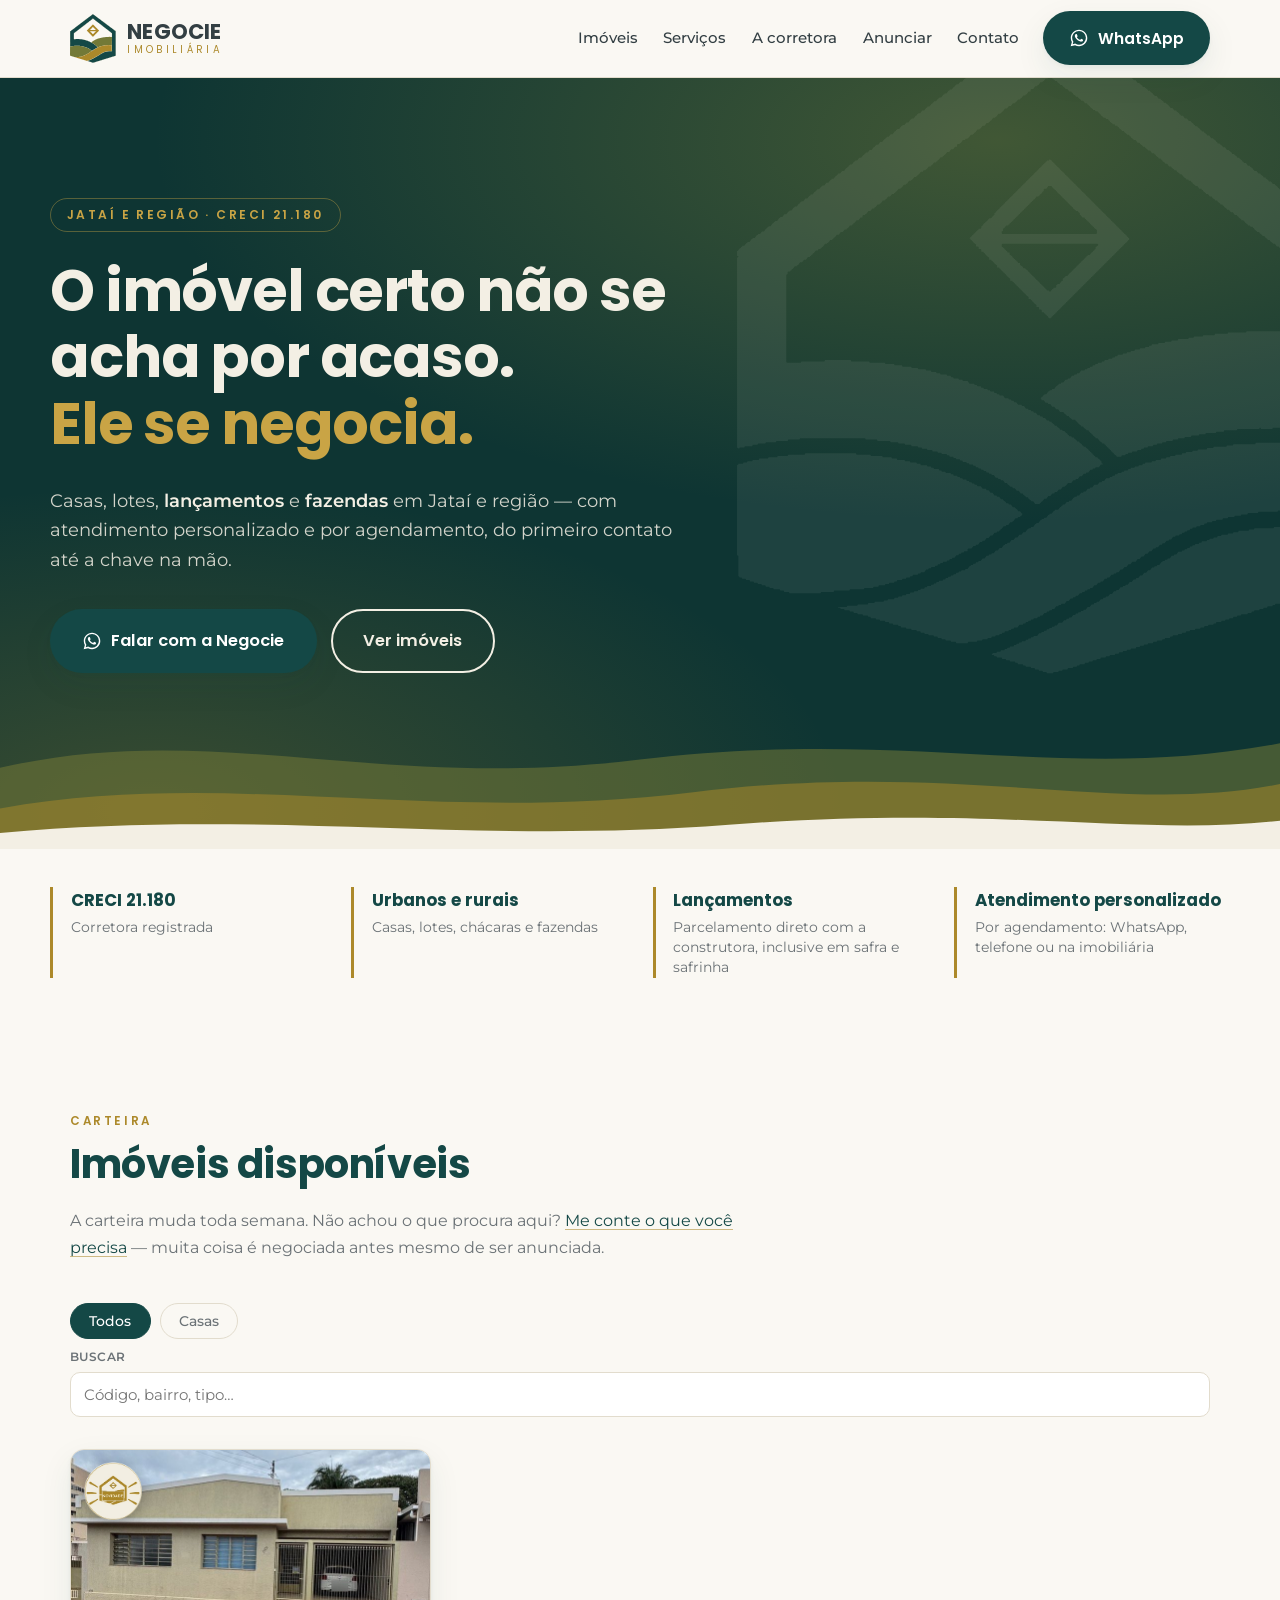
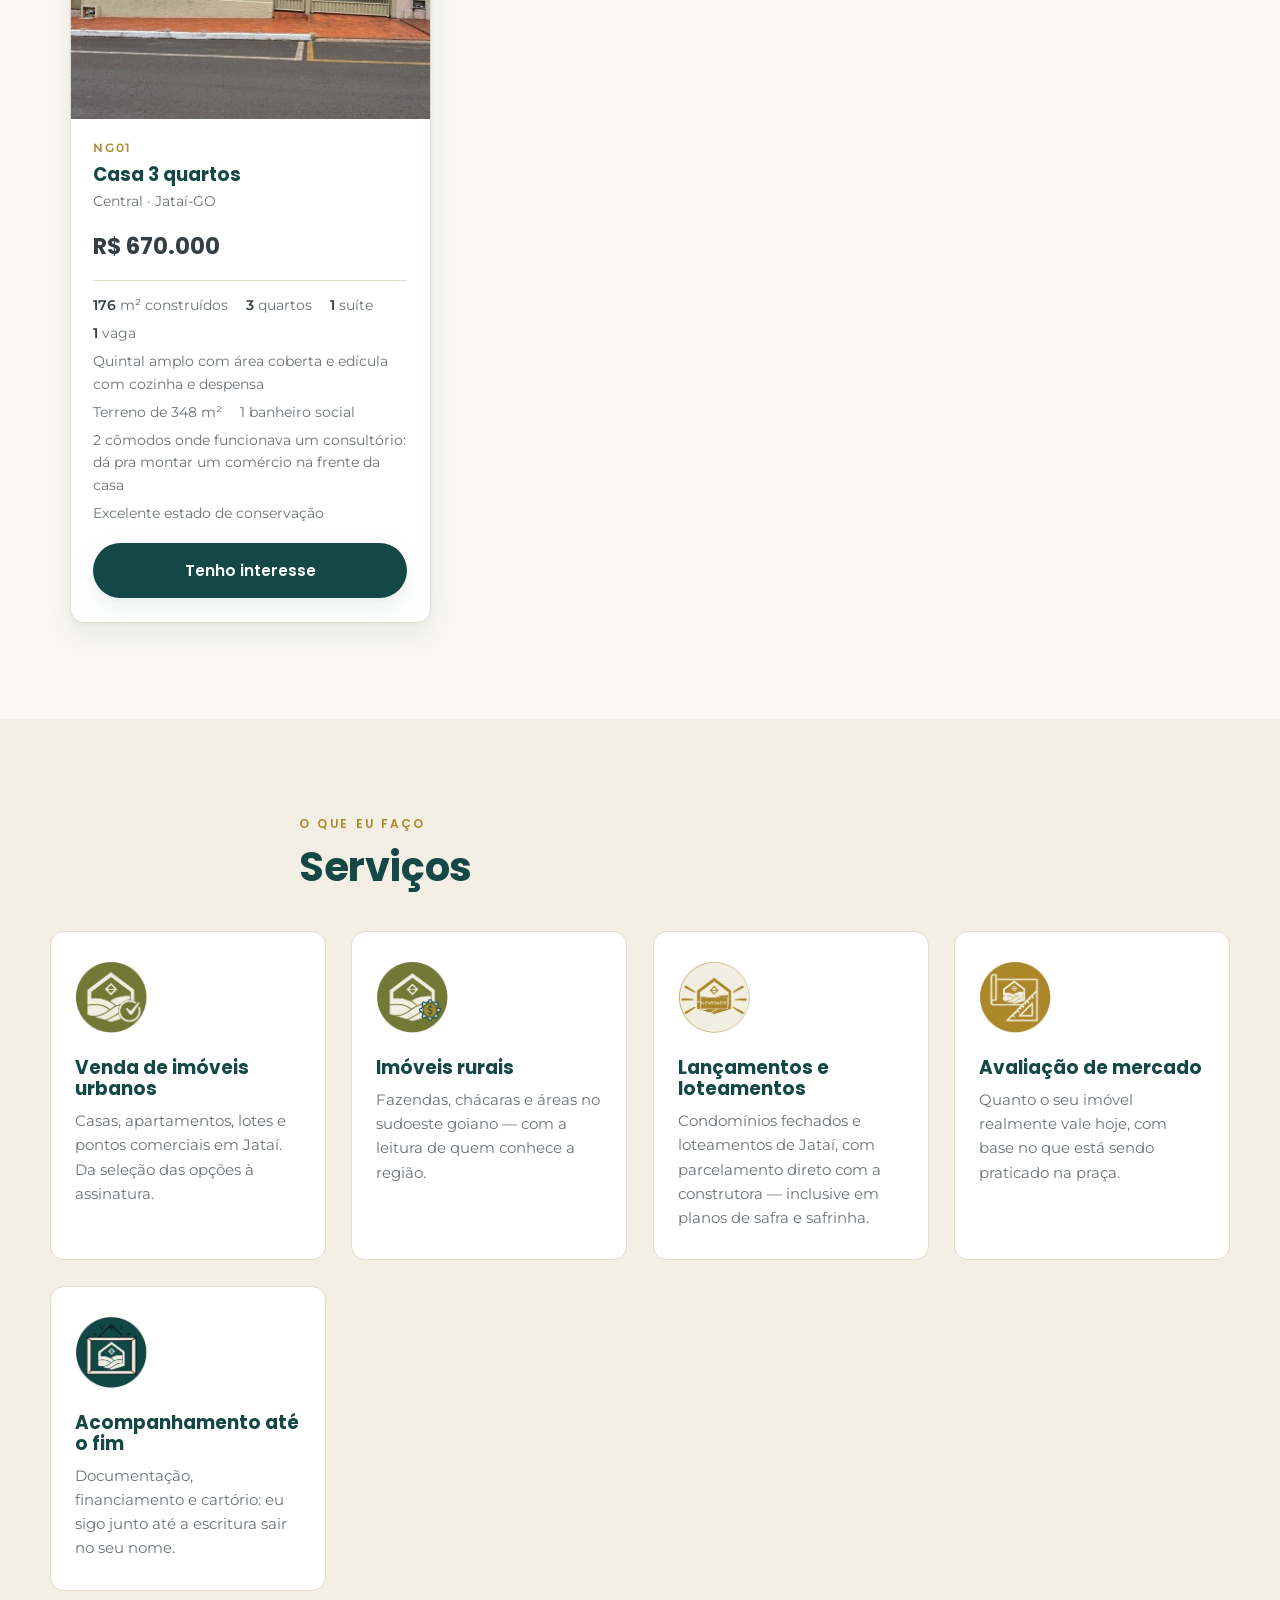
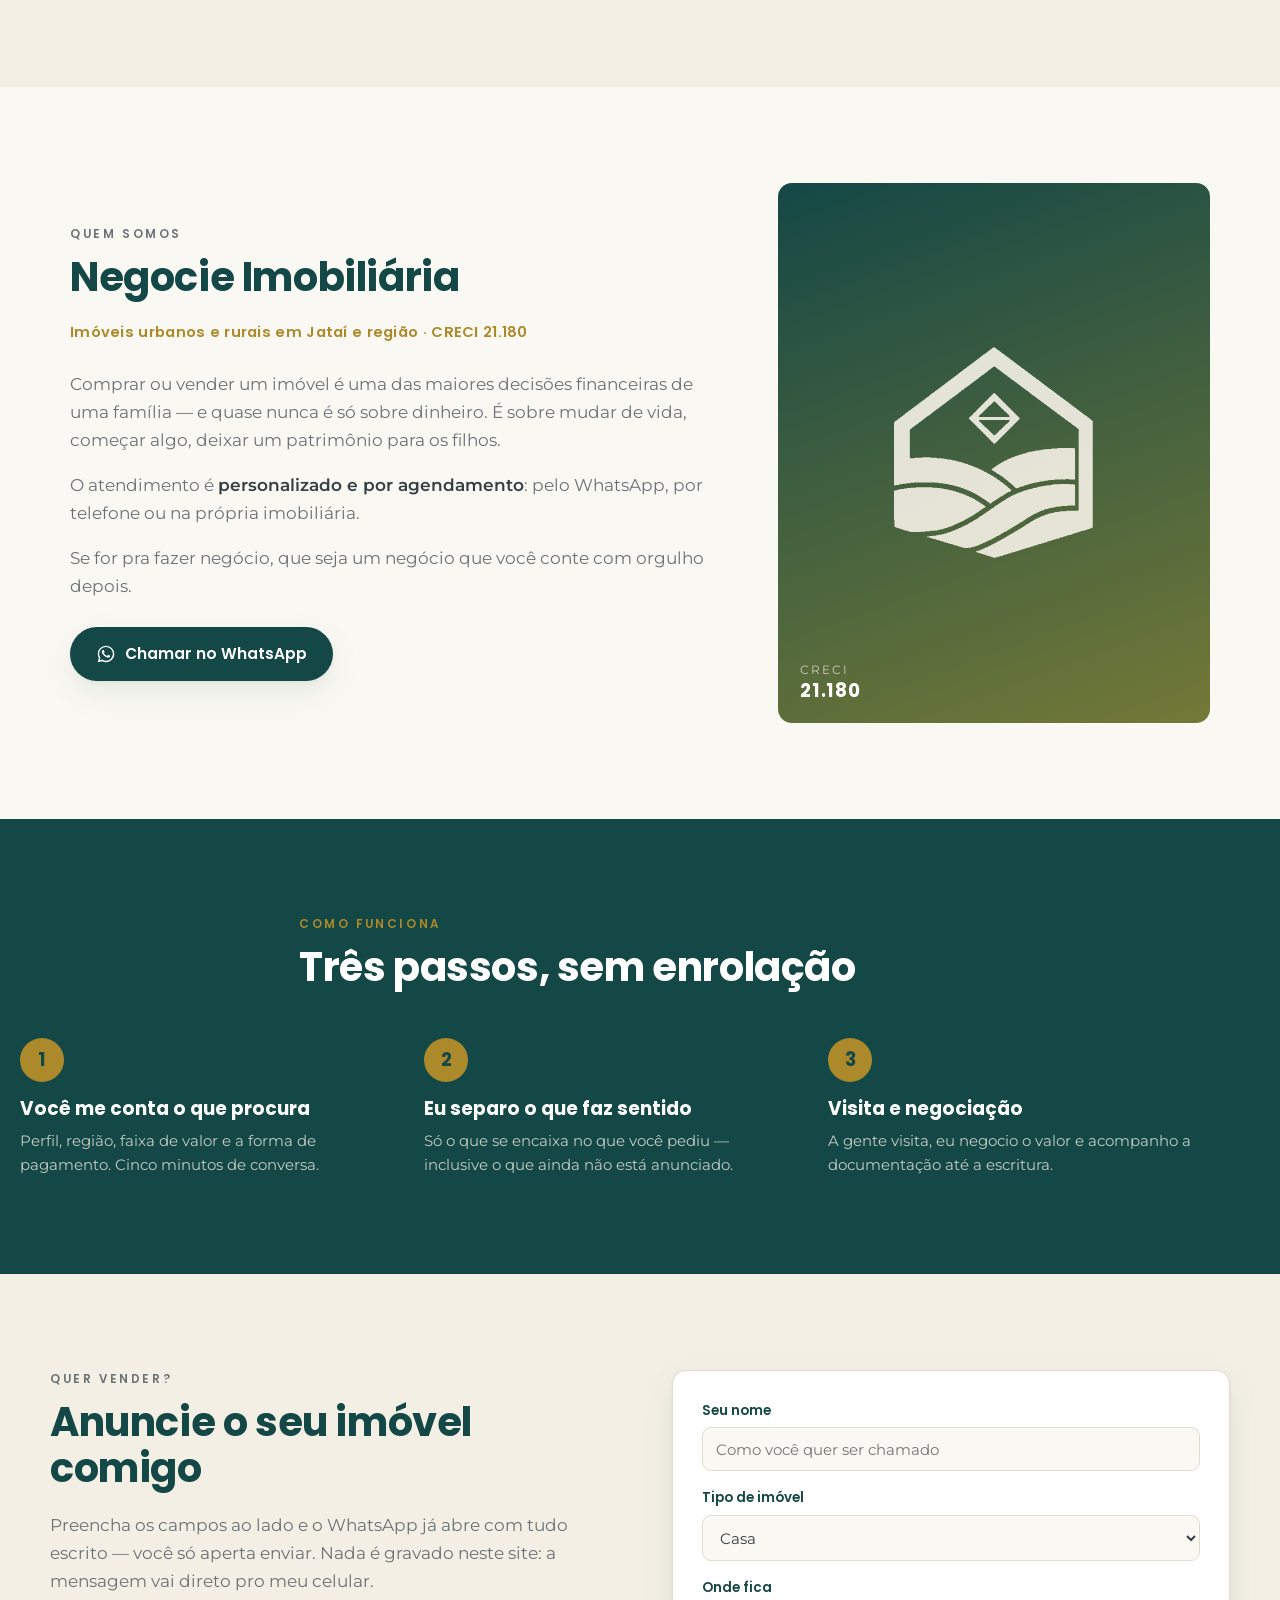
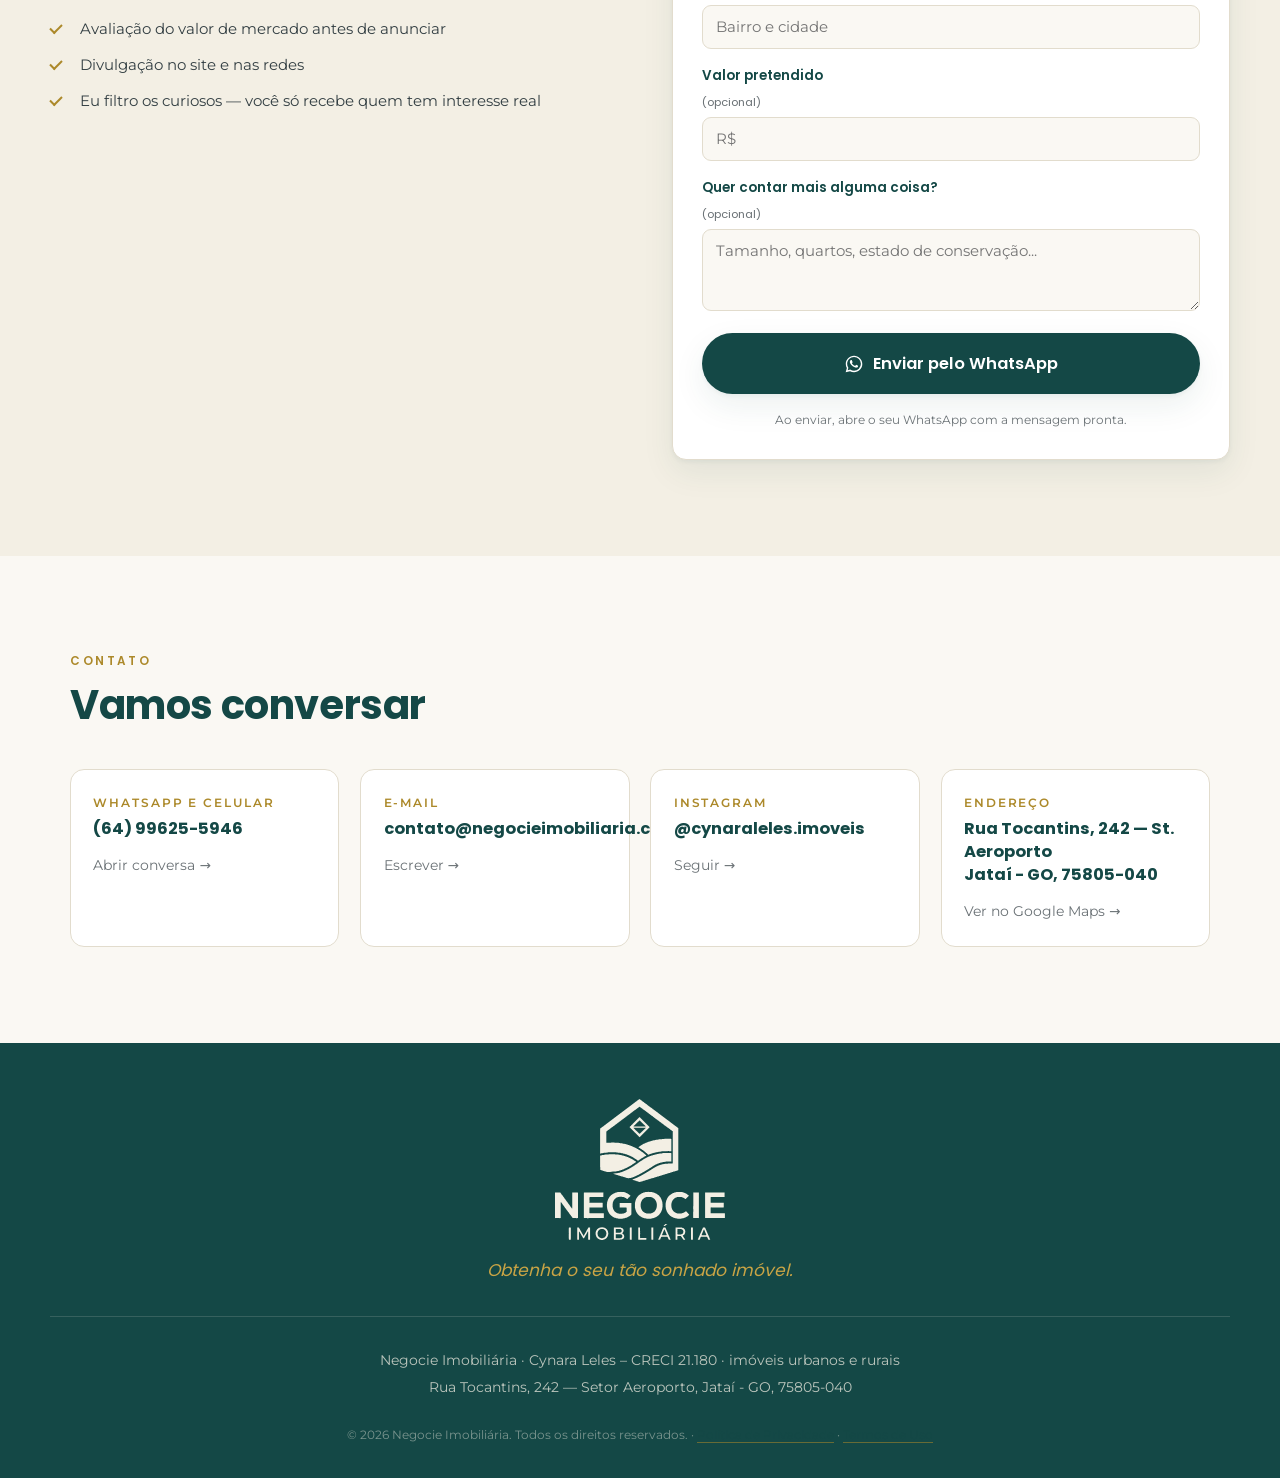
==== commit 364cd415: "site: botao "Ver no Google Maps" abre a FICHA da Negocie; hasMap/sameAs com a ficha no codigo Ordem " ====
--- a/index.html
+++ b/index.html
@@ -48,7 +48,8 @@
     "addressCountry": "BR"
   },
   "areaServed": "Jataí e região, Goiás",
-  "sameAs": ["https://www.instagram.com/cynaraleles.imoveis/"]
+  "hasMap": "https://www.google.com/maps?cid=7718062240733738256",
+  "sameAs": ["https://www.instagram.com/cynaraleles.imoveis/", "https://www.google.com/maps?cid=7718062240733738256"]
 }
 </script>
 </head>
@@ -298,10 +299,10 @@
       <strong>@cynaraleles.imoveis</strong>
       <span class="contato__acao">Seguir →</span>
     </a>
-    <a class="contato" href="https://www.google.com/maps/search/?api=1&query=Rua+Tocantins+242+Setor+Aeroporto+Jata%C3%AD+GO+75805-040" target="_blank" rel="noopener">
+    <a class="contato" href="https://www.google.com/maps/search/?api=1&query=Negocie+Imobili%C3%A1ria&query_place_id=ChIJW6u2GmVtYpMREDVKRbcQHGs" target="_blank" rel="noopener">
       <span class="contato__rotulo">Endereço</span>
       <strong>Rua Tocantins, 242 — St. Aeroporto<br>Jataí - GO, 75805-040</strong>
-      <span class="contato__acao">Ver no mapa →</span>
+      <span class="contato__acao">Ver no Google Maps →</span>
     </a>
   </div>
 </section>
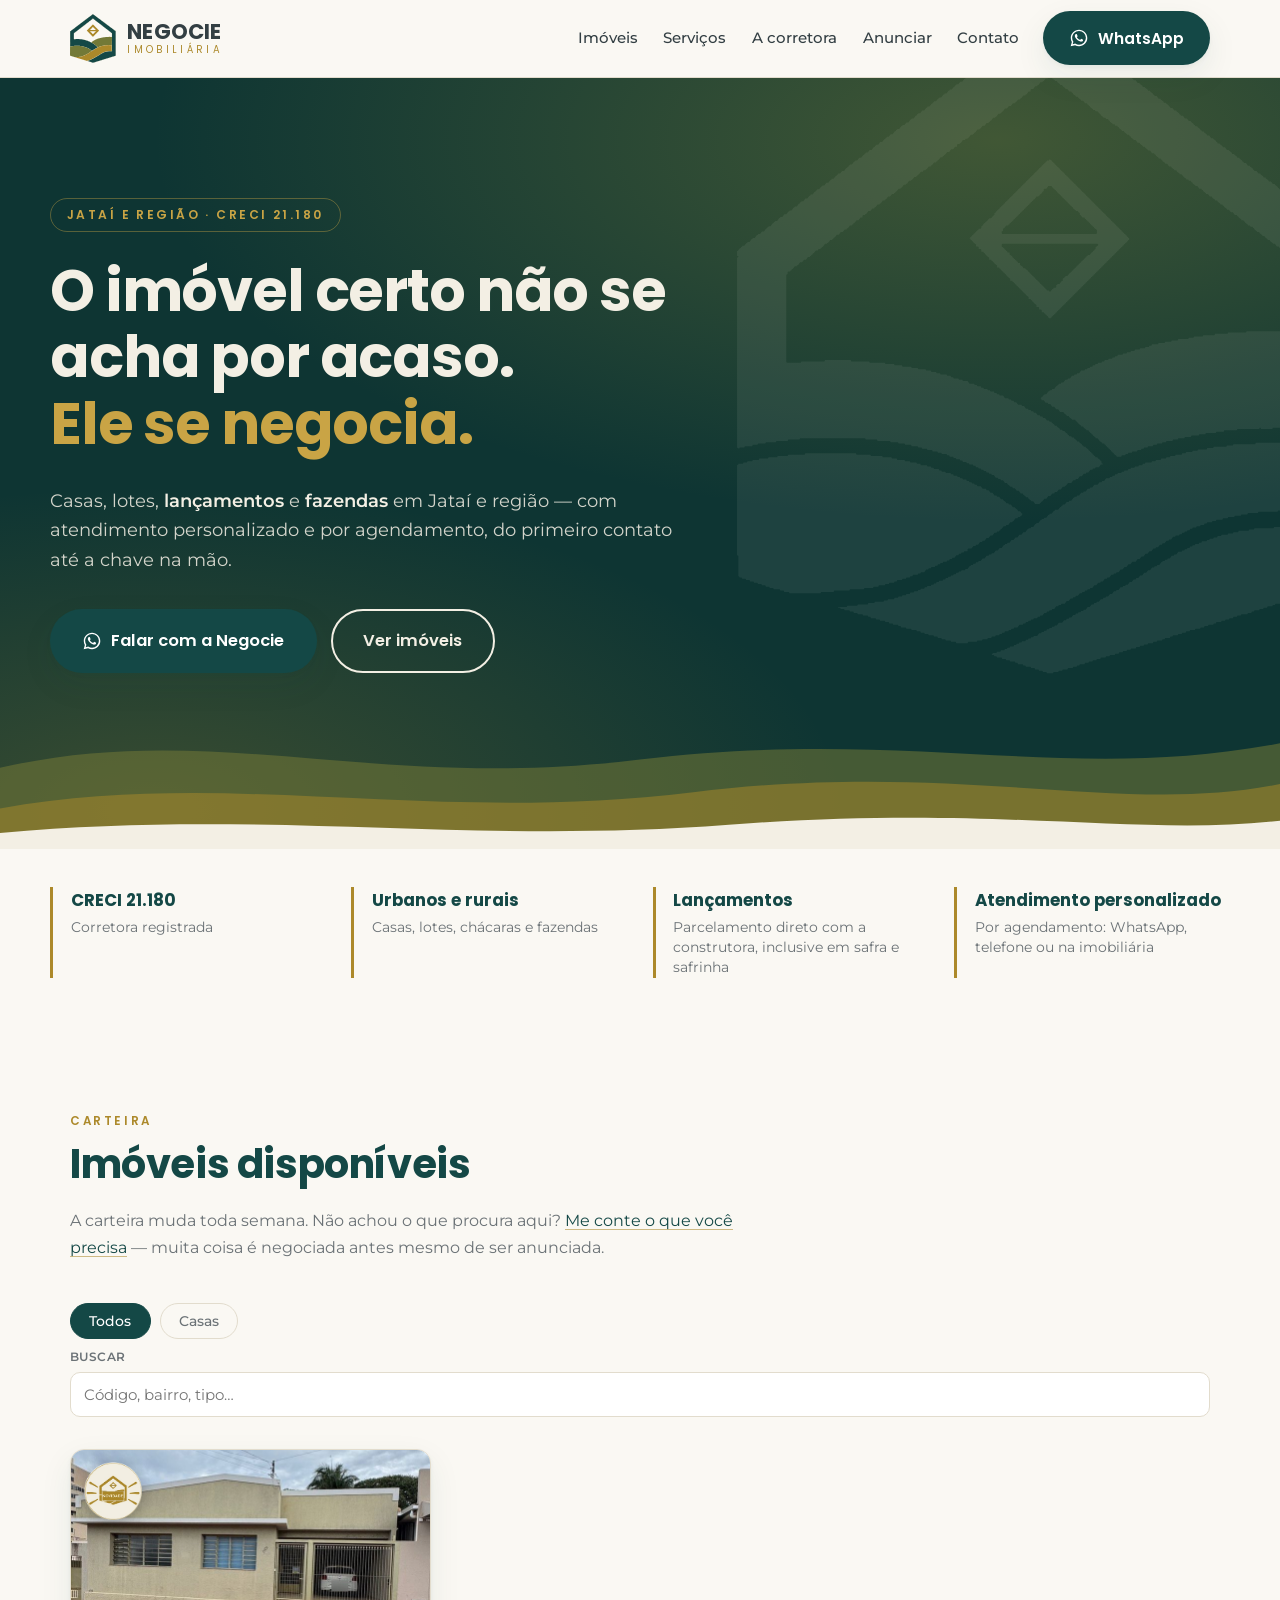
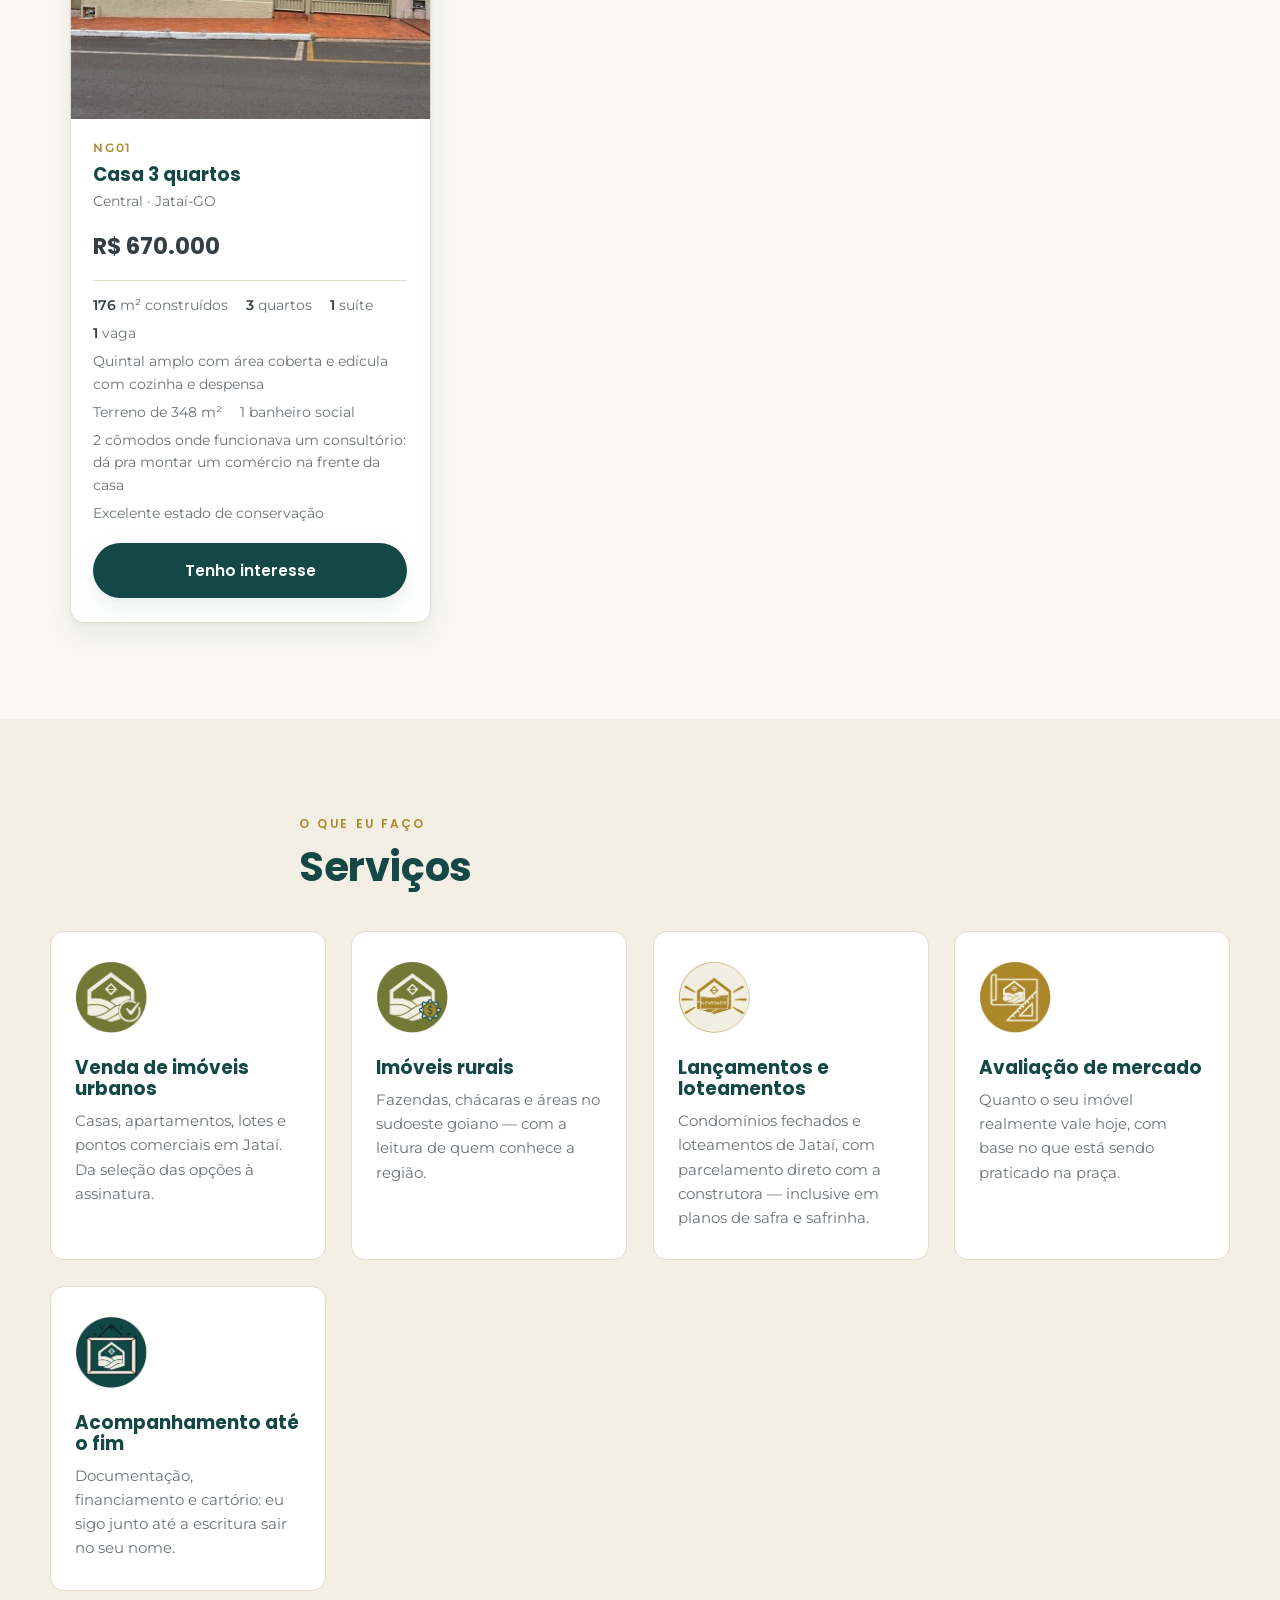
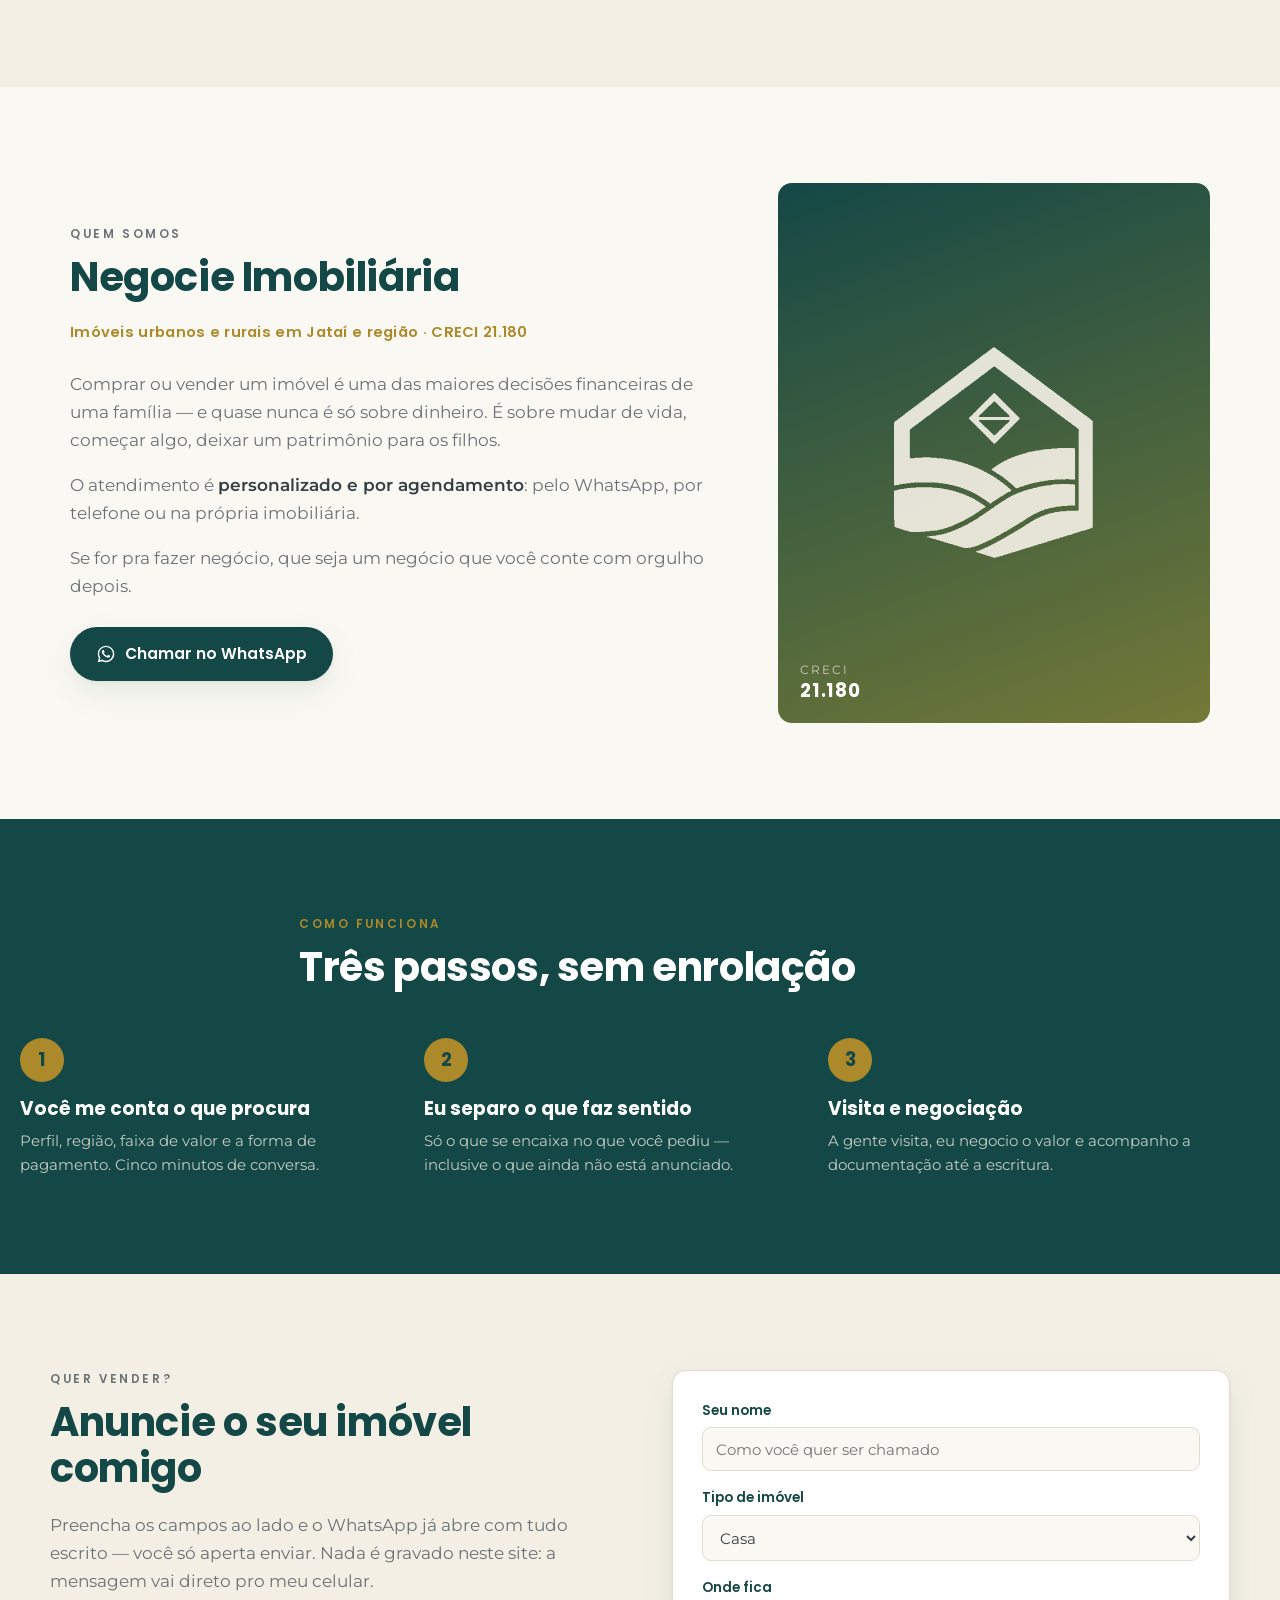
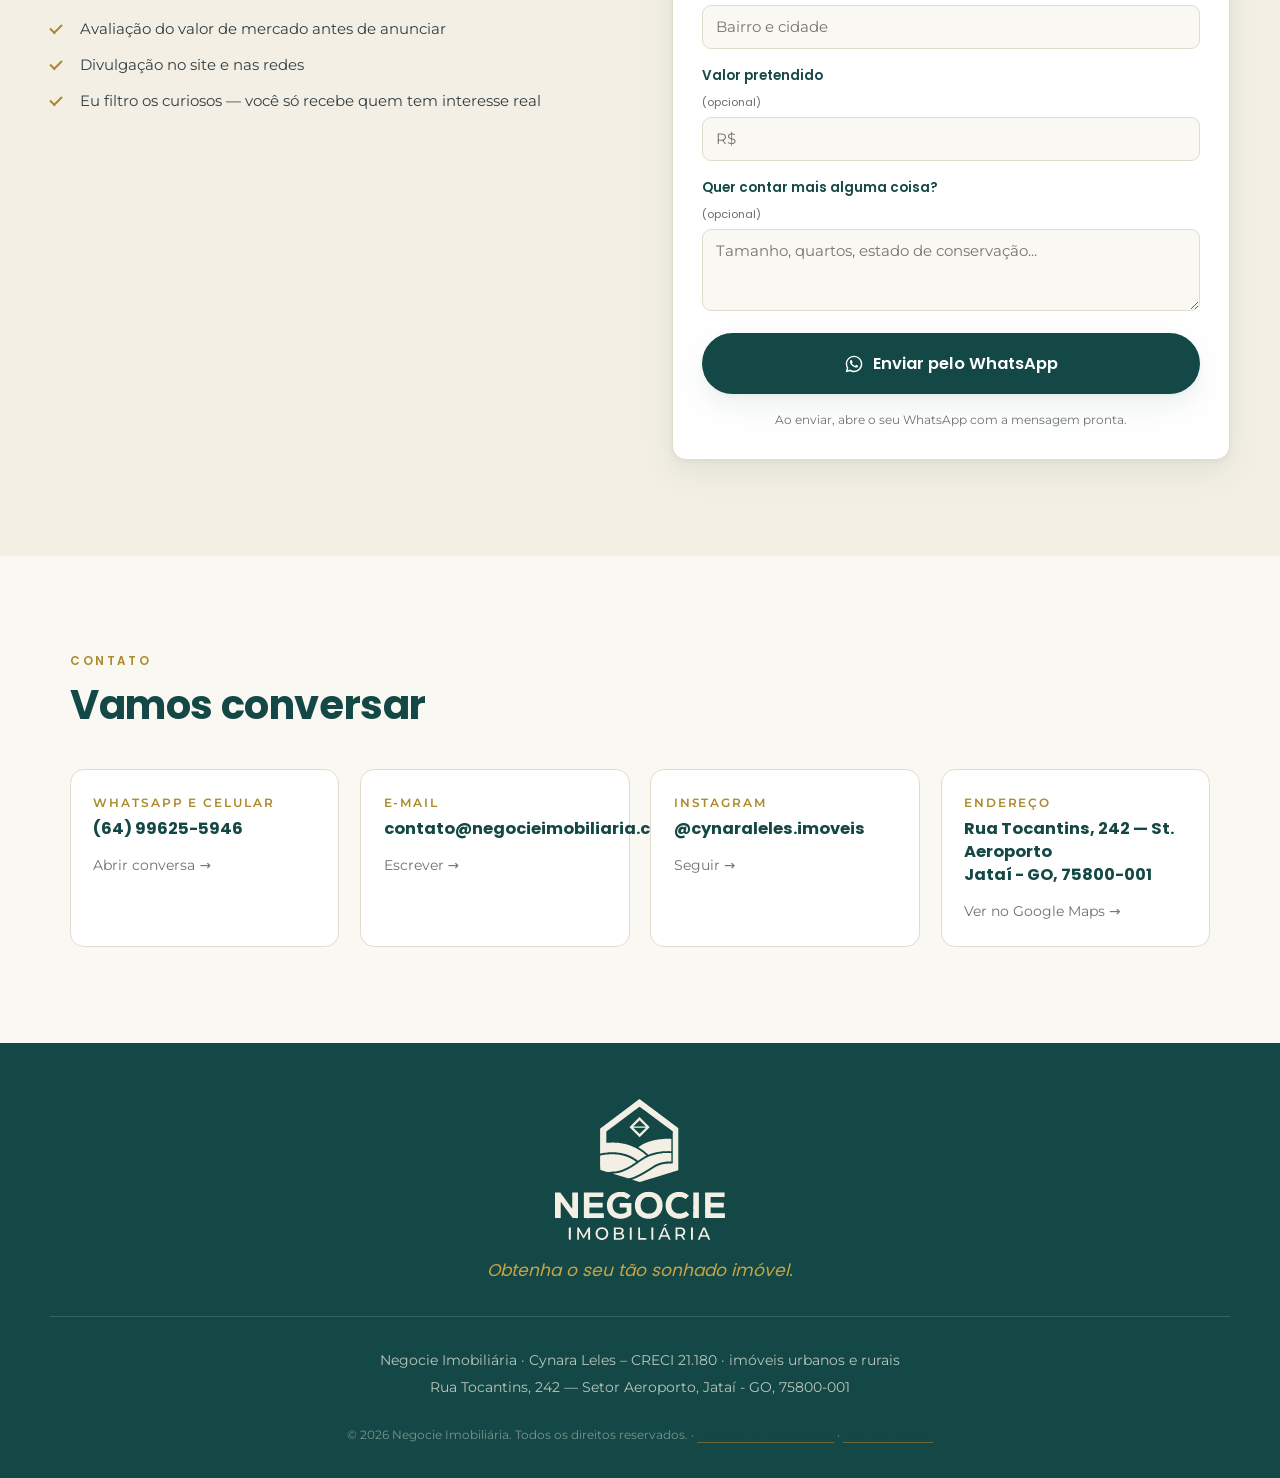
==== commit 61c2c9b5: "site: CEP 75805-040 -> 75800-001 em todo o site (igual a ficha do Google) Ordem do Lazaro 14/10/2026" ====
--- a/index.html
+++ b/index.html
@@ -44,7 +44,7 @@
     "streetAddress": "Rua Tocantins, 242 — Setor Aeroporto",
     "addressLocality": "Jataí",
     "addressRegion": "GO",
-    "postalCode": "75805-040",
+    "postalCode": "75800-001",
     "addressCountry": "BR"
   },
   "areaServed": "Jataí e região, Goiás",
@@ -301,7 +301,7 @@
     </a>
     <a class="contato" href="https://www.google.com/maps/search/?api=1&query=Negocie+Imobili%C3%A1ria&query_place_id=ChIJW6u2GmVtYpMREDVKRbcQHGs" target="_blank" rel="noopener">
       <span class="contato__rotulo">Endereço</span>
-      <strong>Rua Tocantins, 242 — St. Aeroporto<br>Jataí - GO, 75805-040</strong>
+      <strong>Rua Tocantins, 242 — St. Aeroporto<br>Jataí - GO, 75800-001</strong>
       <span class="contato__acao">Ver no Google Maps →</span>
     </a>
   </div>
@@ -317,7 +317,7 @@
   </div>
   <div class="rodape__linha">
     <p class="rodape__legal">Negocie Imobiliária · Cynara Leles – CRECI 21.180 · imóveis urbanos e rurais</p>
-    <p>Rua Tocantins, 242 — Setor Aeroporto, Jataí - GO, 75805-040</p>
+    <p>Rua Tocantins, 242 — Setor Aeroporto, Jataí - GO, 75800-001</p>
   </div>
   <p class="rodape__miudo">© <span id="ano"></span> Negocie Imobiliária. Todos os direitos reservados. · <a href="privacidade.html">Política de Privacidade</a> · <a href="termos.html">Termos de Uso</a></p>
 </footer>
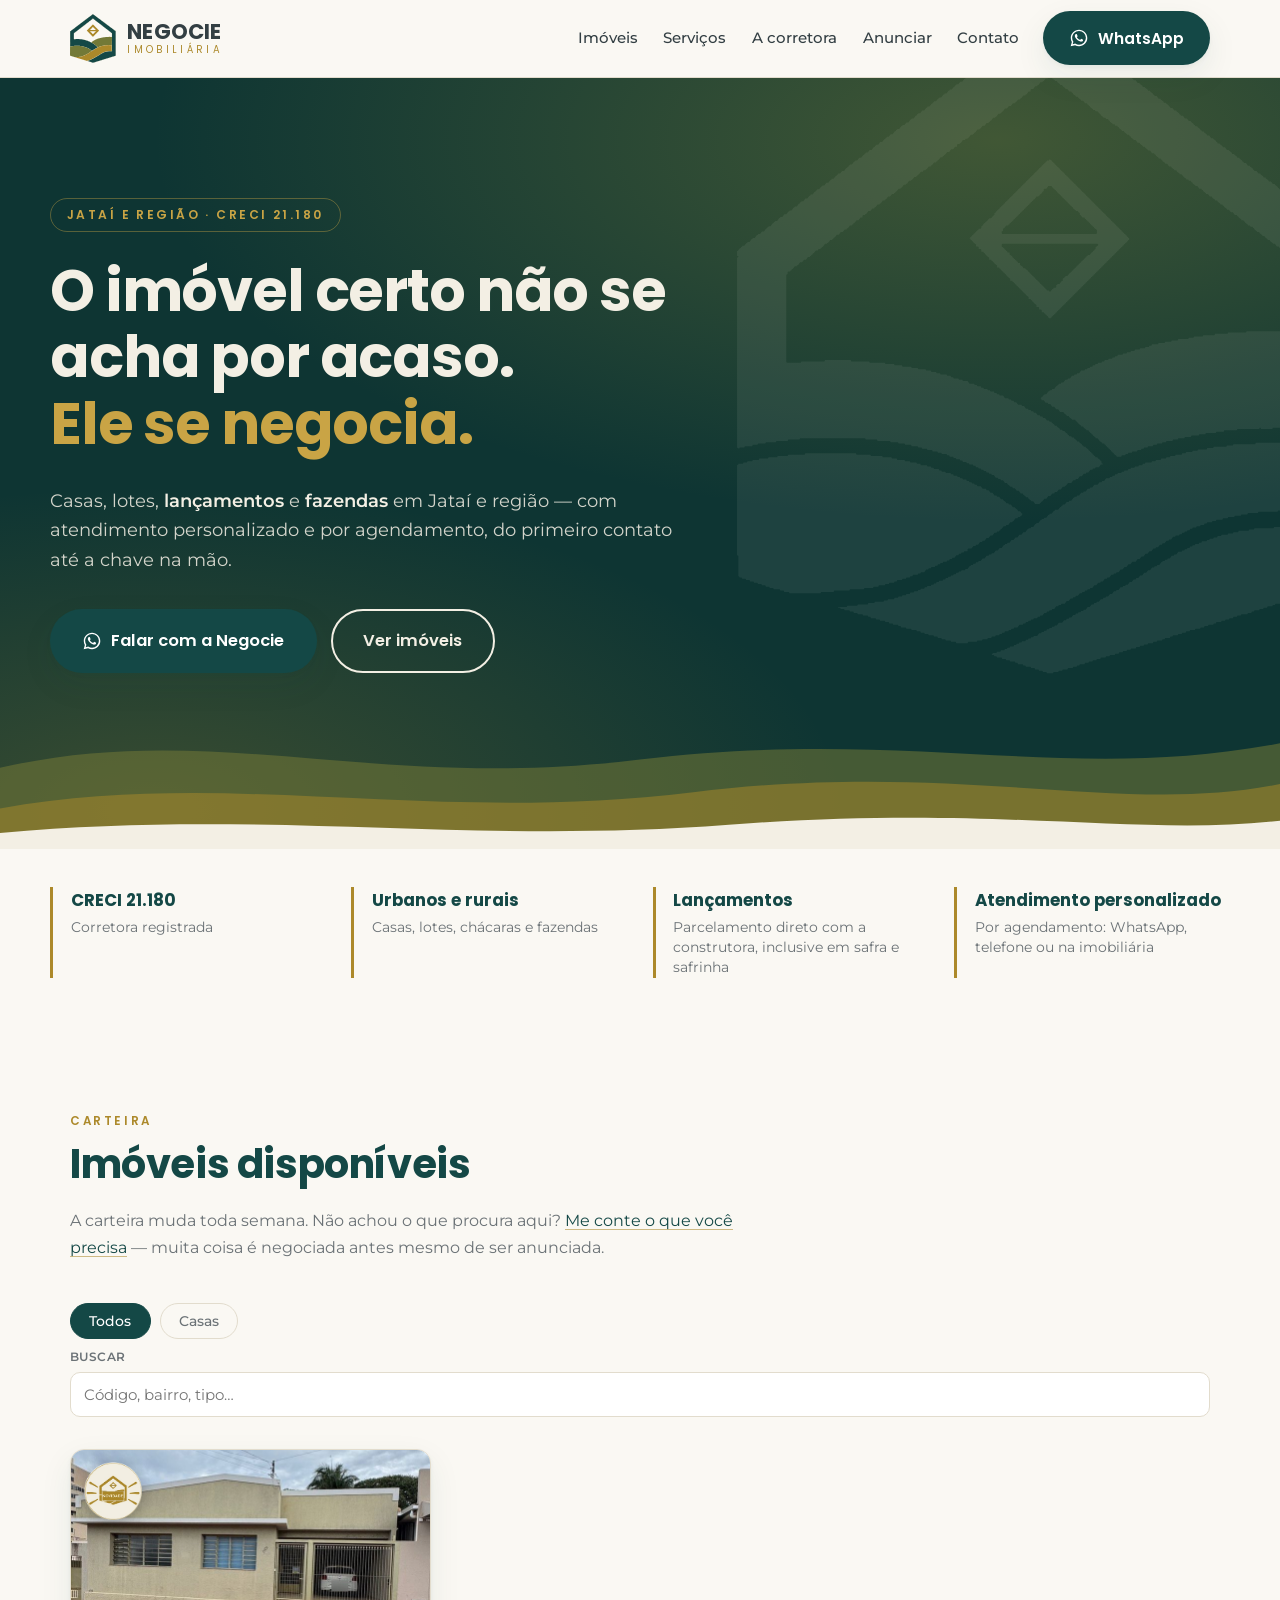
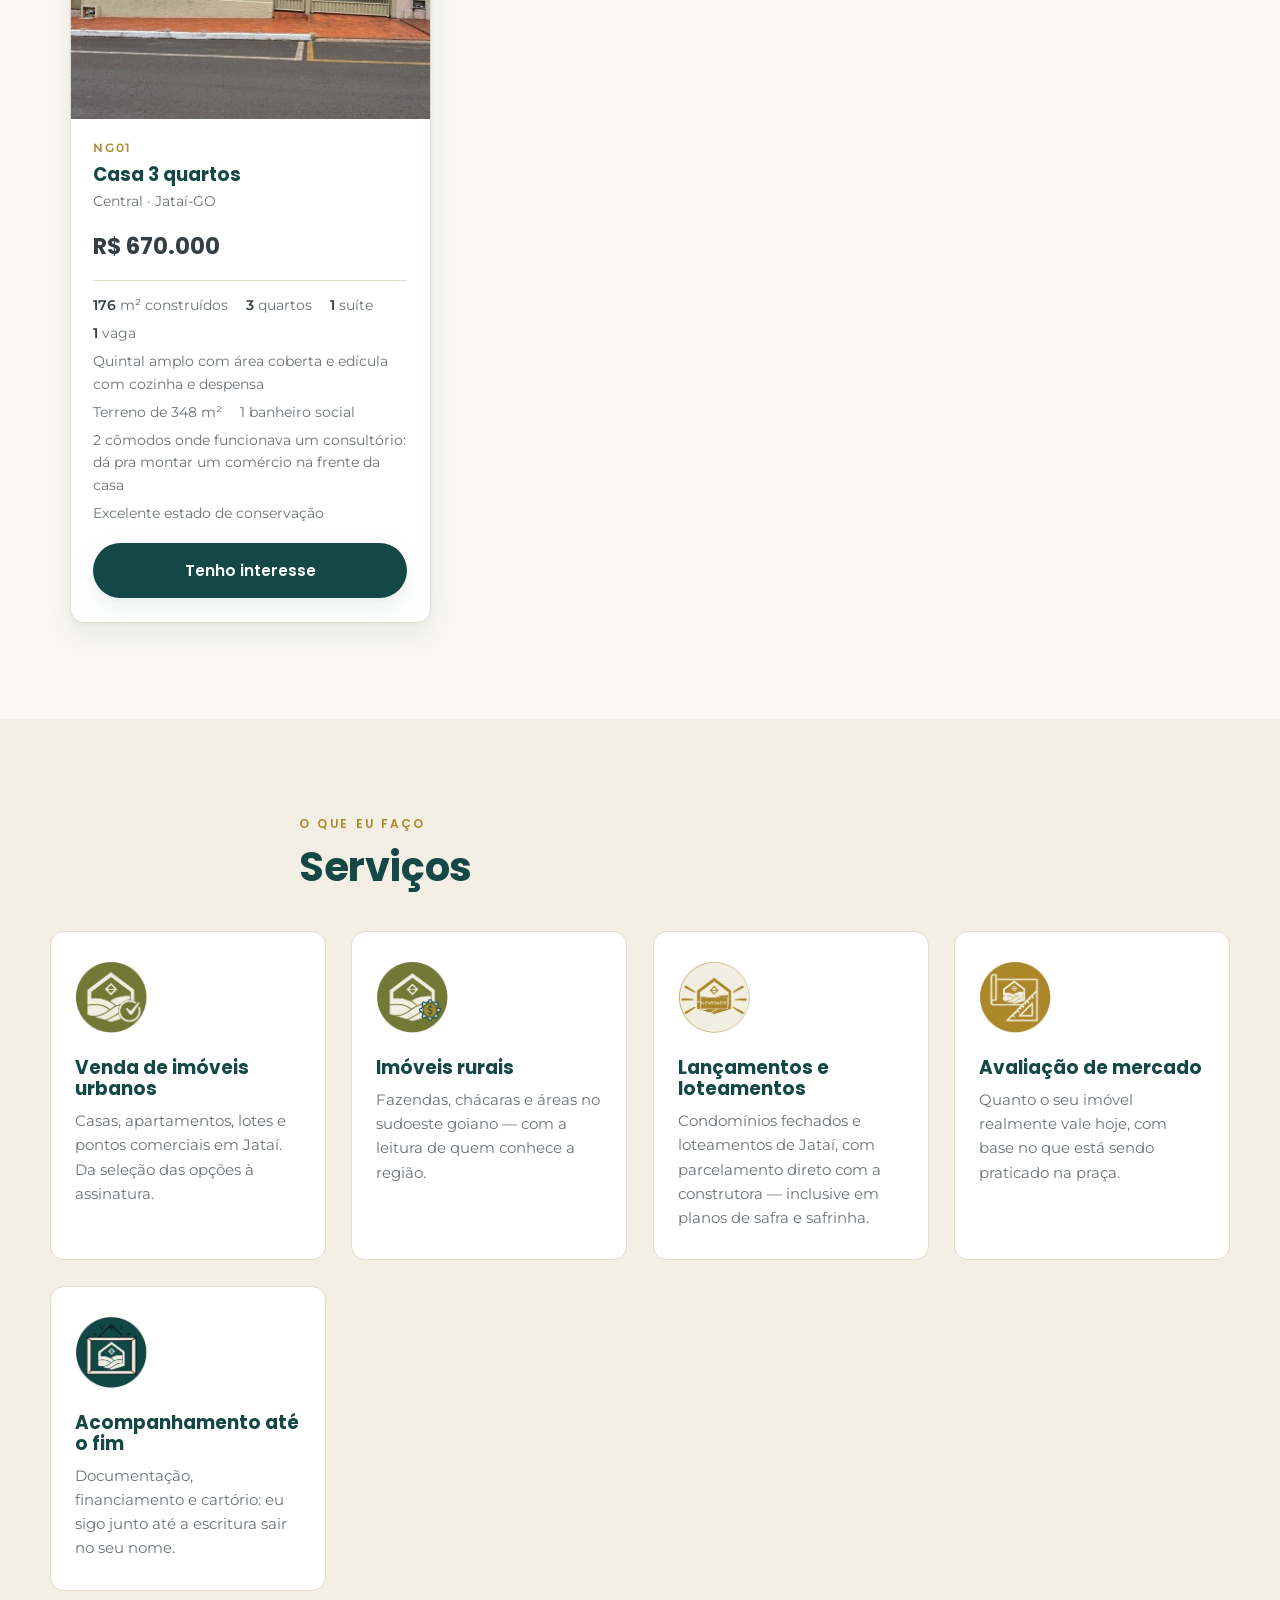
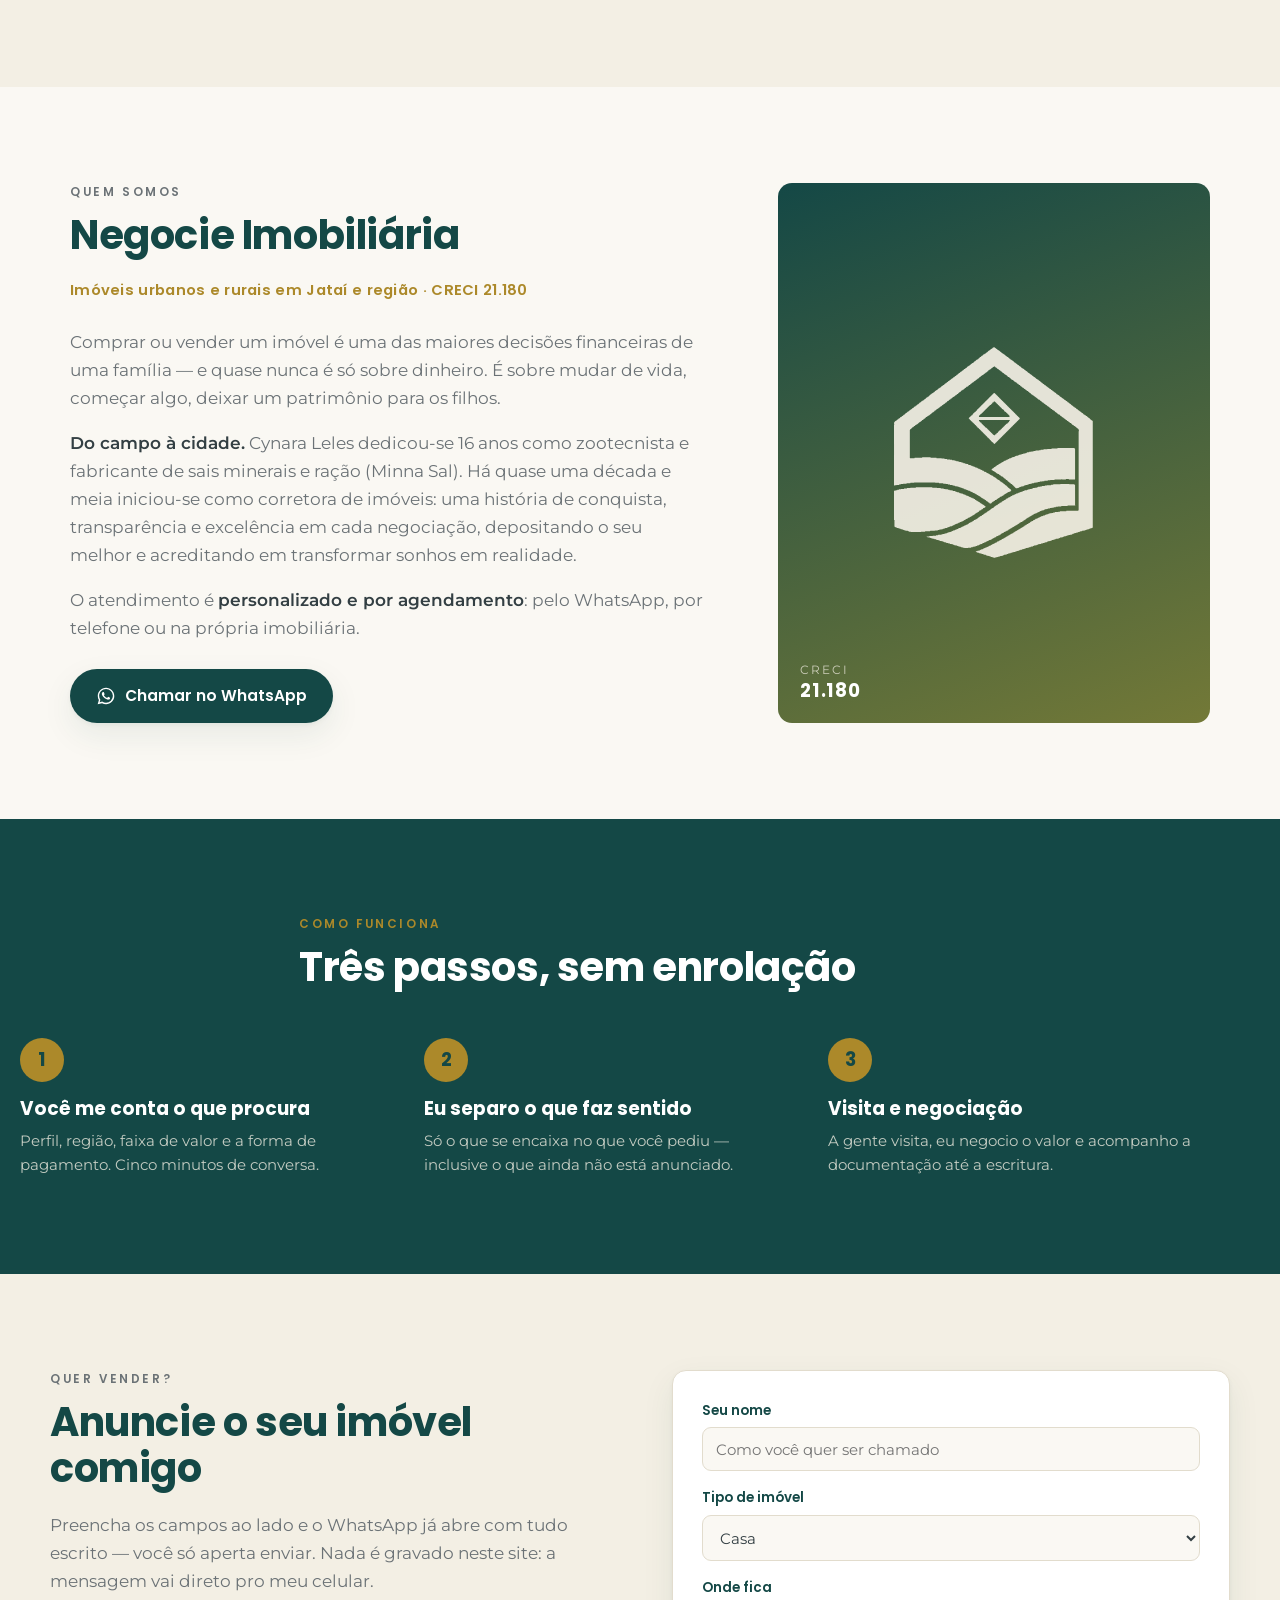
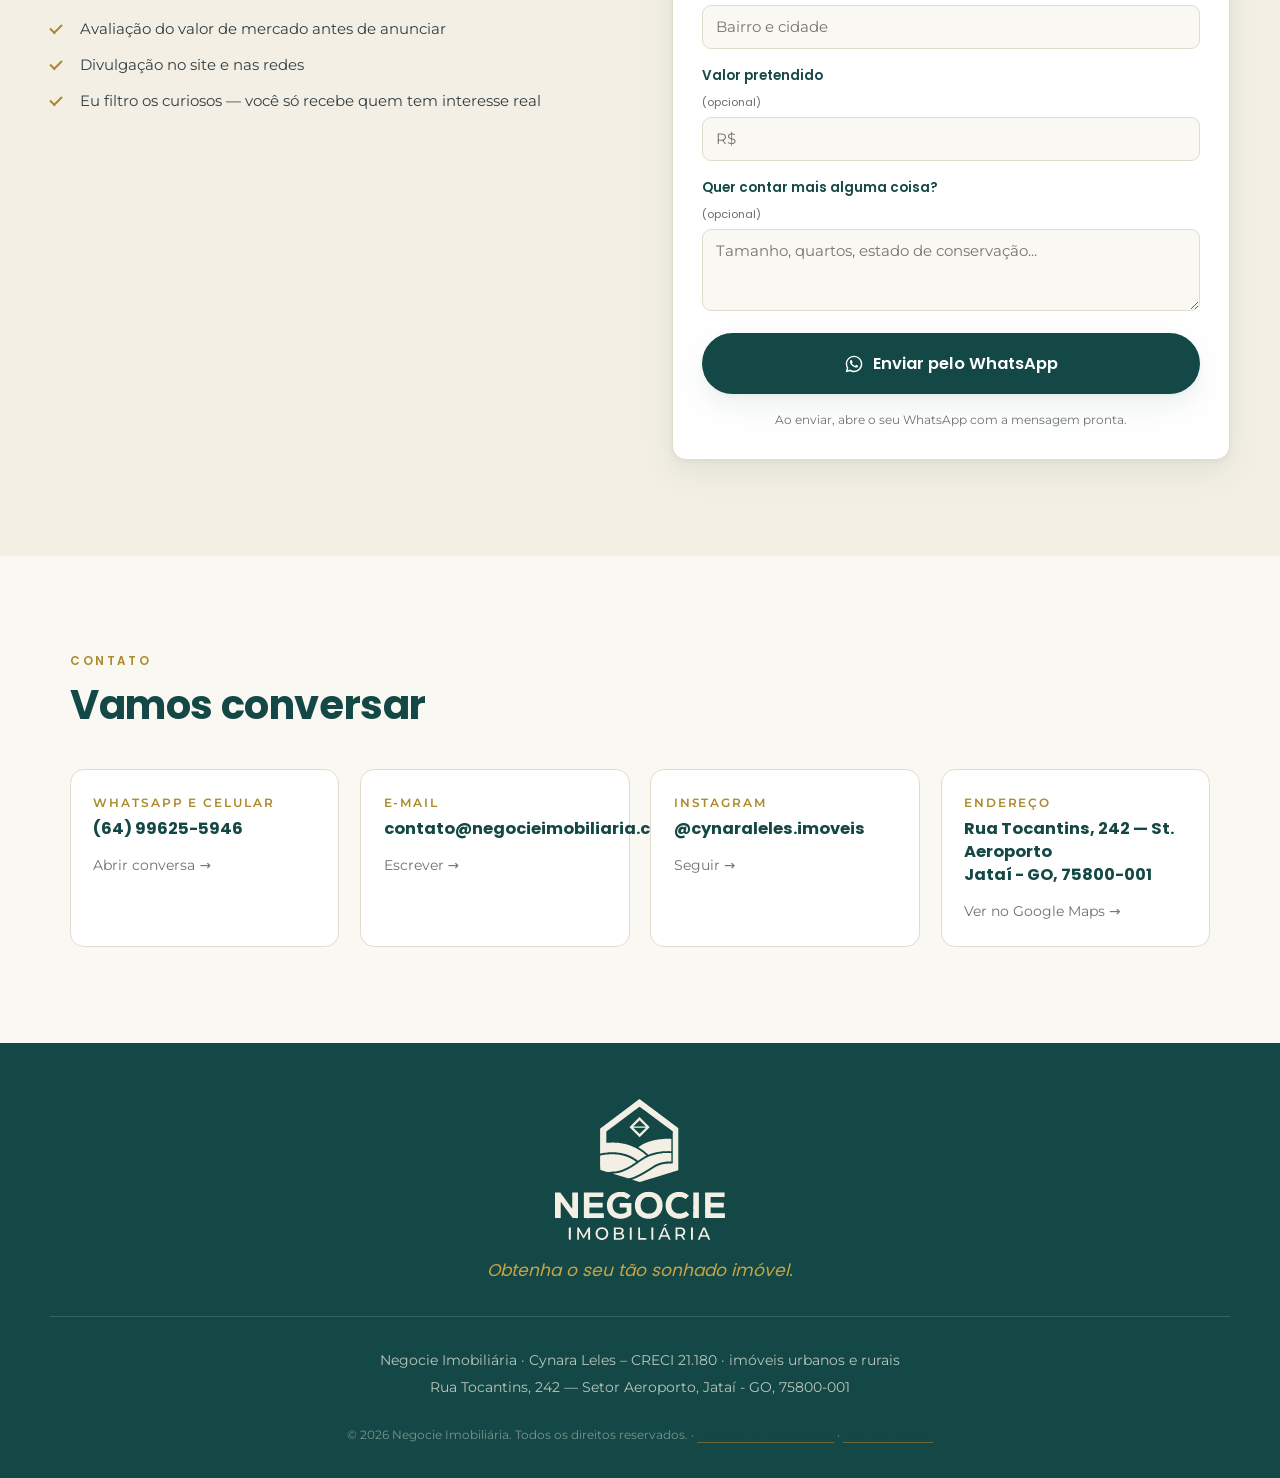
==== commit 8e3af02b: "site: Quem somos com o paragrafo da Cynara (zootecnista, msg 90 de 13/10) e sem o 'Se for pra fazer " ====
--- a/index.html
+++ b/index.html
@@ -198,11 +198,14 @@
       para os filhos.
     </p>
     <p>
+      <strong>Do campo à cidade.</strong> Cynara Leles dedicou-se 16 anos como zootecnista e fabricante de sais
+      minerais e ração (Minna Sal). Há quase uma década e meia iniciou-se como corretora de imóveis: uma história
+      de conquista, transparência e excelência em cada negociação, depositando o seu melhor e acreditando em
+      transformar sonhos em realidade.
+    </p>
+    <p>
       O atendimento é <strong>personalizado e por agendamento</strong>: pelo WhatsApp, por telefone ou na
       própria imobiliária.
-    </p>
-    <p>
-      Se for pra fazer negócio, que seja um negócio que você conte com orgulho depois.
     </p>
     <a class="botao botao--zap" data-zap="Olá, Negocie Imobiliária! Vim pelo site e quero conversar com você.">
       <svg class="icone-zap" viewBox="0 0 24 24" aria-hidden="true"><path d="M12.04 2C6.58 2 2.13 6.45 2.13 11.91c0 1.75.46 3.46 1.32 4.96L2 22l5.25-1.38a9.9 9.9 0 0 0 4.79 1.22h.01c5.46 0 9.91-4.45 9.91-9.91S17.5 2 12.04 2zm0 18.02h-.01a8.2 8.2 0 0 1-4.19-1.15l-.3-.18-3.12.82.83-3.04-.2-.31a8.19 8.19 0 0 1-1.26-4.37c0-4.54 3.7-8.23 8.25-8.23a8.23 8.23 0 0 1 0 16.46zm4.52-6.16c-.25-.12-1.47-.72-1.69-.81-.23-.08-.39-.12-.56.13-.16.24-.64.8-.79.97-.14.16-.29.18-.54.06-.25-.12-1.05-.39-1.99-1.23-.74-.66-1.23-1.47-1.38-1.72-.14-.25-.01-.38.11-.5.11-.11.25-.29.37-.43.13-.15.17-.25.25-.41.08-.17.04-.31-.02-.43-.06-.12-.56-1.34-.76-1.84-.2-.48-.4-.42-.56-.43h-.48c-.16 0-.43.06-.65.31-.22.25-.85.83-.85 2.03s.87 2.35.99 2.51c.12.16 1.71 2.61 4.14 3.66.58.25 1.03.4 1.38.51.58.19 1.11.16 1.53.1.47-.07 1.47-.6 1.67-1.18.21-.58.21-1.07.15-1.18-.06-.11-.22-.17-.47-.29z"/></svg>
